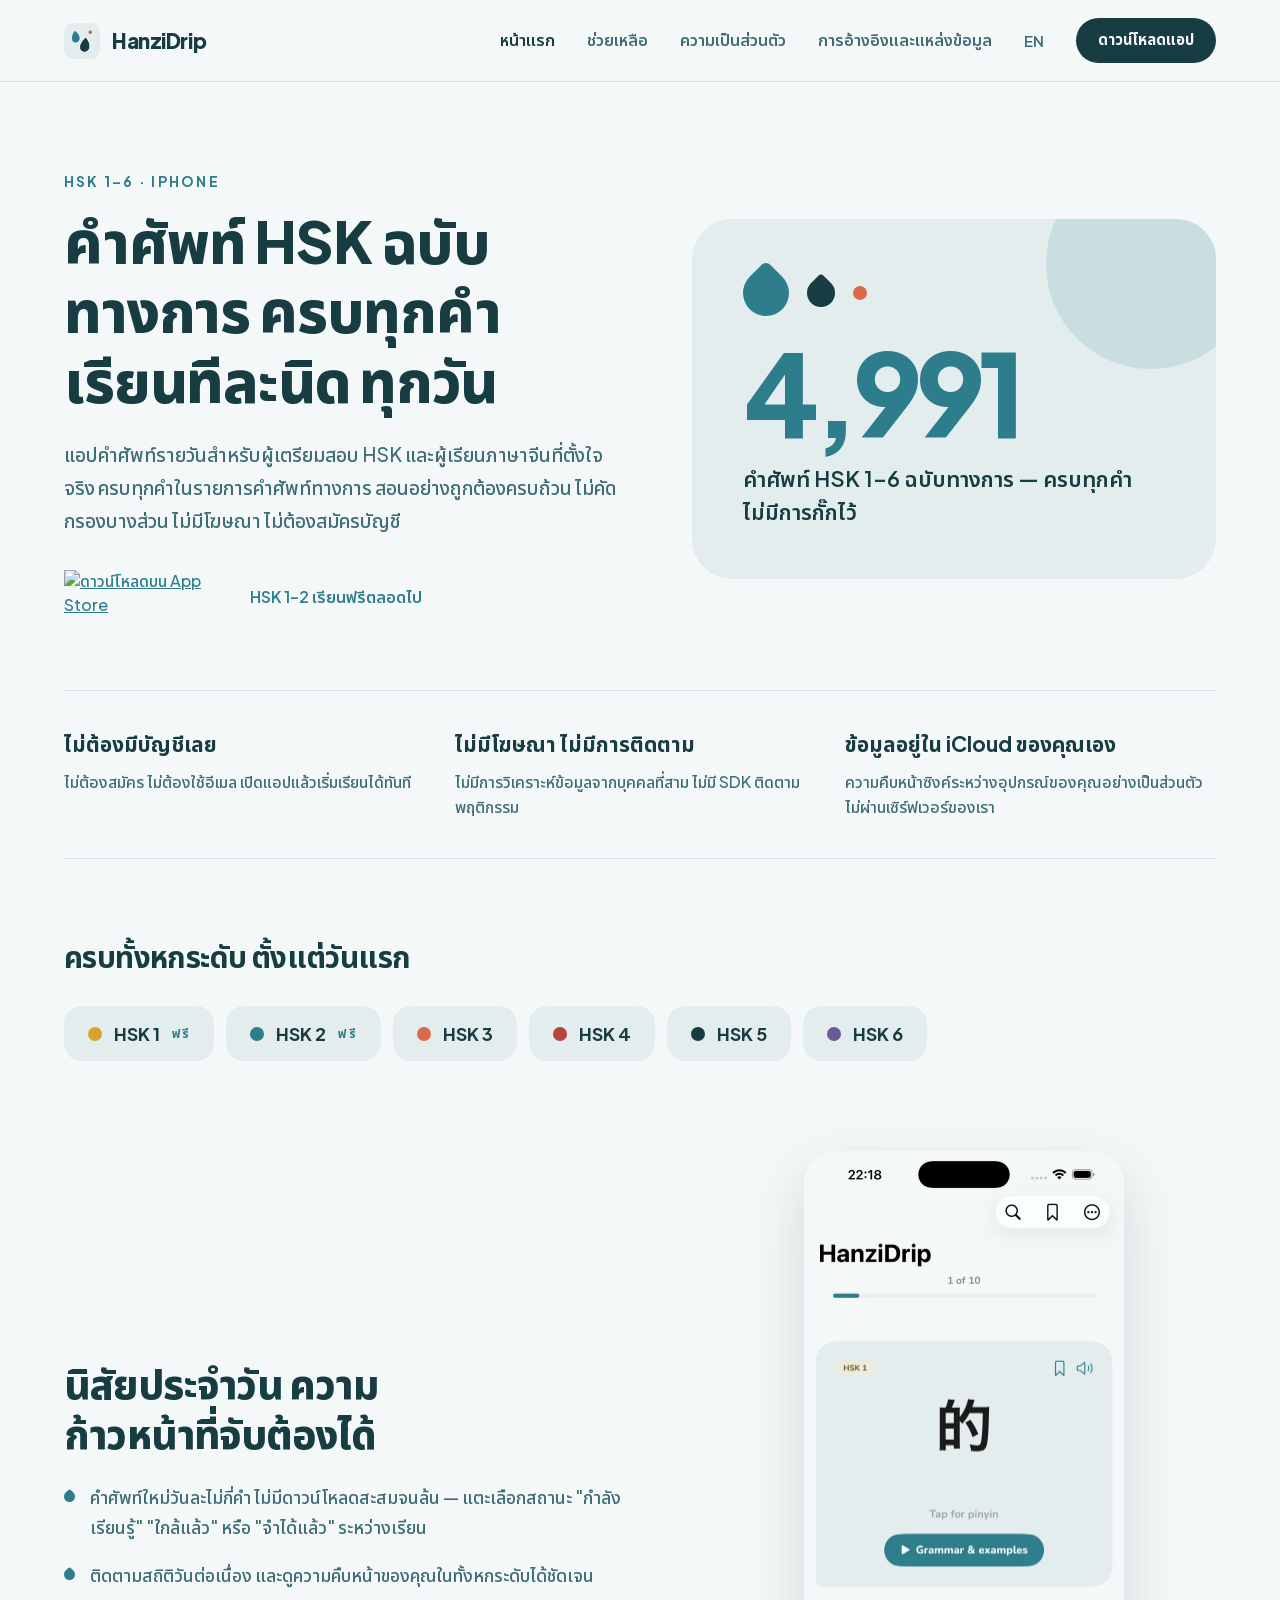
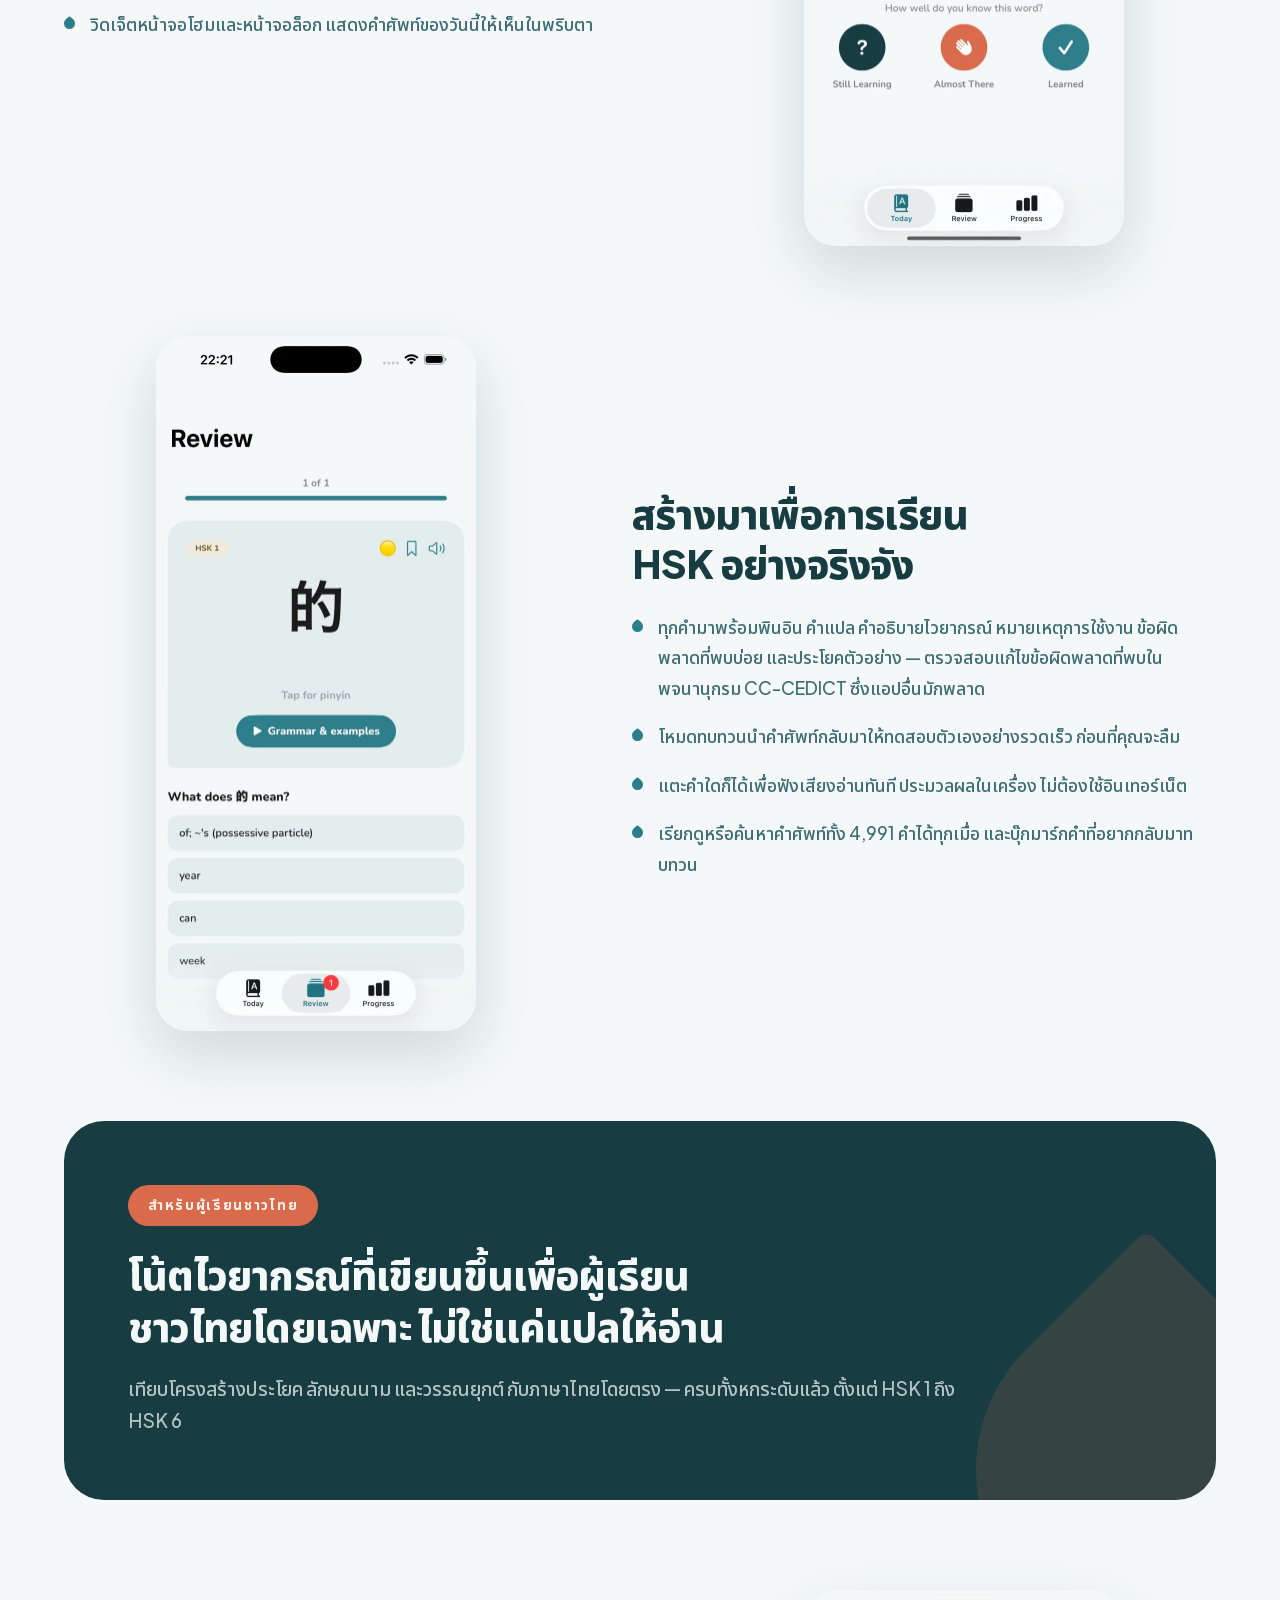
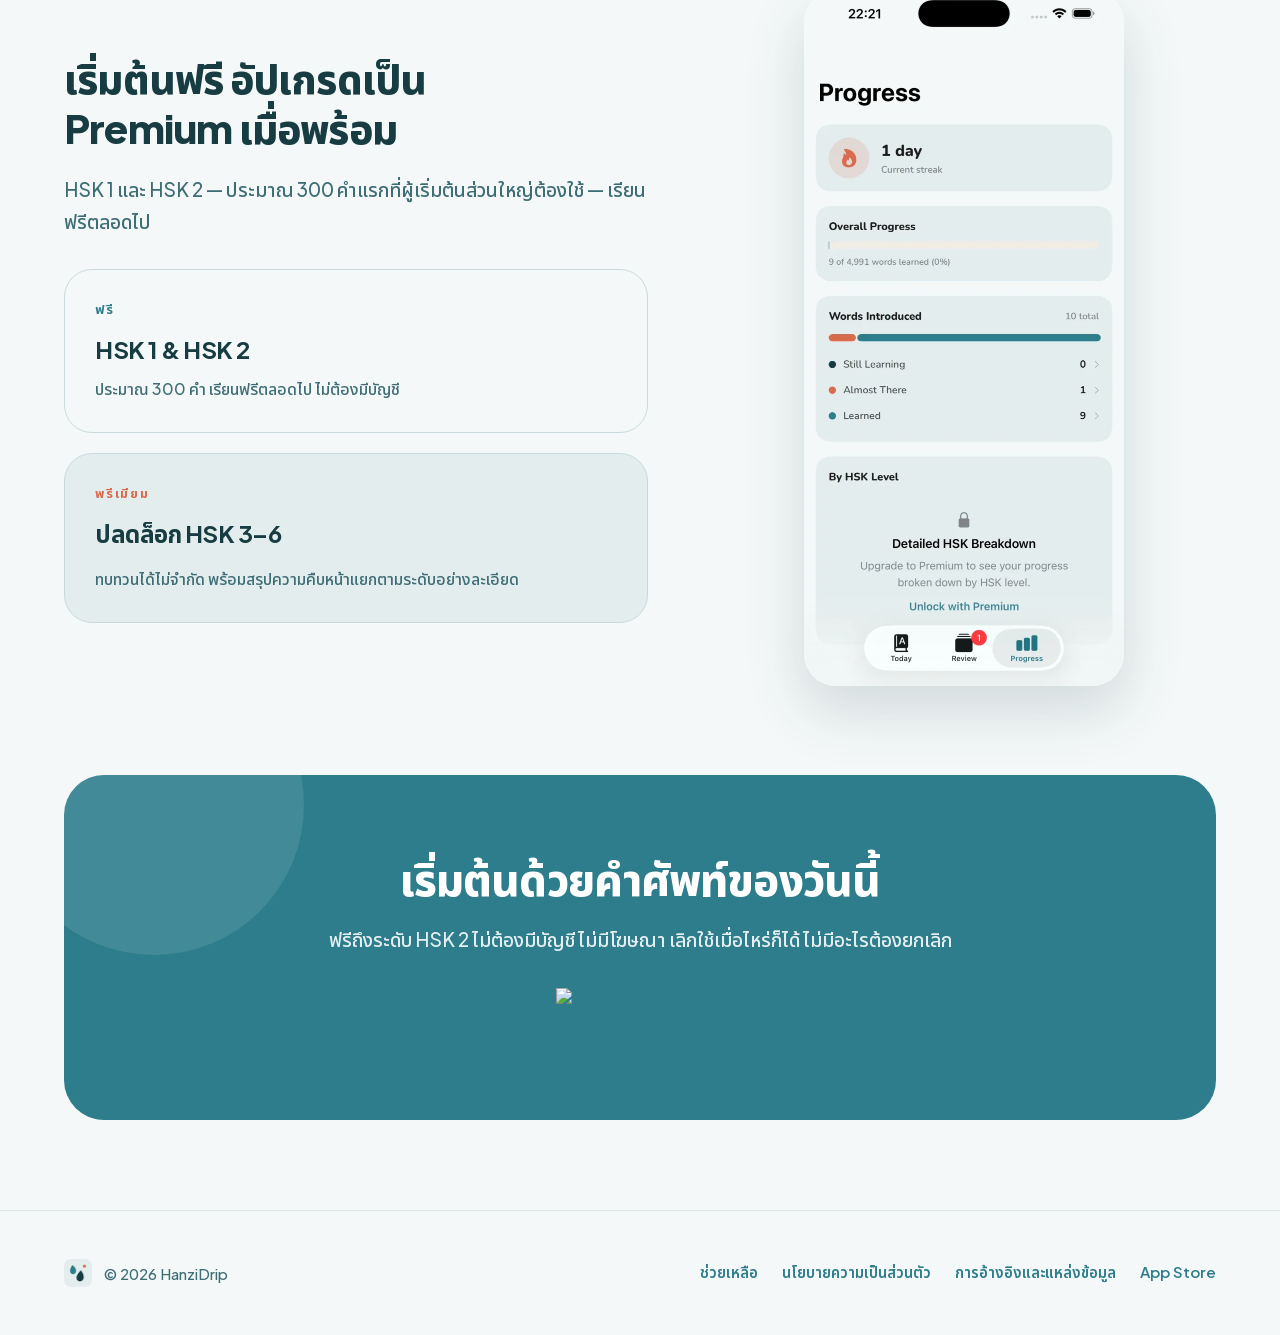
==== th/index.html @ 88e3f092 "Add Acknowledgements page citing HSK data and CC-CEDICT sources New acknowledgements.html lists the " ====
<!doctype html>
<html lang="th">
<head>
<meta charset="utf-8">
<meta name="viewport" content="width=device-width, initial-scale=1">
<title>HanziDrip — คำศัพท์จีน HSK 1-6 พร้อมไวยากรณ์</title>
<meta name="description" content="คำศัพท์ HSK 1-6 ฉบับทางการครบทั้ง 4,991 คำ เรียนทีละน้อยทุกวัน พร้อมโน้ตไวยากรณ์ ตัวอย่างประโยค และคำอธิบายภาษาไทยโดยเฉพาะ ไม่มีโฆษณา ไม่ต้องสมัครสมาชิก HSK 1-2 เรียนฟรีตลอดไป">
<link rel="canonical" href="https://kamonchanoklh.github.io/hanzidrip-pages/th/">
<link rel="alternate" hreflang="en" href="https://kamonchanoklh.github.io/hanzidrip-pages/">
<link rel="alternate" hreflang="th" href="https://kamonchanoklh.github.io/hanzidrip-pages/th/">
<link rel="alternate" hreflang="x-default" href="https://kamonchanoklh.github.io/hanzidrip-pages/">
<link rel="icon" href="../assets/logo-64.png">
<meta property="og:type" content="website">
<meta property="og:site_name" content="HanziDrip">
<meta property="og:url" content="https://kamonchanoklh.github.io/hanzidrip-pages/th/">
<meta property="og:title" content="HanziDrip — คำศัพท์จีน HSK 1-6 พร้อมไวยากรณ์">
<meta property="og:description" content="คำศัพท์ HSK 1-6 ฉบับทางการครบทั้ง 4,991 คำ เรียนทีละน้อยทุกวัน พร้อมโน้ตไวยากรณ์ ตัวอย่างประโยค และคำอธิบายภาษาไทยโดยเฉพาะ ไม่มีโฆษณา ไม่ต้องสมัครสมาชิก HSK 1-2 เรียนฟรีตลอดไป">
<meta property="og:image" content="https://kamonchanoklh.github.io/hanzidrip-pages/assets/og-1200x630.png">
<meta property="og:image:width" content="1200">
<meta property="og:image:height" content="630">
<meta name="twitter:card" content="summary_large_image">
<meta name="twitter:title" content="HanziDrip — คำศัพท์จีน HSK 1-6 พร้อมไวยากรณ์">
<meta name="twitter:description" content="คำศัพท์ HSK 1-6 ฉบับทางการครบทั้ง 4,991 คำ พร้อมโน้ตไวยากรณ์ ตัวอย่างประโยค และคำอธิบายภาษาไทยโดยเฉพาะ">
<meta name="twitter:image" content="https://kamonchanoklh.github.io/hanzidrip-pages/assets/og-1200x630.png">
<link href="../assets/fonts.css" rel="stylesheet">
<style>
  body { margin: 0; background: #F4F8F8; font-family: 'Plus Jakarta Sans', 'Noto Sans Thai', -apple-system, Helvetica, Arial, sans-serif; -webkit-font-smoothing: antialiased; }
  img { max-width: 100%; }
  a { color: #2E7D8C; }
  a:hover { color: #173C42; }
  a:focus-visible, button:focus-visible { outline: 3px solid #D96B4C; outline-offset: 3px; border-radius: 6px; }
  h1, h2 { text-wrap: balance; }
  .hv1:hover{color: #2E7D8C !important}
  .hv2:hover{color: #2E7D8C !important}
  .hv3:hover{color: #2E7D8C !important}
  .hv4:hover{background: #2E7D8C !important}
  .hv5:hover, .hv6:hover{opacity: 0.85}
  .hv7:hover{color: #173C42 !important}
  .hv8:hover{color: #173C42 !important}
  .hv9:hover{color: #173C42 !important}
  .hv10:hover{color: #2E7D8C !important}
</style>
</head>
<body>


<div style="background: #F4F8F8; color: #173C42; overflow-x: hidden">

  <header style="display: flex; align-items: center; justify-content: space-between; gap: 20px; flex-wrap: wrap; padding: 18px clamp(20px, 5vw, 64px); background: rgba(244,248,248,0.92); backdrop-filter: blur(10px); border-bottom: 1px solid #D8E4E5; position: sticky; top: 0; z-index: 20">
    <a href="index.html" style="display: flex; align-items: center; gap: 12px; text-decoration: none">
      <img src="../assets/logo-64.png" alt="HanziDrip" width="36" height="36" style="width: 36px; height: 36px; border-radius: 9px; display: block">
      <span style="font: 800 21px 'Plus Jakarta Sans', 'Noto Sans Thai'; letter-spacing: -0.02em; color: #173C42">HanziDrip</span>
    </a>
    <nav style="display: flex; align-items: center; gap: clamp(16px, 3vw, 32px); flex-wrap: wrap">
      <a href="index.html" style="font: 600 16px 'Plus Jakarta Sans', 'Noto Sans Thai'; color: #173C42; text-decoration: none" class="hv1">หน้าแรก</a>
      <a href="../support.html" style="font: 600 16px 'Plus Jakarta Sans', 'Noto Sans Thai'; color: #3E6D75; text-decoration: none" class="hv2">ช่วยเหลือ</a>
      <a href="../privacy.html" style="font: 600 16px 'Plus Jakarta Sans', 'Noto Sans Thai'; color: #3E6D75; text-decoration: none" class="hv3">ความเป็นส่วนตัว</a>
      <a href="../acknowledgements.html" style="font: 600 16px 'Plus Jakarta Sans', 'Noto Sans Thai'; color: #3E6D75; text-decoration: none" class="hv3">การอ้างอิงและแหล่งข้อมูล</a>
      <a href="../index.html" style="font: 600 15px 'Plus Jakarta Sans', 'Noto Sans Thai'; color: #3E6D75; text-decoration: none" class="hv10" hreflang="en">EN</a>
      <a href="https://apps.apple.com/th/app/hanzidrip/id6803936114" style="padding: 11px 22px; border-radius: 999px; background: #173C42; color: #F4F8F8; font: 700 15px 'Plus Jakarta Sans', 'Noto Sans Thai'; text-decoration: none; white-space: nowrap" class="hv4">ดาวน์โหลดแอป</a>
    </nav>
  </header>

  <section style="padding: clamp(48px, 7vw, 100px) clamp(20px, 5vw, 64px) clamp(40px, 5vw, 72px)">
    <div style="max-width: 1180px; margin: 0 auto; display: flex; flex-wrap: wrap; gap: clamp(36px, 5vw, 72px); align-items: center">
      <div style="flex: 1 1 420px; min-width: 0">
        <div style="font: 700 14px 'Plus Jakarta Sans', 'Noto Sans Thai'; letter-spacing: 0.16em; text-transform: uppercase; color: #2E7D8C">HSK 1–6 · iPhone</div>
        <h1 style="margin: 16px 0 0; font: 800 clamp(34px, 5vw, 58px)/1.2 'Plus Jakarta Sans', 'Noto Sans Thai'; letter-spacing: -0.02em; color: #173C42; text-wrap: balance">คำศัพท์ HSK ฉบับทางการ ครบทุกคำ เรียนทีละนิด ทุกวัน</h1>
        <p style="margin: 24px 0 0; font: 500 clamp(17px, 1.5vw, 20px)/1.7 'Plus Jakarta Sans', 'Noto Sans Thai'; color: #3E6D75; max-width: 34em; text-wrap: pretty">แอปคำศัพท์รายวันสำหรับผู้เตรียมสอบ HSK และผู้เรียนภาษาจีนที่ตั้งใจจริง ครบทุกคำในรายการคำศัพท์ทางการ สอนอย่างถูกต้องครบถ้วน ไม่คัดกรองบางส่วน ไม่มีโฆษณา ไม่ต้องสมัครบัญชี</p>
        <div style="margin-top: 34px; display: flex; flex-wrap: wrap; gap: 18px; align-items: center">
          <a href="https://apps.apple.com/th/app/hanzidrip/id6803936114" style="display: inline-flex; align-items: center" class="hv5"><img src="https://toolbox.marketingtools.apple.com/api/v2/badges/download-on-the-app-store/black/th-th?releaseDate=1788480000" alt="ดาวน์โหลดบน App Store" width="168" height="56" style="width: 168px; height: 56px; display: block"></a>
          <span style="font: 600 16px 'Plus Jakarta Sans', 'Noto Sans Thai'; color: #2E7D8C">HSK 1–2 เรียนฟรีตลอดไป</span>
        </div>
      </div>
      <div style="flex: 1 1 380px; min-width: 0">
        <div style="position: relative; overflow: hidden; background: #E4EDEE; border-radius: 40px; padding: clamp(32px, 4vw, 56px)">
          <div style="position: absolute; top: -60px; right: -40px; width: 210px; height: 210px; background: #2E7D8C; opacity: 0.14; border-radius: 50% 50% 50% 8px; transform: rotate(135deg)"></div>
          <div style="position: relative; display: flex; align-items: center; gap: 18px; margin-bottom: 22px">
            <div style="width: 46px; height: 46px; background: #2E7D8C; border-radius: 50% 50% 50% 6px; transform: rotate(135deg)"></div>
            <div style="width: 28px; height: 28px; background: #173C42; border-radius: 50% 50% 50% 4px; transform: rotate(135deg)"></div>
            <div style="width: 14px; height: 14px; background: #D96B4C; border-radius: 50%"></div>
          </div>
          <div style="position: relative; font: 800 clamp(64px, 9vw, 120px)/0.92 'Plus Jakarta Sans', 'Noto Sans Thai'; letter-spacing: -0.05em; color: #2E7D8C">4,991</div>
          <div style="position: relative; margin-top: 18px; font: 600 clamp(17px, 1.7vw, 22px)/1.5 'Plus Jakarta Sans', 'Noto Sans Thai'; color: #173C42; text-wrap: pretty">คำศัพท์ HSK 1–6 ฉบับทางการ — ครบทุกคำ ไม่มีการกั๊กไว้</div>
        </div>
      </div>
    </div>
  </section>

  <section style="padding: 0 clamp(20px, 5vw, 64px) clamp(48px, 6vw, 80px)">
    <div style="max-width: 1180px; margin: 0 auto; display: flex; flex-wrap: wrap; gap: 20px; border-top: 1px solid #D8E4E5; border-bottom: 1px solid #D8E4E5; padding: clamp(28px, 3vw, 40px) 0">
      <div style="flex: 1 1 260px; min-width: 0">
        <div style="font: 700 clamp(18px, 1.7vw, 21px) 'Plus Jakarta Sans', 'Noto Sans Thai'; color: #173C42">ไม่ต้องมีบัญชีเลย</div>
        <div style="margin-top: 8px; font: 500 16px/1.6 'Plus Jakarta Sans', 'Noto Sans Thai'; color: #3E6D75">ไม่ต้องสมัคร ไม่ต้องใช้อีเมล เปิดแอปแล้วเริ่มเรียนได้ทันที</div>
      </div>
      <div style="flex: 1 1 260px; min-width: 0">
        <div style="font: 700 clamp(18px, 1.7vw, 21px) 'Plus Jakarta Sans', 'Noto Sans Thai'; color: #173C42">ไม่มีโฆษณา ไม่มีการติดตาม</div>
        <div style="margin-top: 8px; font: 500 16px/1.6 'Plus Jakarta Sans', 'Noto Sans Thai'; color: #3E6D75">ไม่มีการวิเคราะห์ข้อมูลจากบุคคลที่สาม ไม่มี SDK ติดตามพฤติกรรม</div>
      </div>
      <div style="flex: 1 1 260px; min-width: 0">
        <div style="font: 700 clamp(18px, 1.7vw, 21px) 'Plus Jakarta Sans', 'Noto Sans Thai'; color: #173C42">ข้อมูลอยู่ใน iCloud ของคุณเอง</div>
        <div style="margin-top: 8px; font: 500 16px/1.6 'Plus Jakarta Sans', 'Noto Sans Thai'; color: #3E6D75">ความคืบหน้าซิงค์ระหว่างอุปกรณ์ของคุณอย่างเป็นส่วนตัว ไม่ผ่านเซิร์ฟเวอร์ของเรา</div>
      </div>
    </div>
  </section>


  <section style="padding: 0 clamp(20px, 5vw, 64px) clamp(56px, 7vw, 96px)">
    <div style="max-width: 1180px; margin: 0 auto">
      <div style="font: 700 clamp(22px, 2.4vw, 30px) 'Plus Jakarta Sans', 'Noto Sans Thai'; letter-spacing: -0.02em; color: #173C42">ครบทั้งหกระดับ ตั้งแต่วันแรก</div>
      <div style="margin-top: 24px; display: flex; flex-wrap: wrap; gap: 12px">
        <div style="display: flex; align-items: center; gap: 12px; padding: 16px 24px; border-radius: 18px; background: #E4EDEE; font: 700 18px 'Plus Jakarta Sans', 'Noto Sans Thai'; color: #173C42">
          <span style="width: 14px; height: 14px; border-radius: 50%; background: #D9A32E"></span>HSK 1
          <span style="font: 700 12px 'Plus Jakarta Sans', 'Noto Sans Thai'; letter-spacing: 0.1em; text-transform: uppercase; color: #2E7D8C">ฟรี</span>
        </div>
        <div style="display: flex; align-items: center; gap: 12px; padding: 16px 24px; border-radius: 18px; background: #E4EDEE; font: 700 18px 'Plus Jakarta Sans', 'Noto Sans Thai'; color: #173C42">
          <span style="width: 14px; height: 14px; border-radius: 50%; background: #2E7D8C"></span>HSK 2
          <span style="font: 700 12px 'Plus Jakarta Sans', 'Noto Sans Thai'; letter-spacing: 0.1em; text-transform: uppercase; color: #2E7D8C">ฟรี</span>
        </div>
        <div style="display: flex; align-items: center; gap: 12px; padding: 16px 24px; border-radius: 18px; background: #E4EDEE; font: 700 18px 'Plus Jakarta Sans', 'Noto Sans Thai'; color: #173C42">
          <span style="width: 14px; height: 14px; border-radius: 50%; background: #D96B4C"></span>HSK 3
        </div>
        <div style="display: flex; align-items: center; gap: 12px; padding: 16px 24px; border-radius: 18px; background: #E4EDEE; font: 700 18px 'Plus Jakarta Sans', 'Noto Sans Thai'; color: #173C42">
          <span style="width: 14px; height: 14px; border-radius: 50%; background: #B5453A"></span>HSK 4
        </div>
        <div style="display: flex; align-items: center; gap: 12px; padding: 16px 24px; border-radius: 18px; background: #E4EDEE; font: 700 18px 'Plus Jakarta Sans', 'Noto Sans Thai'; color: #173C42">
          <span style="width: 14px; height: 14px; border-radius: 50%; background: #173C42"></span>HSK 5
        </div>
        <div style="display: flex; align-items: center; gap: 12px; padding: 16px 24px; border-radius: 18px; background: #E4EDEE; font: 700 18px 'Plus Jakarta Sans', 'Noto Sans Thai'; color: #173C42">
          <span style="width: 14px; height: 14px; border-radius: 50%; background: #6B5B95"></span>HSK 6
        </div>
      </div>
    </div>
  </section>

  <section style="padding: 0 clamp(20px, 5vw, 64px) clamp(56px, 7vw, 96px)">
    <div style="max-width: 1180px; margin: 0 auto; display: flex; flex-wrap: wrap; gap: clamp(32px, 5vw, 72px); align-items: center">
      <div style="flex: 1 1 380px; min-width: 0">
        <h2 style="margin: 0; font: 800 clamp(26px, 3.2vw, 40px)/1.25 'Plus Jakarta Sans', 'Noto Sans Thai'; letter-spacing: -0.02em; color: #173C42; text-wrap: balance">นิสัยประจำวัน ความก้าวหน้าที่จับต้องได้</h2>
        <ul style="margin: 24px 0 0; padding: 0; list-style: none; display: flex; flex-direction: column; gap: 18px">
          <li style="font: 500 clamp(16px, 1.4vw, 18px)/1.7 'Plus Jakarta Sans', 'Noto Sans Thai'; color: #3E6D75; padding-left: 26px; position: relative; text-wrap: pretty"><span style="position: absolute; left: 0; top: 9px; width: 11px; height: 11px; background: #2E7D8C; border-radius: 50% 50% 50% 2px; transform: rotate(135deg)"></span>คำศัพท์ใหม่วันละไม่กี่คำ ไม่มีดาวน์โหลดสะสมจนล้น — แตะเลือกสถานะ "กำลังเรียนรู้" "ใกล้แล้ว" หรือ "จำได้แล้ว" ระหว่างเรียน</li>
          <li style="font: 500 clamp(16px, 1.4vw, 18px)/1.7 'Plus Jakarta Sans', 'Noto Sans Thai'; color: #3E6D75; padding-left: 26px; position: relative; text-wrap: pretty"><span style="position: absolute; left: 0; top: 9px; width: 11px; height: 11px; background: #2E7D8C; border-radius: 50% 50% 50% 2px; transform: rotate(135deg)"></span>ติดตามสถิติวันต่อเนื่อง และดูความคืบหน้าของคุณในทั้งหกระดับได้ชัดเจน</li>
          <li style="font: 500 clamp(16px, 1.4vw, 18px)/1.7 'Plus Jakarta Sans', 'Noto Sans Thai'; color: #3E6D75; padding-left: 26px; position: relative; text-wrap: pretty"><span style="position: absolute; left: 0; top: 9px; width: 11px; height: 11px; background: #2E7D8C; border-radius: 50% 50% 50% 2px; transform: rotate(135deg)"></span>วิดเจ็ตหน้าจอโฮมและหน้าจอล็อก แสดงคำศัพท์ของวันนี้ให้เห็นในพริบตา</li>
        </ul>
      </div>
      <div style="flex: 1 1 300px; min-width: 0; display: flex; justify-content: center; gap: 20px">
        <picture>
          <source type="image/webp" srcset="../screenshots/01_today-640.webp 640w, ../screenshots/01_today-960.webp 960w" sizes="320px">
          <img src="../screenshots/01_today-960.png" srcset="../screenshots/01_today-640.png 640w, ../screenshots/01_today-960.png 960w" sizes="320px" alt="หน้าจอ Today ของ HanziDrip แสดงการ์ดคำศัพท์ HSK 1 พร้อมพินอินและปุ่มสถานะ กำลังเรียนรู้ / ใกล้แล้ว / จำได้แล้ว" loading="lazy" style="width: 100%; max-width: 320px; height: auto; display: block; border-radius: 32px; box-shadow: 0 24px 60px rgba(23,60,66,0.16)">
        </picture>
      </div>
    </div>
  </section>

  <section style="padding: 0 clamp(20px, 5vw, 64px) clamp(56px, 7vw, 96px)">
    <div style="max-width: 1180px; margin: 0 auto; display: flex; flex-wrap: wrap-reverse; gap: clamp(32px, 5vw, 72px); align-items: center">
      <div style="flex: 1 1 300px; min-width: 0; display: flex; justify-content: center">
        <picture>
          <source type="image/webp" srcset="../screenshots/02_review-640.webp 640w, ../screenshots/02_review-960.webp 960w" sizes="320px">
          <img src="../screenshots/02_review-960.png" srcset="../screenshots/02_review-640.png 640w, ../screenshots/02_review-960.png 960w" sizes="320px" alt="หน้าจอ Review ของ HanziDrip พร้อมแบบทดสอบตัวเลือกถามความหมายของคำศัพท์" loading="lazy" style="width: 100%; max-width: 320px; height: auto; display: block; border-radius: 32px; box-shadow: 0 24px 60px rgba(23,60,66,0.16)">
        </picture>
      </div>
      <div style="flex: 1 1 380px; min-width: 0">
        <h2 style="margin: 0; font: 800 clamp(26px, 3.2vw, 40px)/1.25 'Plus Jakarta Sans', 'Noto Sans Thai'; letter-spacing: -0.02em; color: #173C42; text-wrap: balance">สร้างมาเพื่อการเรียน HSK อย่างจริงจัง</h2>
        <ul style="margin: 24px 0 0; padding: 0; list-style: none; display: flex; flex-direction: column; gap: 18px">
          <li style="font: 500 clamp(16px, 1.4vw, 18px)/1.7 'Plus Jakarta Sans', 'Noto Sans Thai'; color: #3E6D75; padding-left: 26px; position: relative; text-wrap: pretty"><span style="position: absolute; left: 0; top: 9px; width: 11px; height: 11px; background: #2E7D8C; border-radius: 50% 50% 50% 2px; transform: rotate(135deg)"></span>ทุกคำมาพร้อมพินอิน คำแปล คำอธิบายไวยากรณ์ หมายเหตุการใช้งาน ข้อผิดพลาดที่พบบ่อย และประโยคตัวอย่าง — ตรวจสอบแก้ไขข้อผิดพลาดที่พบในพจนานุกรม CC-CEDICT ซึ่งแอปอื่นมักพลาด</li>
          <li style="font: 500 clamp(16px, 1.4vw, 18px)/1.7 'Plus Jakarta Sans', 'Noto Sans Thai'; color: #3E6D75; padding-left: 26px; position: relative; text-wrap: pretty"><span style="position: absolute; left: 0; top: 9px; width: 11px; height: 11px; background: #2E7D8C; border-radius: 50% 50% 50% 2px; transform: rotate(135deg)"></span>โหมดทบทวนนำคำศัพท์กลับมาให้ทดสอบตัวเองอย่างรวดเร็ว ก่อนที่คุณจะลืม</li>
          <li style="font: 500 clamp(16px, 1.4vw, 18px)/1.7 'Plus Jakarta Sans', 'Noto Sans Thai'; color: #3E6D75; padding-left: 26px; position: relative; text-wrap: pretty"><span style="position: absolute; left: 0; top: 9px; width: 11px; height: 11px; background: #2E7D8C; border-radius: 50% 50% 50% 2px; transform: rotate(135deg)"></span>แตะคำใดก็ได้เพื่อฟังเสียงอ่านทันที ประมวลผลในเครื่อง ไม่ต้องใช้อินเทอร์เน็ต</li>
          <li style="font: 500 clamp(16px, 1.4vw, 18px)/1.7 'Plus Jakarta Sans', 'Noto Sans Thai'; color: #3E6D75; padding-left: 26px; position: relative; text-wrap: pretty"><span style="position: absolute; left: 0; top: 9px; width: 11px; height: 11px; background: #2E7D8C; border-radius: 50% 50% 50% 2px; transform: rotate(135deg)"></span>เรียกดูหรือค้นหาคำศัพท์ทั้ง 4,991 คำได้ทุกเมื่อ และบุ๊กมาร์กคำที่อยากกลับมาทบทวน</li>
        </ul>
      </div>
    </div>
  </section>


  <section style="padding: 0 clamp(20px, 5vw, 64px) clamp(56px, 7vw, 96px)">
    <div style="max-width: 1180px; margin: 0 auto; background: #173C42; border-radius: 40px; padding: clamp(36px, 5vw, 72px); position: relative; overflow: hidden">
      <div style="position: absolute; bottom: -140px; right: -100px; width: 340px; height: 340px; background: #D96B4C; opacity: 0.16; border-radius: 50% 50% 50% 12px; transform: rotate(135deg)"></div>
      <div style="position: relative; display: inline-block; padding: 10px 20px; border-radius: 999px; background: #D96B4C; color: #FFF3EE; font: 700 14px 'Plus Jakarta Sans', 'Noto Sans Thai'; letter-spacing: 0.12em; text-transform: uppercase">สำหรับผู้เรียนชาวไทย</div>
      <h2 style="position: relative; margin: 22px 0 0; font: 800 clamp(26px, 3.2vw, 40px)/1.3 'Plus Jakarta Sans', 'Noto Sans Thai'; letter-spacing: -0.02em; color: #F4F8F8; max-width: 22em; text-wrap: balance">โน้ตไวยากรณ์ที่เขียนขึ้นเพื่อผู้เรียนชาวไทยโดยเฉพาะ ไม่ใช่แค่แปลให้อ่าน</h2>
      <p style="position: relative; margin: 20px 0 0; font: 500 clamp(16px, 1.5vw, 19px)/1.7 'Plus Jakarta Sans', 'Noto Sans Thai'; color: rgba(244,248,248,0.72); max-width: 46em; text-wrap: pretty">เทียบโครงสร้างประโยค ลักษณนาม และวรรณยุกต์ กับภาษาไทยโดยตรง — ครบทั้งหกระดับแล้ว ตั้งแต่ HSK 1 ถึง HSK 6</p>
    </div>
  </section>

  <section style="padding: 0 clamp(20px, 5vw, 64px) clamp(56px, 7vw, 96px)">
    <div style="max-width: 1180px; margin: 0 auto; display: flex; flex-wrap: wrap; gap: clamp(32px, 5vw, 72px); align-items: center">
      <div style="flex: 1 1 380px; min-width: 0">
        <h2 style="margin: 0; font: 800 clamp(26px, 3.2vw, 40px)/1.25 'Plus Jakarta Sans', 'Noto Sans Thai'; letter-spacing: -0.02em; color: #173C42; text-wrap: balance">เริ่มต้นฟรี อัปเกรดเป็น Premium เมื่อพร้อม</h2>
        <p style="margin: 20px 0 0; font: 500 clamp(16px, 1.5vw, 19px)/1.7 'Plus Jakarta Sans', 'Noto Sans Thai'; color: #3E6D75; max-width: 34em; text-wrap: pretty">HSK 1 และ HSK 2 — ประมาณ 300 คำแรกที่ผู้เริ่มต้นส่วนใหญ่ต้องใช้ — เรียนฟรีตลอดไป</p>
        <div style="margin-top: 32px; display: flex; flex-wrap: wrap; gap: 20px">
          <div style="flex: 1 1 240px; min-width: 0; background: #F4F8F8; border: 1px solid #C9DADC; border-radius: 28px; padding: 30px">
            <div style="font: 700 13px 'Plus Jakarta Sans', 'Noto Sans Thai'; letter-spacing: 0.14em; text-transform: uppercase; color: #2E7D8C">ฟรี</div>
            <div style="margin-top: 14px; font: 700 24px 'Plus Jakarta Sans', 'Noto Sans Thai'; letter-spacing: -0.02em; color: #173C42">HSK 1 &amp; HSK 2</div>
            <div style="margin-top: 12px; font: 500 16px/1.6 'Plus Jakarta Sans', 'Noto Sans Thai'; color: #3E6D75">ประมาณ 300 คำ เรียนฟรีตลอดไป ไม่ต้องมีบัญชี</div>
          </div>
          <div style="flex: 1 1 240px; min-width: 0; background: #E4EDEE; border: 1px solid #C9DADC; border-radius: 28px; padding: 30px">
            <div style="font: 700 13px 'Plus Jakarta Sans', 'Noto Sans Thai'; letter-spacing: 0.14em; text-transform: uppercase; color: #D96B4C">พรีเมียม</div>
            <div style="margin-top: 14px; font: 700 24px 'Plus Jakarta Sans', 'Noto Sans Thai'; letter-spacing: -0.02em; color: #173C42">ปลดล็อก HSK 3–6</div>
            <div style="margin-top: 12px; font: 500 16px/1.6 'Plus Jakarta Sans', 'Noto Sans Thai'; color: #3E6D75">ทบทวนได้ไม่จำกัด พร้อมสรุปความคืบหน้าแยกตามระดับอย่างละเอียด</div>
          </div>
        </div>
      </div>
      <div style="flex: 1 1 300px; min-width: 0; display: flex; justify-content: center">
        <picture>
          <source type="image/webp" srcset="../screenshots/04_progress-640.webp 640w, ../screenshots/04_progress-960.webp 960w" sizes="320px">
          <img src="../screenshots/04_progress-960.png" srcset="../screenshots/04_progress-640.png 640w, ../screenshots/04_progress-960.png 960w" sizes="320px" alt="หน้าจอ Progress ของ HanziDrip แสดงสถิติวันต่อเนื่อง ความคืบหน้ารวมจากทั้งหมด 4,991 คำ และสรุปคำศัพท์ที่เรียนไปแล้ว" loading="lazy" style="width: 100%; max-width: 320px; height: auto; display: block; border-radius: 32px; box-shadow: 0 24px 60px rgba(23,60,66,0.16)">
        </picture>
      </div>
    </div>
  </section>

  <section style="padding: 0 clamp(20px, 5vw, 64px) clamp(56px, 7vw, 96px)">
    <div style="max-width: 1180px; margin: 0 auto; background: #2E7D8C; border-radius: 40px; padding: clamp(40px, 6vw, 84px); text-align: center; position: relative; overflow: hidden">
      <div style="position: absolute; top: -120px; left: -60px; width: 300px; height: 300px; background: #F4F8F8; opacity: 0.1; border-radius: 50% 50% 50% 10px; transform: rotate(135deg)"></div>
      <h2 style="position: relative; margin: 0 auto; font: 800 clamp(26px, 3.4vw, 44px)/1.25 'Plus Jakarta Sans', 'Noto Sans Thai'; letter-spacing: -0.02em; color: #FFFFFF; max-width: 20em; text-wrap: balance">เริ่มต้นด้วยคำศัพท์ของวันนี้</h2>
      <p style="position: relative; margin: 18px auto 0; font: 500 clamp(16px, 1.5vw, 19px)/1.65 'Plus Jakarta Sans', 'Noto Sans Thai'; color: rgba(255,255,255,0.88); max-width: 34em">ฟรีถึงระดับ HSK 2 ไม่ต้องมีบัญชี ไม่มีโฆษณา เลิกใช้เมื่อไหร่ก็ได้ ไม่มีอะไรต้องยกเลิก</p>
      <a href="https://apps.apple.com/th/app/hanzidrip/id6803936114" style="position: relative; display: inline-flex; align-items: center; margin-top: 32px" class="hv6"><img src="https://toolbox.marketingtools.apple.com/api/v2/badges/download-on-the-app-store/white/th-th?releaseDate=1788480000" alt="ดาวน์โหลดบน App Store" width="168" height="56" style="width: 168px; height: 56px; display: block"></a>
    </div>
  </section>

  <footer style="border-top: 1px solid #D8E4E5; padding: clamp(32px, 4vw, 48px) clamp(20px, 5vw, 64px)">
    <div style="max-width: 1180px; margin: 0 auto; display: flex; flex-wrap: wrap; gap: 20px; align-items: center; justify-content: space-between">
      <div style="display: flex; align-items: center; gap: 12px">
        <img src="../assets/logo-64.png" alt="" width="28" height="28" style="width: 28px; height: 28px; border-radius: 7px; display: block">
        <span style="font: 500 15px 'Plus Jakarta Sans', 'Noto Sans Thai'; color: #3E6D75">© 2026 HanziDrip</span>
      </div>
      <div style="display: flex; flex-wrap: wrap; gap: 24px">
        <a href="../support.html" style="font: 600 15px 'Plus Jakarta Sans', 'Noto Sans Thai'; color: #2E7D8C; text-decoration: none" class="hv7">ช่วยเหลือ</a>
        <a href="../privacy.html" style="font: 600 15px 'Plus Jakarta Sans', 'Noto Sans Thai'; color: #2E7D8C; text-decoration: none" class="hv8">นโยบายความเป็นส่วนตัว</a>
        <a href="../acknowledgements.html" style="font: 600 15px 'Plus Jakarta Sans', 'Noto Sans Thai'; color: #2E7D8C; text-decoration: none" class="hv8">การอ้างอิงและแหล่งข้อมูล</a>
        <a href="https://apps.apple.com/th/app/hanzidrip/id6803936114" style="font: 600 15px 'Plus Jakarta Sans', 'Noto Sans Thai'; color: #2E7D8C; text-decoration: none" class="hv9">App Store</a>
      </div>
    </div>
  </footer>

</div>


</body>
</html>
---- assets/fonts.css ----
/* Plus Jakarta Sans, self-hosted (weights 500–800 via one variable file). Latin + basic Latin-ext coverage, matching what fonts.googleapis.com served this site before. */
@font-face {
  font-family: 'Plus Jakarta Sans';
  font-style: normal;
  font-weight: 500 800;
  font-display: swap;
  src: url('fonts/PlusJakartaSans-variable.woff2') format('woff2');
}

/* Noto Sans Thai, self-hosted (weights 500-800 via one variable file, Thai-script subset only). Plus Jakarta Sans has no Thai glyphs, so pages with Thai text list this as the fallback for the Thai Unicode range while Latin/numbers still render in Plus Jakarta Sans. */
@font-face {
  font-family: 'Noto Sans Thai';
  font-style: normal;
  font-weight: 500 800;
  font-display: swap;
  src: url('fonts/NotoSansThai-variable.woff2') format('woff2');
  unicode-range: U+02D7, U+0303, U+0331, U+0E01-0E5B, U+200C-200D, U+25CC;
}
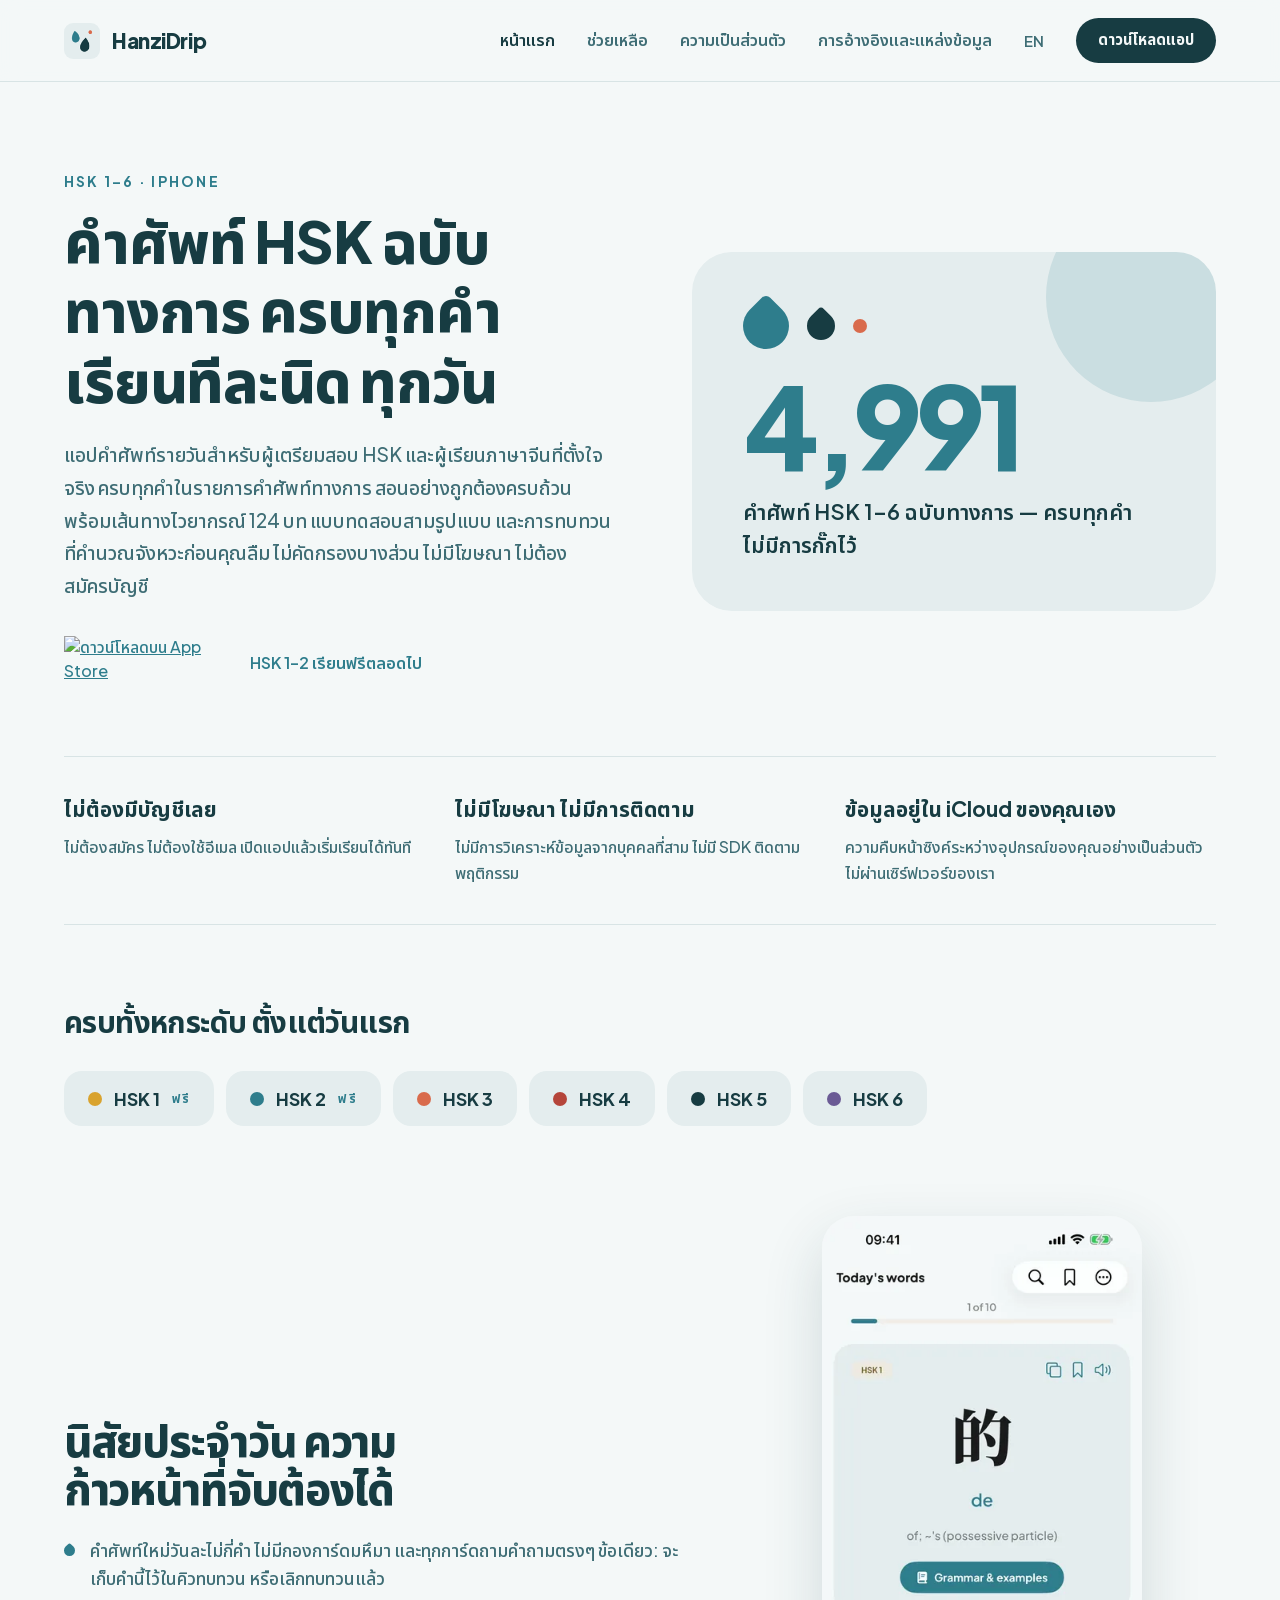
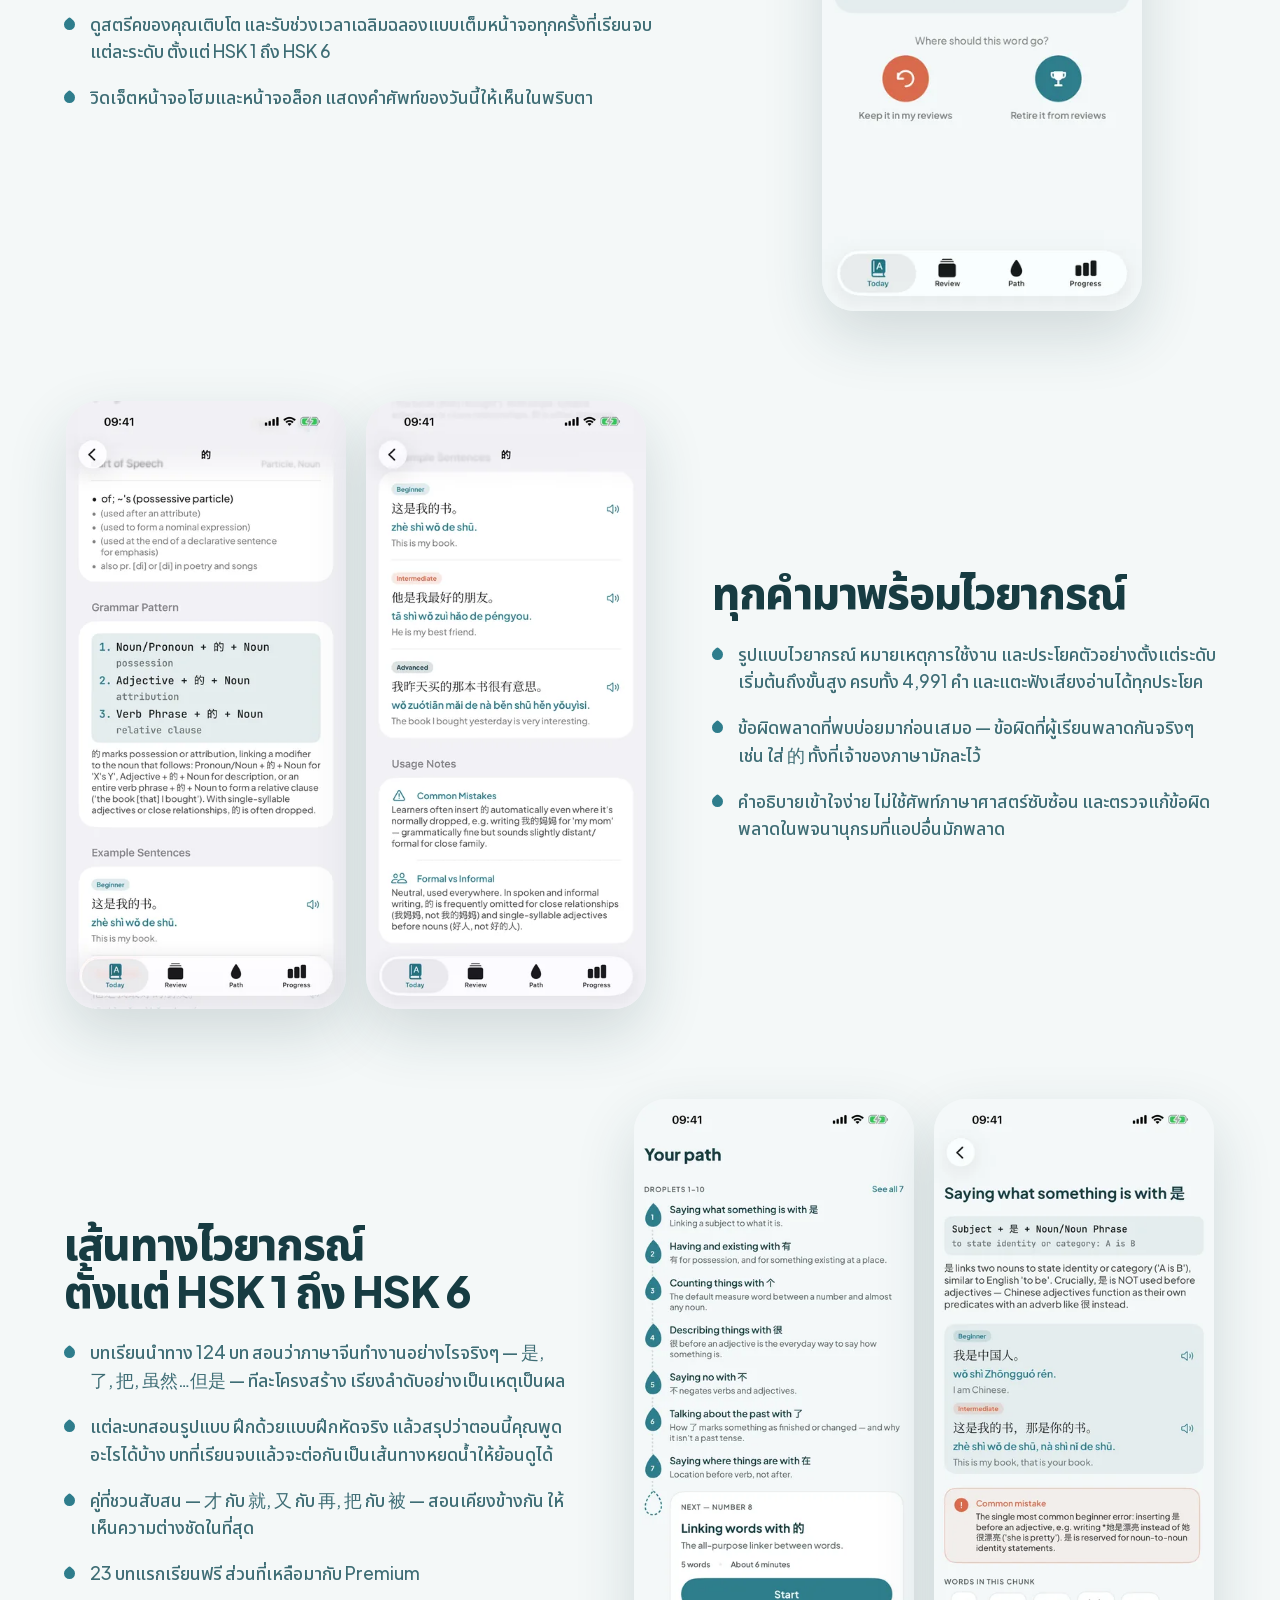
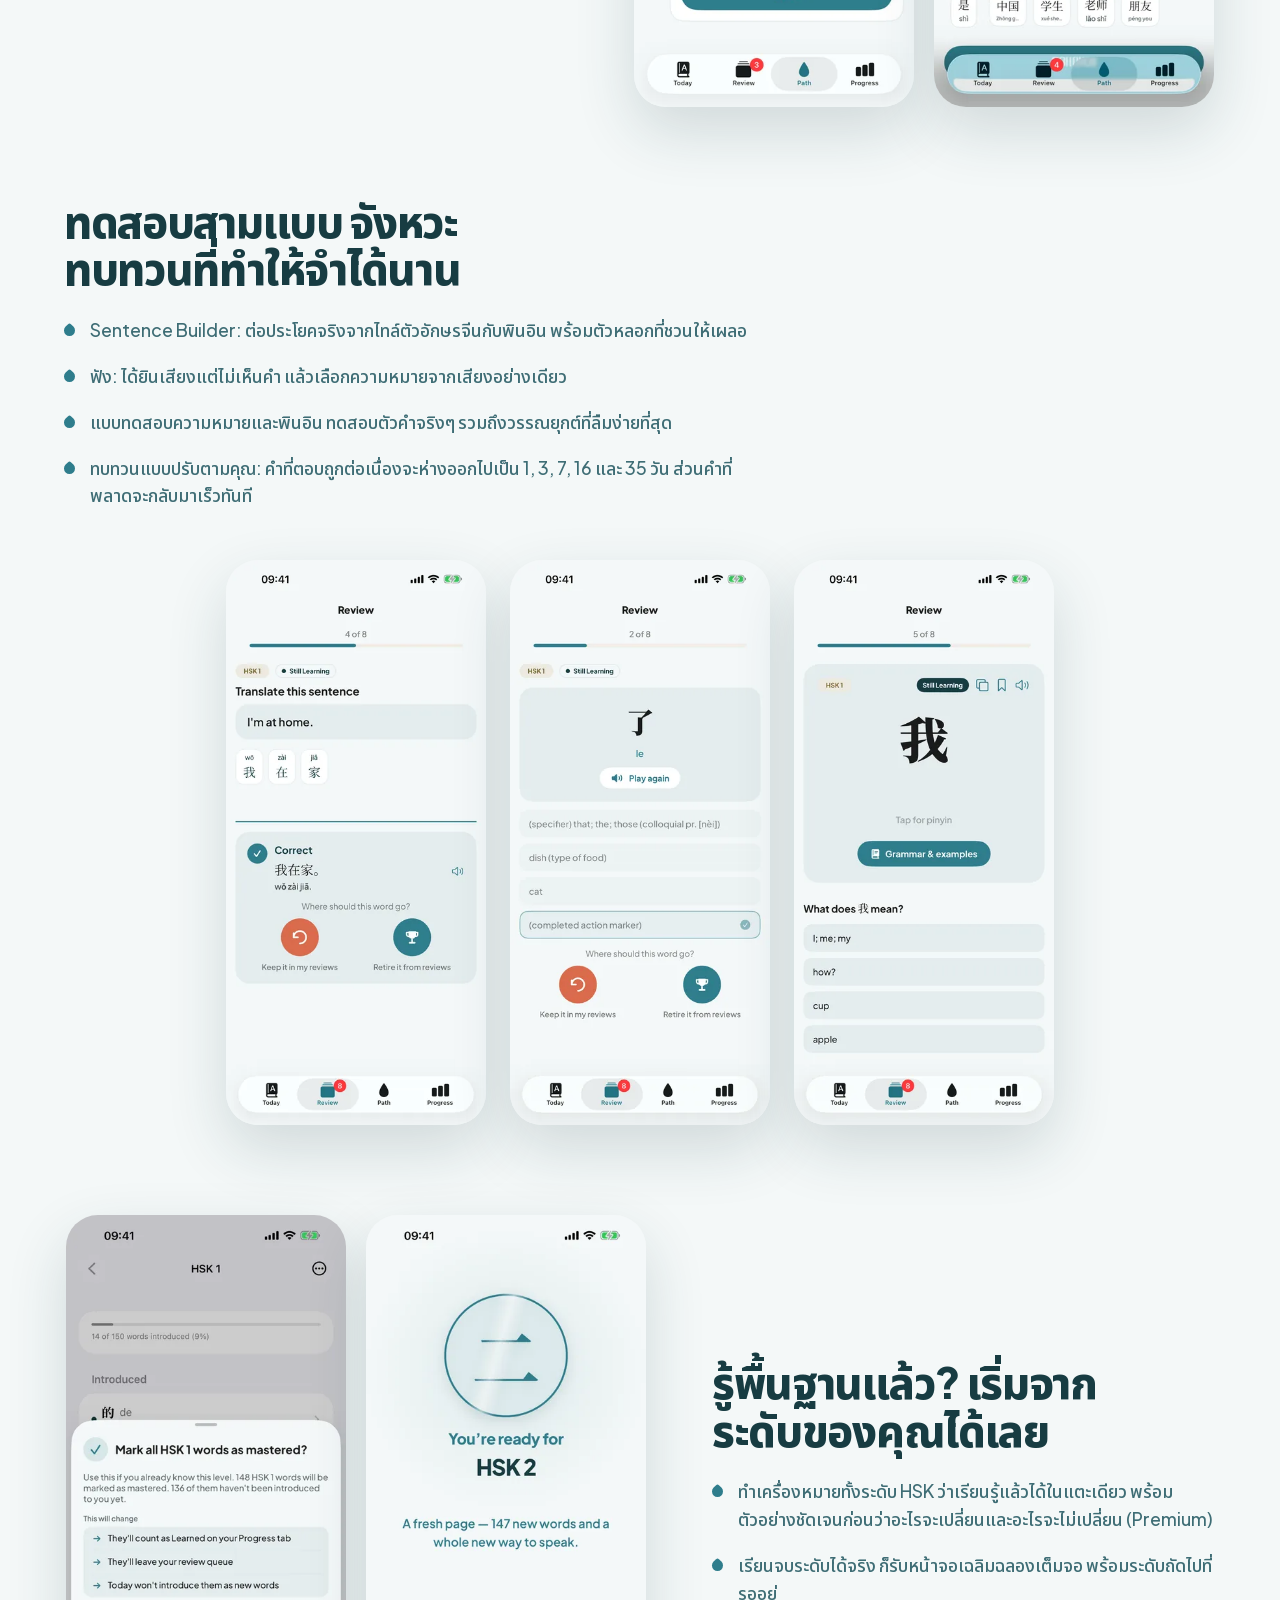
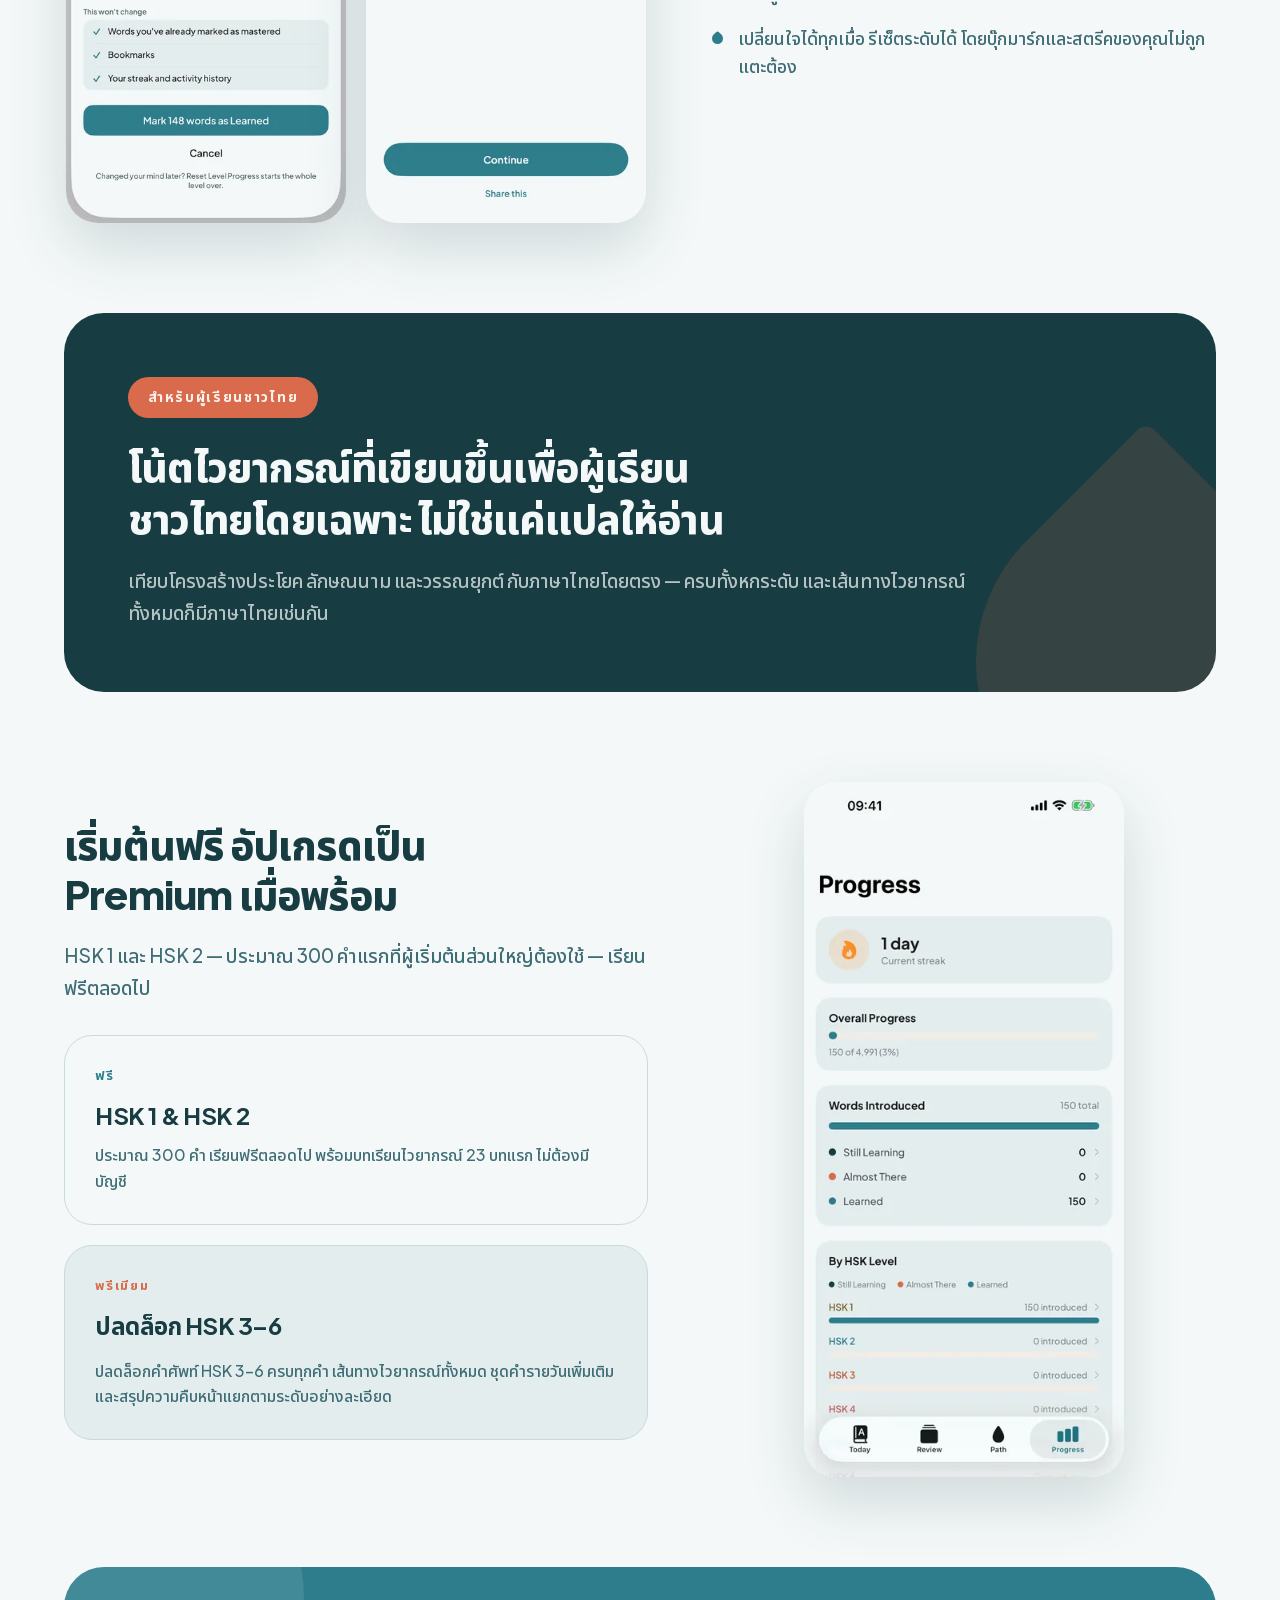
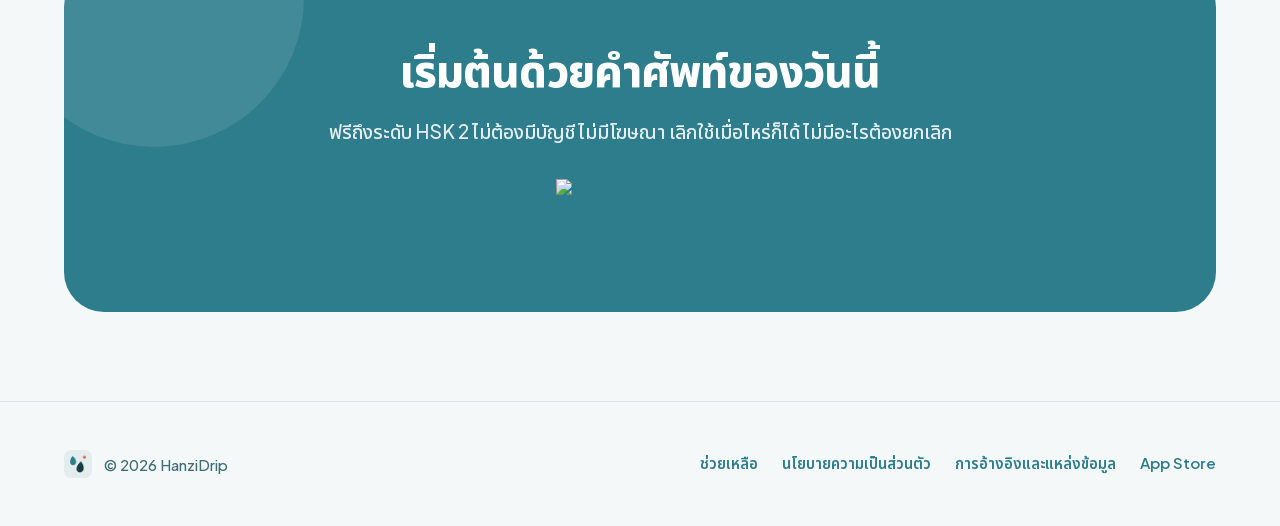
==== commit 3d67729e: "Refresh homepage (EN + TH) for v1.4: new screenshots, grammar path, graduation Update copy and meta " ====
--- a/th/index.html
+++ b/th/index.html
@@ -4,7 +4,7 @@
 <meta charset="utf-8">
 <meta name="viewport" content="width=device-width, initial-scale=1">
 <title>HanziDrip — คำศัพท์จีน HSK 1-6 พร้อมไวยากรณ์</title>
-<meta name="description" content="คำศัพท์ HSK 1-6 ฉบับทางการครบทั้ง 4,991 คำ เรียนทีละน้อยทุกวัน พร้อมโน้ตไวยากรณ์ ตัวอย่างประโยค และคำอธิบายภาษาไทยโดยเฉพาะ ไม่มีโฆษณา ไม่ต้องสมัครสมาชิก HSK 1-2 เรียนฟรีตลอดไป">
+<meta name="description" content="คำศัพท์ HSK 1-6 ฉบับทางการครบทั้ง 4,991 คำ พร้อมโน้ตไวยากรณ์ ตัวอย่างประโยค เส้นทางไวยากรณ์ 124 บท และการทบทวนแบบเว้นระยะ พร้อมคำอธิบายภาษาไทยโดยเฉพาะ ไม่มีโฆษณา ไม่ต้องสมัครสมาชิก HSK 1-2 เรียนฟรีตลอดไป">
 <link rel="canonical" href="https://kamonchanoklh.github.io/hanzidrip-pages/th/">
 <link rel="alternate" hreflang="en" href="https://kamonchanoklh.github.io/hanzidrip-pages/">
 <link rel="alternate" hreflang="th" href="https://kamonchanoklh.github.io/hanzidrip-pages/th/">
@@ -14,13 +14,13 @@
 <meta property="og:site_name" content="HanziDrip">
 <meta property="og:url" content="https://kamonchanoklh.github.io/hanzidrip-pages/th/">
 <meta property="og:title" content="HanziDrip — คำศัพท์จีน HSK 1-6 พร้อมไวยากรณ์">
-<meta property="og:description" content="คำศัพท์ HSK 1-6 ฉบับทางการครบทั้ง 4,991 คำ เรียนทีละน้อยทุกวัน พร้อมโน้ตไวยากรณ์ ตัวอย่างประโยค และคำอธิบายภาษาไทยโดยเฉพาะ ไม่มีโฆษณา ไม่ต้องสมัครสมาชิก HSK 1-2 เรียนฟรีตลอดไป">
+<meta property="og:description" content="คำศัพท์ HSK 1-6 ฉบับทางการครบทั้ง 4,991 คำ พร้อมโน้ตไวยากรณ์ ตัวอย่างประโยค เส้นทางไวยากรณ์ 124 บท และการทบทวนแบบเว้นระยะ พร้อมคำอธิบายภาษาไทยโดยเฉพาะ ไม่มีโฆษณา ไม่ต้องสมัครสมาชิก HSK 1-2 เรียนฟรีตลอดไป">
 <meta property="og:image" content="https://kamonchanoklh.github.io/hanzidrip-pages/assets/og-1200x630.png">
 <meta property="og:image:width" content="1200">
 <meta property="og:image:height" content="630">
 <meta name="twitter:card" content="summary_large_image">
 <meta name="twitter:title" content="HanziDrip — คำศัพท์จีน HSK 1-6 พร้อมไวยากรณ์">
-<meta name="twitter:description" content="คำศัพท์ HSK 1-6 ฉบับทางการครบทั้ง 4,991 คำ พร้อมโน้ตไวยากรณ์ ตัวอย่างประโยค และคำอธิบายภาษาไทยโดยเฉพาะ">
+<meta name="twitter:description" content="คำศัพท์ HSK 1-6 ฉบับทางการครบทั้ง 4,991 คำ พร้อมโน้ตไวยากรณ์ ตัวอย่างประโยค เส้นทางไวยากรณ์ 124 บท และคำอธิบายภาษาไทยโดยเฉพาะ">
 <meta name="twitter:image" content="https://kamonchanoklh.github.io/hanzidrip-pages/assets/og-1200x630.png">
 <link href="../assets/fonts.css" rel="stylesheet">
 <style>
@@ -66,7 +66,7 @@
       <div style="flex: 1 1 420px; min-width: 0">
         <div style="font: 700 14px 'Plus Jakarta Sans', 'Noto Sans Thai'; letter-spacing: 0.16em; text-transform: uppercase; color: #2E7D8C">HSK 1–6 · iPhone</div>
         <h1 style="margin: 16px 0 0; font: 800 clamp(34px, 5vw, 58px)/1.2 'Plus Jakarta Sans', 'Noto Sans Thai'; letter-spacing: -0.02em; color: #173C42; text-wrap: balance">คำศัพท์ HSK ฉบับทางการ ครบทุกคำ เรียนทีละนิด ทุกวัน</h1>
-        <p style="margin: 24px 0 0; font: 500 clamp(17px, 1.5vw, 20px)/1.7 'Plus Jakarta Sans', 'Noto Sans Thai'; color: #3E6D75; max-width: 34em; text-wrap: pretty">แอปคำศัพท์รายวันสำหรับผู้เตรียมสอบ HSK และผู้เรียนภาษาจีนที่ตั้งใจจริง ครบทุกคำในรายการคำศัพท์ทางการ สอนอย่างถูกต้องครบถ้วน ไม่คัดกรองบางส่วน ไม่มีโฆษณา ไม่ต้องสมัครบัญชี</p>
+        <p style="margin: 24px 0 0; font: 500 clamp(17px, 1.5vw, 20px)/1.7 'Plus Jakarta Sans', 'Noto Sans Thai'; color: #3E6D75; max-width: 34em; text-wrap: pretty">แอปคำศัพท์รายวันสำหรับผู้เตรียมสอบ HSK และผู้เรียนภาษาจีนที่ตั้งใจจริง ครบทุกคำในรายการคำศัพท์ทางการ สอนอย่างถูกต้องครบถ้วน พร้อมเส้นทางไวยากรณ์ 124 บท แบบทดสอบสามรูปแบบ และการทบทวนที่คำนวณจังหวะก่อนคุณลืม ไม่คัดกรองบางส่วน ไม่มีโฆษณา ไม่ต้องสมัครบัญชี</p>
         <div style="margin-top: 34px; display: flex; flex-wrap: wrap; gap: 18px; align-items: center">
           <a href="https://apps.apple.com/th/app/hanzidrip/id6803936114" style="display: inline-flex; align-items: center" class="hv5"><img src="https://toolbox.marketingtools.apple.com/api/v2/badges/download-on-the-app-store/black/th-th?releaseDate=1788480000" alt="ดาวน์โหลดบน App Store" width="168" height="56" style="width: 168px; height: 56px; display: block"></a>
           <span style="font: 600 16px 'Plus Jakarta Sans', 'Noto Sans Thai'; color: #2E7D8C">HSK 1–2 เรียนฟรีตลอดไป</span>
@@ -136,37 +136,115 @@
   <section style="padding: 0 clamp(20px, 5vw, 64px) clamp(56px, 7vw, 96px)">
     <div style="max-width: 1180px; margin: 0 auto; display: flex; flex-wrap: wrap; gap: clamp(32px, 5vw, 72px); align-items: center">
       <div style="flex: 1 1 380px; min-width: 0">
-        <h2 style="margin: 0; font: 800 clamp(26px, 3.2vw, 40px)/1.25 'Plus Jakarta Sans', 'Noto Sans Thai'; letter-spacing: -0.02em; color: #173C42; text-wrap: balance">นิสัยประจำวัน ความก้าวหน้าที่จับต้องได้</h2>
-        <ul style="margin: 24px 0 0; padding: 0; list-style: none; display: flex; flex-direction: column; gap: 18px">
-          <li style="font: 500 clamp(16px, 1.4vw, 18px)/1.7 'Plus Jakarta Sans', 'Noto Sans Thai'; color: #3E6D75; padding-left: 26px; position: relative; text-wrap: pretty"><span style="position: absolute; left: 0; top: 9px; width: 11px; height: 11px; background: #2E7D8C; border-radius: 50% 50% 50% 2px; transform: rotate(135deg)"></span>คำศัพท์ใหม่วันละไม่กี่คำ ไม่มีดาวน์โหลดสะสมจนล้น — แตะเลือกสถานะ "กำลังเรียนรู้" "ใกล้แล้ว" หรือ "จำได้แล้ว" ระหว่างเรียน</li>
-          <li style="font: 500 clamp(16px, 1.4vw, 18px)/1.7 'Plus Jakarta Sans', 'Noto Sans Thai'; color: #3E6D75; padding-left: 26px; position: relative; text-wrap: pretty"><span style="position: absolute; left: 0; top: 9px; width: 11px; height: 11px; background: #2E7D8C; border-radius: 50% 50% 50% 2px; transform: rotate(135deg)"></span>ติดตามสถิติวันต่อเนื่อง และดูความคืบหน้าของคุณในทั้งหกระดับได้ชัดเจน</li>
-          <li style="font: 500 clamp(16px, 1.4vw, 18px)/1.7 'Plus Jakarta Sans', 'Noto Sans Thai'; color: #3E6D75; padding-left: 26px; position: relative; text-wrap: pretty"><span style="position: absolute; left: 0; top: 9px; width: 11px; height: 11px; background: #2E7D8C; border-radius: 50% 50% 50% 2px; transform: rotate(135deg)"></span>วิดเจ็ตหน้าจอโฮมและหน้าจอล็อก แสดงคำศัพท์ของวันนี้ให้เห็นในพริบตา</li>
-        </ul>
-      </div>
-      <div style="flex: 1 1 300px; min-width: 0; display: flex; justify-content: center; gap: 20px">
-        <picture>
-          <source type="image/webp" srcset="../screenshots/01_today-640.webp 640w, ../screenshots/01_today-960.webp 960w" sizes="320px">
-          <img src="../screenshots/01_today-960.png" srcset="../screenshots/01_today-640.png 640w, ../screenshots/01_today-960.png 960w" sizes="320px" alt="หน้าจอ Today ของ HanziDrip แสดงการ์ดคำศัพท์ HSK 1 พร้อมพินอินและปุ่มสถานะ กำลังเรียนรู้ / ใกล้แล้ว / จำได้แล้ว" loading="lazy" style="width: 100%; max-width: 320px; height: auto; display: block; border-radius: 32px; box-shadow: 0 24px 60px rgba(23,60,66,0.16)">
-        </picture>
+        <h2 style="margin: 0; font: 800 clamp(28px, 3.4vw, 44px)/1.1 'Plus Jakarta Sans', 'Noto Sans Thai'; letter-spacing: -0.03em; color: #173C42; text-wrap: balance">นิสัยประจำวัน ความก้าวหน้าที่จับต้องได้</h2>
+        <ul style="margin: 24px 0 0; padding: 0; list-style: none; display: flex; flex-direction: column; gap: 18px">
+          <li style="font: 500 clamp(16px, 1.4vw, 18px)/1.55 'Plus Jakarta Sans', 'Noto Sans Thai'; color: #3E6D75; padding-left: 26px; position: relative; text-wrap: pretty"><span style="position: absolute; left: 0; top: 9px; width: 11px; height: 11px; background: #2E7D8C; border-radius: 50% 50% 50% 2px; transform: rotate(135deg)"></span>คำศัพท์ใหม่วันละไม่กี่คำ ไม่มีกองการ์ดมหึมา และทุกการ์ดถามคำถามตรงๆ ข้อเดียว: จะเก็บคำนี้ไว้ในคิวทบทวน หรือเลิกทบทวนแล้ว</li>
+          <li style="font: 500 clamp(16px, 1.4vw, 18px)/1.55 'Plus Jakarta Sans', 'Noto Sans Thai'; color: #3E6D75; padding-left: 26px; position: relative; text-wrap: pretty"><span style="position: absolute; left: 0; top: 9px; width: 11px; height: 11px; background: #2E7D8C; border-radius: 50% 50% 50% 2px; transform: rotate(135deg)"></span>ดูสตรีคของคุณเติบโต และรับช่วงเวลาเฉลิมฉลองแบบเต็มหน้าจอทุกครั้งที่เรียนจบแต่ละระดับ ตั้งแต่ HSK 1 ถึง HSK 6</li>
+          <li style="font: 500 clamp(16px, 1.4vw, 18px)/1.55 'Plus Jakarta Sans', 'Noto Sans Thai'; color: #3E6D75; padding-left: 26px; position: relative; text-wrap: pretty"><span style="position: absolute; left: 0; top: 9px; width: 11px; height: 11px; background: #2E7D8C; border-radius: 50% 50% 50% 2px; transform: rotate(135deg)"></span>วิดเจ็ตหน้าจอโฮมและหน้าจอล็อก แสดงคำศัพท์ของวันนี้ให้เห็นในพริบตา</li>
+        </ul>
+      </div>
+      <div style="flex: 1 1 230px; min-width: 0; display: flex; flex-wrap: wrap; justify-content: center; gap: 20px">
+        <div style="flex: 1 1 200px; min-width: 0; max-width: 320px"><picture>
+          <source type="image/webp" srcset="../screenshots/today-400.webp 400w, ../screenshots/today-800.webp 800w" sizes="320px">
+          <img src="../screenshots/today-800.png" srcset="../screenshots/today-400.png 400w, ../screenshots/today-800.png 800w" sizes="320px" alt="หน้าจอ Today ของ HanziDrip แสดงการ์ดคำศัพท์ HSK 1 พร้อมพินอิน และตัวเลือกว่าจะเก็บคำไว้ทบทวนหรือเลิกทบทวน" loading="lazy" style="width: 100%; max-width: 320px; height: auto; display: block; border-radius: 32px; box-shadow: 0 24px 60px rgba(23,60,66,0.16)">
+        </picture></div>
       </div>
     </div>
   </section>
 
   <section style="padding: 0 clamp(20px, 5vw, 64px) clamp(56px, 7vw, 96px)">
     <div style="max-width: 1180px; margin: 0 auto; display: flex; flex-wrap: wrap-reverse; gap: clamp(32px, 5vw, 72px); align-items: center">
-      <div style="flex: 1 1 300px; min-width: 0; display: flex; justify-content: center">
-        <picture>
-          <source type="image/webp" srcset="../screenshots/02_review-640.webp 640w, ../screenshots/02_review-960.webp 960w" sizes="320px">
-          <img src="../screenshots/02_review-960.png" srcset="../screenshots/02_review-640.png 640w, ../screenshots/02_review-960.png 960w" sizes="320px" alt="หน้าจอ Review ของ HanziDrip พร้อมแบบทดสอบตัวเลือกถามความหมายของคำศัพท์" loading="lazy" style="width: 100%; max-width: 320px; height: auto; display: block; border-radius: 32px; box-shadow: 0 24px 60px rgba(23,60,66,0.16)">
-        </picture>
-      </div>
-      <div style="flex: 1 1 380px; min-width: 0">
-        <h2 style="margin: 0; font: 800 clamp(26px, 3.2vw, 40px)/1.25 'Plus Jakarta Sans', 'Noto Sans Thai'; letter-spacing: -0.02em; color: #173C42; text-wrap: balance">สร้างมาเพื่อการเรียน HSK อย่างจริงจัง</h2>
-        <ul style="margin: 24px 0 0; padding: 0; list-style: none; display: flex; flex-direction: column; gap: 18px">
-          <li style="font: 500 clamp(16px, 1.4vw, 18px)/1.7 'Plus Jakarta Sans', 'Noto Sans Thai'; color: #3E6D75; padding-left: 26px; position: relative; text-wrap: pretty"><span style="position: absolute; left: 0; top: 9px; width: 11px; height: 11px; background: #2E7D8C; border-radius: 50% 50% 50% 2px; transform: rotate(135deg)"></span>ทุกคำมาพร้อมพินอิน คำแปล คำอธิบายไวยากรณ์ หมายเหตุการใช้งาน ข้อผิดพลาดที่พบบ่อย และประโยคตัวอย่าง — ตรวจสอบแก้ไขข้อผิดพลาดที่พบในพจนานุกรม CC-CEDICT ซึ่งแอปอื่นมักพลาด</li>
-          <li style="font: 500 clamp(16px, 1.4vw, 18px)/1.7 'Plus Jakarta Sans', 'Noto Sans Thai'; color: #3E6D75; padding-left: 26px; position: relative; text-wrap: pretty"><span style="position: absolute; left: 0; top: 9px; width: 11px; height: 11px; background: #2E7D8C; border-radius: 50% 50% 50% 2px; transform: rotate(135deg)"></span>โหมดทบทวนนำคำศัพท์กลับมาให้ทดสอบตัวเองอย่างรวดเร็ว ก่อนที่คุณจะลืม</li>
-          <li style="font: 500 clamp(16px, 1.4vw, 18px)/1.7 'Plus Jakarta Sans', 'Noto Sans Thai'; color: #3E6D75; padding-left: 26px; position: relative; text-wrap: pretty"><span style="position: absolute; left: 0; top: 9px; width: 11px; height: 11px; background: #2E7D8C; border-radius: 50% 50% 50% 2px; transform: rotate(135deg)"></span>แตะคำใดก็ได้เพื่อฟังเสียงอ่านทันที ประมวลผลในเครื่อง ไม่ต้องใช้อินเทอร์เน็ต</li>
-          <li style="font: 500 clamp(16px, 1.4vw, 18px)/1.7 'Plus Jakarta Sans', 'Noto Sans Thai'; color: #3E6D75; padding-left: 26px; position: relative; text-wrap: pretty"><span style="position: absolute; left: 0; top: 9px; width: 11px; height: 11px; background: #2E7D8C; border-radius: 50% 50% 50% 2px; transform: rotate(135deg)"></span>เรียกดูหรือค้นหาคำศัพท์ทั้ง 4,991 คำได้ทุกเมื่อ และบุ๊กมาร์กคำที่อยากกลับมาทบทวน</li>
+      <div style="flex: 1 1 460px; min-width: 0; display: flex; flex-wrap: wrap; justify-content: center; gap: 20px">
+        <div style="flex: 1 1 200px; min-width: 0; max-width: 280px"><picture>
+          <source type="image/webp" srcset="../screenshots/grammar-400.webp 400w, ../screenshots/grammar-800.webp 800w" sizes="280px">
+          <img src="../screenshots/grammar-800.png" srcset="../screenshots/grammar-400.png 400w, ../screenshots/grammar-800.png 800w" sizes="280px" alt="หน้ารายละเอียดคำของ HanziDrip แสดงรูปแบบไวยากรณ์ของ 的 พร้อมคำอธิบายและประโยคตัวอย่าง" loading="lazy" style="width: 100%; max-width: 280px; height: auto; display: block; border-radius: 32px; box-shadow: 0 24px 60px rgba(23,60,66,0.16)">
+        </picture></div>
+        <div style="flex: 1 1 200px; min-width: 0; max-width: 280px"><picture>
+          <source type="image/webp" srcset="../screenshots/mistakes-400.webp 400w, ../screenshots/mistakes-800.webp 800w" sizes="280px">
+          <img src="../screenshots/mistakes-800.png" srcset="../screenshots/mistakes-400.png 400w, ../screenshots/mistakes-800.png 800w" sizes="280px" alt="หน้ารายละเอียดคำของ HanziDrip แสดงประโยคตัวอย่างระดับเริ่มต้น กลาง และสูง ตามด้วยข้อผิดพลาดที่พบบ่อยและความต่างระหว่างภาษาทางการกับไม่ทางการ" loading="lazy" style="width: 100%; max-width: 280px; height: auto; display: block; border-radius: 32px; box-shadow: 0 24px 60px rgba(23,60,66,0.16)">
+        </picture></div>
+      </div>
+      <div style="flex: 1 1 380px; min-width: 0">
+        <h2 style="margin: 0; font: 800 clamp(28px, 3.4vw, 44px)/1.1 'Plus Jakarta Sans', 'Noto Sans Thai'; letter-spacing: -0.03em; color: #173C42; text-wrap: balance">ทุกคำมาพร้อมไวยากรณ์</h2>
+        <ul style="margin: 24px 0 0; padding: 0; list-style: none; display: flex; flex-direction: column; gap: 18px">
+          <li style="font: 500 clamp(16px, 1.4vw, 18px)/1.55 'Plus Jakarta Sans', 'Noto Sans Thai'; color: #3E6D75; padding-left: 26px; position: relative; text-wrap: pretty"><span style="position: absolute; left: 0; top: 9px; width: 11px; height: 11px; background: #2E7D8C; border-radius: 50% 50% 50% 2px; transform: rotate(135deg)"></span>รูปแบบไวยากรณ์ หมายเหตุการใช้งาน และประโยคตัวอย่างตั้งแต่ระดับเริ่มต้นถึงขั้นสูง ครบทั้ง 4,991 คำ และแตะฟังเสียงอ่านได้ทุกประโยค</li>
+          <li style="font: 500 clamp(16px, 1.4vw, 18px)/1.55 'Plus Jakarta Sans', 'Noto Sans Thai'; color: #3E6D75; padding-left: 26px; position: relative; text-wrap: pretty"><span style="position: absolute; left: 0; top: 9px; width: 11px; height: 11px; background: #2E7D8C; border-radius: 50% 50% 50% 2px; transform: rotate(135deg)"></span>ข้อผิดพลาดที่พบบ่อยมาก่อนเสมอ — ข้อผิดที่ผู้เรียนพลาดกันจริงๆ เช่น ใส่ 的 ทั้งที่เจ้าของภาษามักละไว้</li>
+          <li style="font: 500 clamp(16px, 1.4vw, 18px)/1.55 'Plus Jakarta Sans', 'Noto Sans Thai'; color: #3E6D75; padding-left: 26px; position: relative; text-wrap: pretty"><span style="position: absolute; left: 0; top: 9px; width: 11px; height: 11px; background: #2E7D8C; border-radius: 50% 50% 50% 2px; transform: rotate(135deg)"></span>คำอธิบายเข้าใจง่าย ไม่ใช้ศัพท์ภาษาศาสตร์ซับซ้อน และตรวจแก้ข้อผิดพลาดในพจนานุกรมที่แอปอื่นมักพลาด</li>
+        </ul>
+      </div>
+    </div>
+  </section>
+
+  <section style="padding: 0 clamp(20px, 5vw, 64px) clamp(56px, 7vw, 96px)">
+    <div style="max-width: 1180px; margin: 0 auto; display: flex; flex-wrap: wrap; gap: clamp(32px, 5vw, 72px); align-items: center">
+      <div style="flex: 1 1 380px; min-width: 0">
+        <h2 style="margin: 0; font: 800 clamp(28px, 3.4vw, 44px)/1.1 'Plus Jakarta Sans', 'Noto Sans Thai'; letter-spacing: -0.03em; color: #173C42; text-wrap: balance">เส้นทางไวยากรณ์ตั้งแต่ HSK 1 ถึง HSK 6</h2>
+        <ul style="margin: 24px 0 0; padding: 0; list-style: none; display: flex; flex-direction: column; gap: 18px">
+          <li style="font: 500 clamp(16px, 1.4vw, 18px)/1.55 'Plus Jakarta Sans', 'Noto Sans Thai'; color: #3E6D75; padding-left: 26px; position: relative; text-wrap: pretty"><span style="position: absolute; left: 0; top: 9px; width: 11px; height: 11px; background: #2E7D8C; border-radius: 50% 50% 50% 2px; transform: rotate(135deg)"></span>บทเรียนนำทาง 124 บท สอนว่าภาษาจีนทำงานอย่างไรจริงๆ — 是, 了, 把, 虽然…但是 — ทีละโครงสร้าง เรียงลำดับอย่างเป็นเหตุเป็นผล</li>
+          <li style="font: 500 clamp(16px, 1.4vw, 18px)/1.55 'Plus Jakarta Sans', 'Noto Sans Thai'; color: #3E6D75; padding-left: 26px; position: relative; text-wrap: pretty"><span style="position: absolute; left: 0; top: 9px; width: 11px; height: 11px; background: #2E7D8C; border-radius: 50% 50% 50% 2px; transform: rotate(135deg)"></span>แต่ละบทสอนรูปแบบ ฝึกด้วยแบบฝึกหัดจริง แล้วสรุปว่าตอนนี้คุณพูดอะไรได้บ้าง บทที่เรียนจบแล้วจะต่อกันเป็นเส้นทางหยดน้ำให้ย้อนดูได้</li>
+          <li style="font: 500 clamp(16px, 1.4vw, 18px)/1.55 'Plus Jakarta Sans', 'Noto Sans Thai'; color: #3E6D75; padding-left: 26px; position: relative; text-wrap: pretty"><span style="position: absolute; left: 0; top: 9px; width: 11px; height: 11px; background: #2E7D8C; border-radius: 50% 50% 50% 2px; transform: rotate(135deg)"></span>คู่ที่ชวนสับสน — 才 กับ 就, 又 กับ 再, 把 กับ 被 — สอนเคียงข้างกัน ให้เห็นความต่างชัดในที่สุด</li>
+          <li style="font: 500 clamp(16px, 1.4vw, 18px)/1.55 'Plus Jakarta Sans', 'Noto Sans Thai'; color: #3E6D75; padding-left: 26px; position: relative; text-wrap: pretty"><span style="position: absolute; left: 0; top: 9px; width: 11px; height: 11px; background: #2E7D8C; border-radius: 50% 50% 50% 2px; transform: rotate(135deg)"></span>23 บทแรกเรียนฟรี ส่วนที่เหลือมากับ Premium</li>
+        </ul>
+      </div>
+      <div style="flex: 1 1 460px; min-width: 0; display: flex; flex-wrap: wrap; justify-content: center; gap: 20px">
+        <div style="flex: 1 1 200px; min-width: 0; max-width: 280px"><picture>
+          <source type="image/webp" srcset="../screenshots/path-trail-400.webp 400w, ../screenshots/path-trail-800.webp 800w" sizes="280px">
+          <img src="../screenshots/path-trail-800.png" srcset="../screenshots/path-trail-400.png 400w, ../screenshots/path-trail-800.png 800w" sizes="280px" alt="หน้าเส้นทางของคุณใน HanziDrip แสดงบทเรียนที่เรียนจบแล้วเจ็ดบทเป็นเส้นทางหยดน้ำที่มีเลขกำกับ และบทถัดไปที่พร้อมเริ่ม" loading="lazy" style="width: 100%; max-width: 280px; height: auto; display: block; border-radius: 32px; box-shadow: 0 24px 60px rgba(23,60,66,0.16)">
+        </picture></div>
+        <div style="flex: 1 1 200px; min-width: 0; max-width: 280px"><picture>
+          <source type="image/webp" srcset="../screenshots/path-teach-400.webp 400w, ../screenshots/path-teach-800.webp 800w" sizes="280px">
+          <img src="../screenshots/path-teach-800.png" srcset="../screenshots/path-teach-400.png 400w, ../screenshots/path-teach-800.png 800w" sizes="280px" alt="บทเรียนเส้นทางไวยากรณ์ของ HanziDrip เรื่องการบอกว่าอะไรคืออะไรด้วย 是 พร้อมรูปแบบไวยากรณ์ ประโยคตัวอย่าง และข้อผิดพลาดที่พบบ่อย" loading="lazy" style="width: 100%; max-width: 280px; height: auto; display: block; border-radius: 32px; box-shadow: 0 24px 60px rgba(23,60,66,0.16)">
+        </picture></div>
+      </div>
+    </div>
+  </section>
+
+  <section style="padding: 0 clamp(20px, 5vw, 64px) clamp(56px, 7vw, 96px)">
+    <div style="max-width: 1180px; margin: 0 auto">
+      <div style="max-width: 44em">
+        <h2 style="margin: 0; font: 800 clamp(28px, 3.4vw, 44px)/1.1 'Plus Jakarta Sans', 'Noto Sans Thai'; letter-spacing: -0.03em; color: #173C42; text-wrap: balance">ทดสอบสามแบบ จังหวะทบทวนที่ทำให้จำได้นาน</h2>
+        <ul style="margin: 24px 0 0; padding: 0; list-style: none; display: flex; flex-direction: column; gap: 18px">
+          <li style="font: 500 clamp(16px, 1.4vw, 18px)/1.55 'Plus Jakarta Sans', 'Noto Sans Thai'; color: #3E6D75; padding-left: 26px; position: relative; text-wrap: pretty"><span style="position: absolute; left: 0; top: 9px; width: 11px; height: 11px; background: #2E7D8C; border-radius: 50% 50% 50% 2px; transform: rotate(135deg)"></span>Sentence Builder: ต่อประโยคจริงจากไทล์ตัวอักษรจีนกับพินอิน พร้อมตัวหลอกที่ชวนให้เผลอ</li>
+          <li style="font: 500 clamp(16px, 1.4vw, 18px)/1.55 'Plus Jakarta Sans', 'Noto Sans Thai'; color: #3E6D75; padding-left: 26px; position: relative; text-wrap: pretty"><span style="position: absolute; left: 0; top: 9px; width: 11px; height: 11px; background: #2E7D8C; border-radius: 50% 50% 50% 2px; transform: rotate(135deg)"></span>ฟัง: ได้ยินเสียงแต่ไม่เห็นคำ แล้วเลือกความหมายจากเสียงอย่างเดียว</li>
+          <li style="font: 500 clamp(16px, 1.4vw, 18px)/1.55 'Plus Jakarta Sans', 'Noto Sans Thai'; color: #3E6D75; padding-left: 26px; position: relative; text-wrap: pretty"><span style="position: absolute; left: 0; top: 9px; width: 11px; height: 11px; background: #2E7D8C; border-radius: 50% 50% 50% 2px; transform: rotate(135deg)"></span>แบบทดสอบความหมายและพินอิน ทดสอบตัวคำจริงๆ รวมถึงวรรณยุกต์ที่ลืมง่ายที่สุด</li>
+          <li style="font: 500 clamp(16px, 1.4vw, 18px)/1.55 'Plus Jakarta Sans', 'Noto Sans Thai'; color: #3E6D75; padding-left: 26px; position: relative; text-wrap: pretty"><span style="position: absolute; left: 0; top: 9px; width: 11px; height: 11px; background: #2E7D8C; border-radius: 50% 50% 50% 2px; transform: rotate(135deg)"></span>ทบทวนแบบปรับตามคุณ: คำที่ตอบถูกต่อเนื่องจะห่างออกไปเป็น 1, 3, 7, 16 และ 35 วัน ส่วนคำที่พลาดจะกลับมาเร็วทันที</li>
+        </ul>
+      </div>
+      <div style="margin-top: clamp(32px, 4vw, 52px); display: flex; flex-wrap: wrap; justify-content: center; gap: 24px">
+        <div style="flex: 1 1 200px; min-width: 0; max-width: 260px"><picture>
+          <source type="image/webp" srcset="../screenshots/sentence-builder-400.webp 400w, ../screenshots/sentence-builder-800.webp 800w" sizes="260px">
+          <img src="../screenshots/sentence-builder-800.png" srcset="../screenshots/sentence-builder-400.png 400w, ../screenshots/sentence-builder-800.png 800w" sizes="260px" alt="แบบฝึก Sentence Builder ของ HanziDrip ต่อประโยค 我在家 ถูกต้อง พร้อมเฉลยและปุ่มฟังเสียง" loading="lazy" style="width: 100%; max-width: 260px; height: auto; display: block; border-radius: 32px; box-shadow: 0 24px 60px rgba(23,60,66,0.16)">
+        </picture></div>
+        <div style="flex: 1 1 200px; min-width: 0; max-width: 260px"><picture>
+          <source type="image/webp" srcset="../screenshots/listening-400.webp 400w, ../screenshots/listening-800.webp 800w" sizes="260px">
+          <img src="../screenshots/listening-800.png" srcset="../screenshots/listening-400.png 400w, ../screenshots/listening-800.png 800w" sizes="260px" alt="แบบทดสอบการฟังของ HanziDrip หลังตอบแล้วเผยคำว่า 了 พร้อมพินอินและปุ่มฟังอีกครั้ง" loading="lazy" style="width: 100%; max-width: 260px; height: auto; display: block; border-radius: 32px; box-shadow: 0 24px 60px rgba(23,60,66,0.16)">
+        </picture></div>
+        <div style="flex: 1 1 200px; min-width: 0; max-width: 260px"><picture>
+          <source type="image/webp" srcset="../screenshots/quiz-400.webp 400w, ../screenshots/quiz-800.webp 800w" sizes="260px">
+          <img src="../screenshots/quiz-800.png" srcset="../screenshots/quiz-400.png 400w, ../screenshots/quiz-800.png 800w" sizes="260px" alt="แบบทดสอบความหมายของ HanziDrip ถามว่า 我 แปลว่าอะไร พร้อมตัวเลือกสี่ข้อ" loading="lazy" style="width: 100%; max-width: 260px; height: auto; display: block; border-radius: 32px; box-shadow: 0 24px 60px rgba(23,60,66,0.16)">
+        </picture></div>
+      </div>
+    </div>
+  </section>
+
+  <section style="padding: 0 clamp(20px, 5vw, 64px) clamp(56px, 7vw, 96px)">
+    <div style="max-width: 1180px; margin: 0 auto; display: flex; flex-wrap: wrap-reverse; gap: clamp(32px, 5vw, 72px); align-items: center">
+      <div style="flex: 1 1 460px; min-width: 0; display: flex; flex-wrap: wrap; justify-content: center; gap: 20px">
+        <div style="flex: 1 1 200px; min-width: 0; max-width: 280px"><picture>
+          <source type="image/webp" srcset="../screenshots/start-anywhere-400.webp 400w, ../screenshots/start-anywhere-800.webp 800w" sizes="280px">
+          <img src="../screenshots/start-anywhere-800.png" srcset="../screenshots/start-anywhere-400.png 400w, ../screenshots/start-anywhere-800.png 800w" sizes="280px" alt="หน้ายืนยันของ HanziDrip สำหรับทำเครื่องหมายว่าเรียนรู้คำ HSK 1 ทุกคำแล้ว พร้อมรายการสิ่งที่จะเปลี่ยนและไม่เปลี่ยน" loading="lazy" style="width: 100%; max-width: 280px; height: auto; display: block; border-radius: 32px; box-shadow: 0 24px 60px rgba(23,60,66,0.16)">
+        </picture></div>
+        <div style="flex: 1 1 200px; min-width: 0; max-width: 280px"><picture>
+          <source type="image/webp" srcset="../screenshots/graduation-400.webp 400w, ../screenshots/graduation-800.webp 800w" sizes="280px">
+          <img src="../screenshots/graduation-800.png" srcset="../screenshots/graduation-400.png 400w, ../screenshots/graduation-800.png 800w" sizes="280px" alt="หน้าจอเฉลิมฉลองการเรียนจบระดับของ HanziDrip ข้อความ You're ready for HSK 2" loading="lazy" style="width: 100%; max-width: 280px; height: auto; display: block; border-radius: 32px; box-shadow: 0 24px 60px rgba(23,60,66,0.16)">
+        </picture></div>
+      </div>
+      <div style="flex: 1 1 380px; min-width: 0">
+        <h2 style="margin: 0; font: 800 clamp(28px, 3.4vw, 44px)/1.1 'Plus Jakarta Sans', 'Noto Sans Thai'; letter-spacing: -0.03em; color: #173C42; text-wrap: balance">รู้พื้นฐานแล้ว? เริ่มจากระดับของคุณได้เลย</h2>
+        <ul style="margin: 24px 0 0; padding: 0; list-style: none; display: flex; flex-direction: column; gap: 18px">
+          <li style="font: 500 clamp(16px, 1.4vw, 18px)/1.55 'Plus Jakarta Sans', 'Noto Sans Thai'; color: #3E6D75; padding-left: 26px; position: relative; text-wrap: pretty"><span style="position: absolute; left: 0; top: 9px; width: 11px; height: 11px; background: #2E7D8C; border-radius: 50% 50% 50% 2px; transform: rotate(135deg)"></span>ทำเครื่องหมายทั้งระดับ HSK ว่าเรียนรู้แล้วได้ในแตะเดียว พร้อมตัวอย่างชัดเจนก่อนว่าอะไรจะเปลี่ยนและอะไรจะไม่เปลี่ยน (Premium)</li>
+          <li style="font: 500 clamp(16px, 1.4vw, 18px)/1.55 'Plus Jakarta Sans', 'Noto Sans Thai'; color: #3E6D75; padding-left: 26px; position: relative; text-wrap: pretty"><span style="position: absolute; left: 0; top: 9px; width: 11px; height: 11px; background: #2E7D8C; border-radius: 50% 50% 50% 2px; transform: rotate(135deg)"></span>เรียนจบระดับได้จริง ก็รับหน้าจอเฉลิมฉลองเต็มจอ พร้อมระดับถัดไปที่รออยู่</li>
+          <li style="font: 500 clamp(16px, 1.4vw, 18px)/1.55 'Plus Jakarta Sans', 'Noto Sans Thai'; color: #3E6D75; padding-left: 26px; position: relative; text-wrap: pretty"><span style="position: absolute; left: 0; top: 9px; width: 11px; height: 11px; background: #2E7D8C; border-radius: 50% 50% 50% 2px; transform: rotate(135deg)"></span>เปลี่ยนใจได้ทุกเมื่อ รีเซ็ตระดับได้ โดยบุ๊กมาร์กและสตรีคของคุณไม่ถูกแตะต้อง</li>
         </ul>
       </div>
     </div>
@@ -178,7 +256,7 @@
       <div style="position: absolute; bottom: -140px; right: -100px; width: 340px; height: 340px; background: #D96B4C; opacity: 0.16; border-radius: 50% 50% 50% 12px; transform: rotate(135deg)"></div>
       <div style="position: relative; display: inline-block; padding: 10px 20px; border-radius: 999px; background: #D96B4C; color: #FFF3EE; font: 700 14px 'Plus Jakarta Sans', 'Noto Sans Thai'; letter-spacing: 0.12em; text-transform: uppercase">สำหรับผู้เรียนชาวไทย</div>
       <h2 style="position: relative; margin: 22px 0 0; font: 800 clamp(26px, 3.2vw, 40px)/1.3 'Plus Jakarta Sans', 'Noto Sans Thai'; letter-spacing: -0.02em; color: #F4F8F8; max-width: 22em; text-wrap: balance">โน้ตไวยากรณ์ที่เขียนขึ้นเพื่อผู้เรียนชาวไทยโดยเฉพาะ ไม่ใช่แค่แปลให้อ่าน</h2>
-      <p style="position: relative; margin: 20px 0 0; font: 500 clamp(16px, 1.5vw, 19px)/1.7 'Plus Jakarta Sans', 'Noto Sans Thai'; color: rgba(244,248,248,0.72); max-width: 46em; text-wrap: pretty">เทียบโครงสร้างประโยค ลักษณนาม และวรรณยุกต์ กับภาษาไทยโดยตรง — ครบทั้งหกระดับแล้ว ตั้งแต่ HSK 1 ถึง HSK 6</p>
+      <p style="position: relative; margin: 20px 0 0; font: 500 clamp(16px, 1.5vw, 19px)/1.7 'Plus Jakarta Sans', 'Noto Sans Thai'; color: rgba(244,248,248,0.72); max-width: 46em; text-wrap: pretty">เทียบโครงสร้างประโยค ลักษณนาม และวรรณยุกต์ กับภาษาไทยโดยตรง — ครบทั้งหกระดับ และเส้นทางไวยากรณ์ทั้งหมดก็มีภาษาไทยเช่นกัน</p>
     </div>
   </section>
 
@@ -191,19 +269,19 @@
           <div style="flex: 1 1 240px; min-width: 0; background: #F4F8F8; border: 1px solid #C9DADC; border-radius: 28px; padding: 30px">
             <div style="font: 700 13px 'Plus Jakarta Sans', 'Noto Sans Thai'; letter-spacing: 0.14em; text-transform: uppercase; color: #2E7D8C">ฟรี</div>
             <div style="margin-top: 14px; font: 700 24px 'Plus Jakarta Sans', 'Noto Sans Thai'; letter-spacing: -0.02em; color: #173C42">HSK 1 &amp; HSK 2</div>
-            <div style="margin-top: 12px; font: 500 16px/1.6 'Plus Jakarta Sans', 'Noto Sans Thai'; color: #3E6D75">ประมาณ 300 คำ เรียนฟรีตลอดไป ไม่ต้องมีบัญชี</div>
+            <div style="margin-top: 12px; font: 500 16px/1.6 'Plus Jakarta Sans', 'Noto Sans Thai'; color: #3E6D75">ประมาณ 300 คำ เรียนฟรีตลอดไป พร้อมบทเรียนไวยากรณ์ 23 บทแรก ไม่ต้องมีบัญชี</div>
           </div>
           <div style="flex: 1 1 240px; min-width: 0; background: #E4EDEE; border: 1px solid #C9DADC; border-radius: 28px; padding: 30px">
             <div style="font: 700 13px 'Plus Jakarta Sans', 'Noto Sans Thai'; letter-spacing: 0.14em; text-transform: uppercase; color: #D96B4C">พรีเมียม</div>
             <div style="margin-top: 14px; font: 700 24px 'Plus Jakarta Sans', 'Noto Sans Thai'; letter-spacing: -0.02em; color: #173C42">ปลดล็อก HSK 3–6</div>
-            <div style="margin-top: 12px; font: 500 16px/1.6 'Plus Jakarta Sans', 'Noto Sans Thai'; color: #3E6D75">ทบทวนได้ไม่จำกัด พร้อมสรุปความคืบหน้าแยกตามระดับอย่างละเอียด</div>
+            <div style="margin-top: 12px; font: 500 16px/1.6 'Plus Jakarta Sans', 'Noto Sans Thai'; color: #3E6D75">ปลดล็อกคำศัพท์ HSK 3–6 ครบทุกคำ เส้นทางไวยากรณ์ทั้งหมด ชุดคำรายวันเพิ่มเติม และสรุปความคืบหน้าแยกตามระดับอย่างละเอียด</div>
           </div>
         </div>
       </div>
       <div style="flex: 1 1 300px; min-width: 0; display: flex; justify-content: center">
         <picture>
-          <source type="image/webp" srcset="../screenshots/04_progress-640.webp 640w, ../screenshots/04_progress-960.webp 960w" sizes="320px">
-          <img src="../screenshots/04_progress-960.png" srcset="../screenshots/04_progress-640.png 640w, ../screenshots/04_progress-960.png 960w" sizes="320px" alt="หน้าจอ Progress ของ HanziDrip แสดงสถิติวันต่อเนื่อง ความคืบหน้ารวมจากทั้งหมด 4,991 คำ และสรุปคำศัพท์ที่เรียนไปแล้ว" loading="lazy" style="width: 100%; max-width: 320px; height: auto; display: block; border-radius: 32px; box-shadow: 0 24px 60px rgba(23,60,66,0.16)">
+          <source type="image/webp" srcset="../screenshots/progress-400.webp 400w, ../screenshots/progress-800.webp 800w" sizes="320px">
+          <img src="../screenshots/progress-800.png" srcset="../screenshots/progress-400.png 400w, ../screenshots/progress-800.png 800w" sizes="320px" alt="หน้าจอ Progress ของ HanziDrip แสดงสถิติวันต่อเนื่อง ความคืบหน้ารวมจากทั้งหมด 4,991 คำ และสรุปแยกตามระดับ HSK" loading="lazy" style="width: 100%; max-width: 320px; height: auto; display: block; border-radius: 32px; box-shadow: 0 24px 60px rgba(23,60,66,0.16)">
         </picture>
       </div>
     </div>
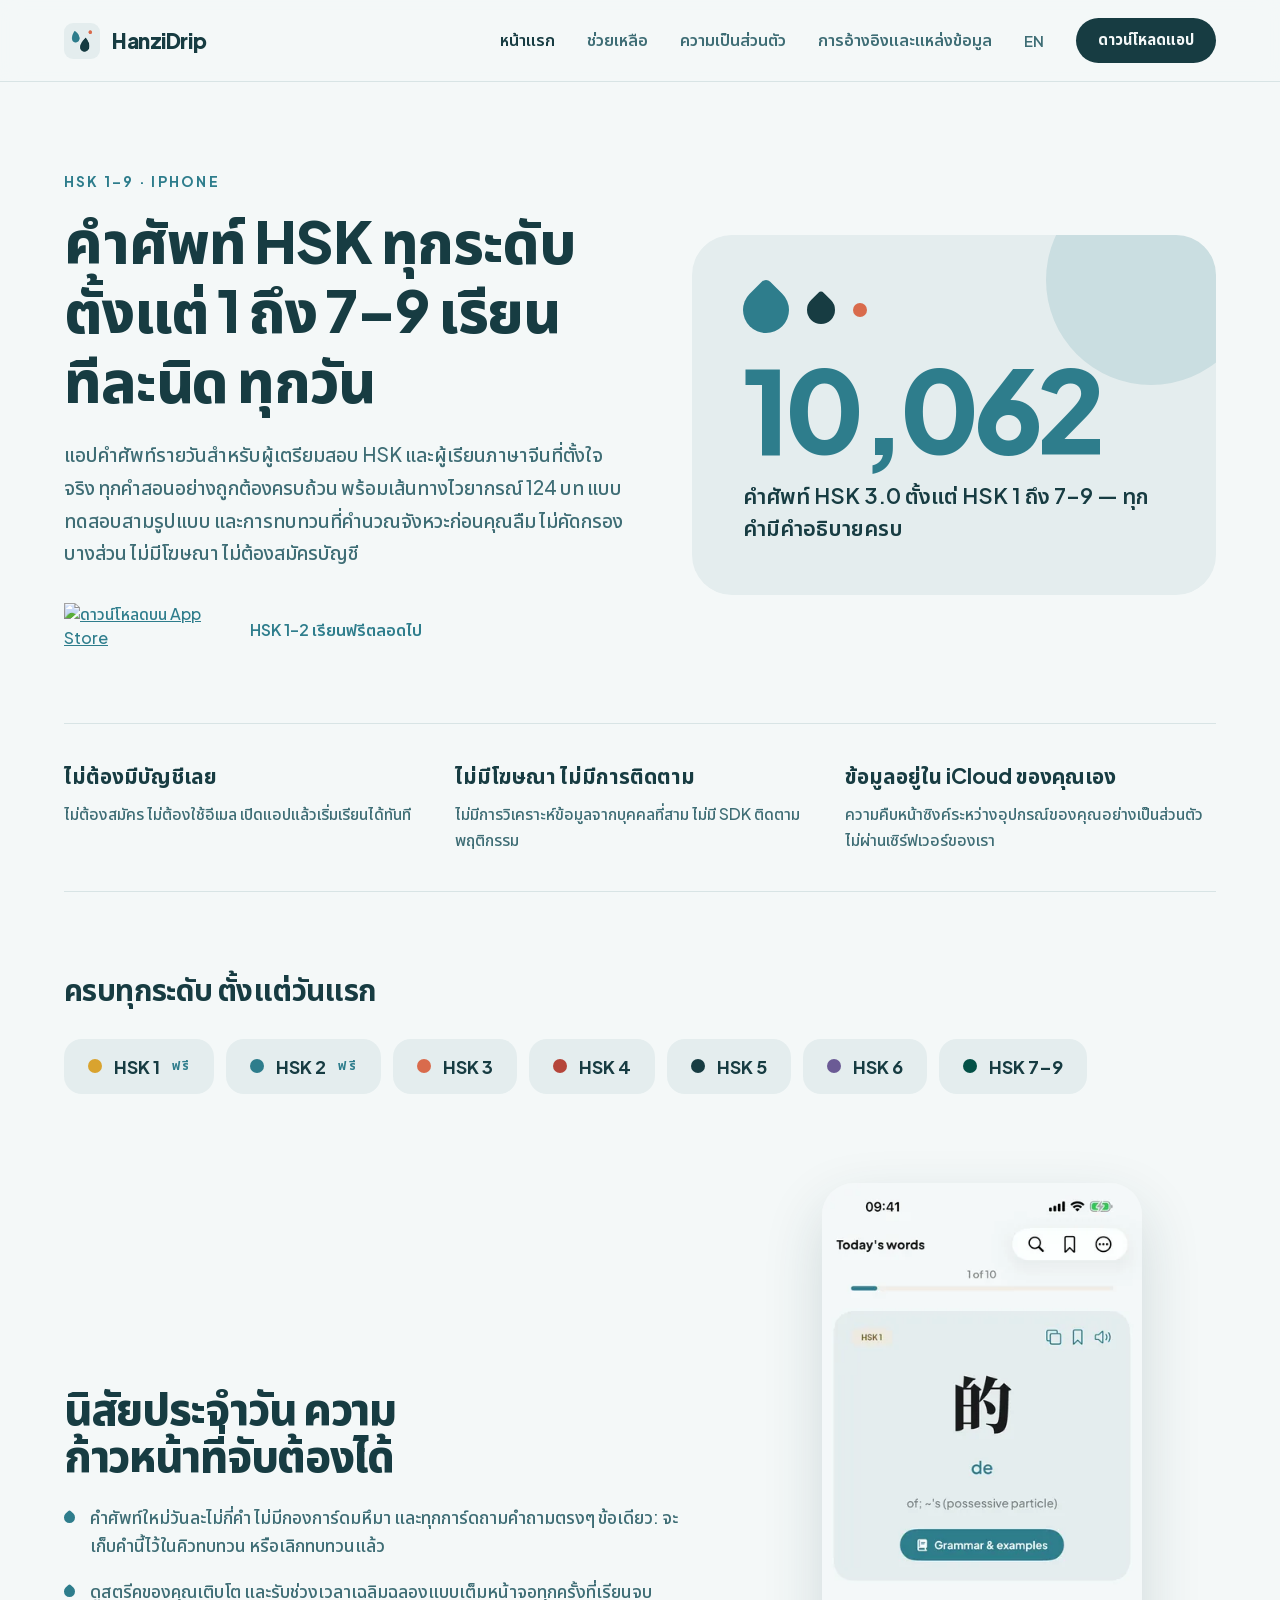
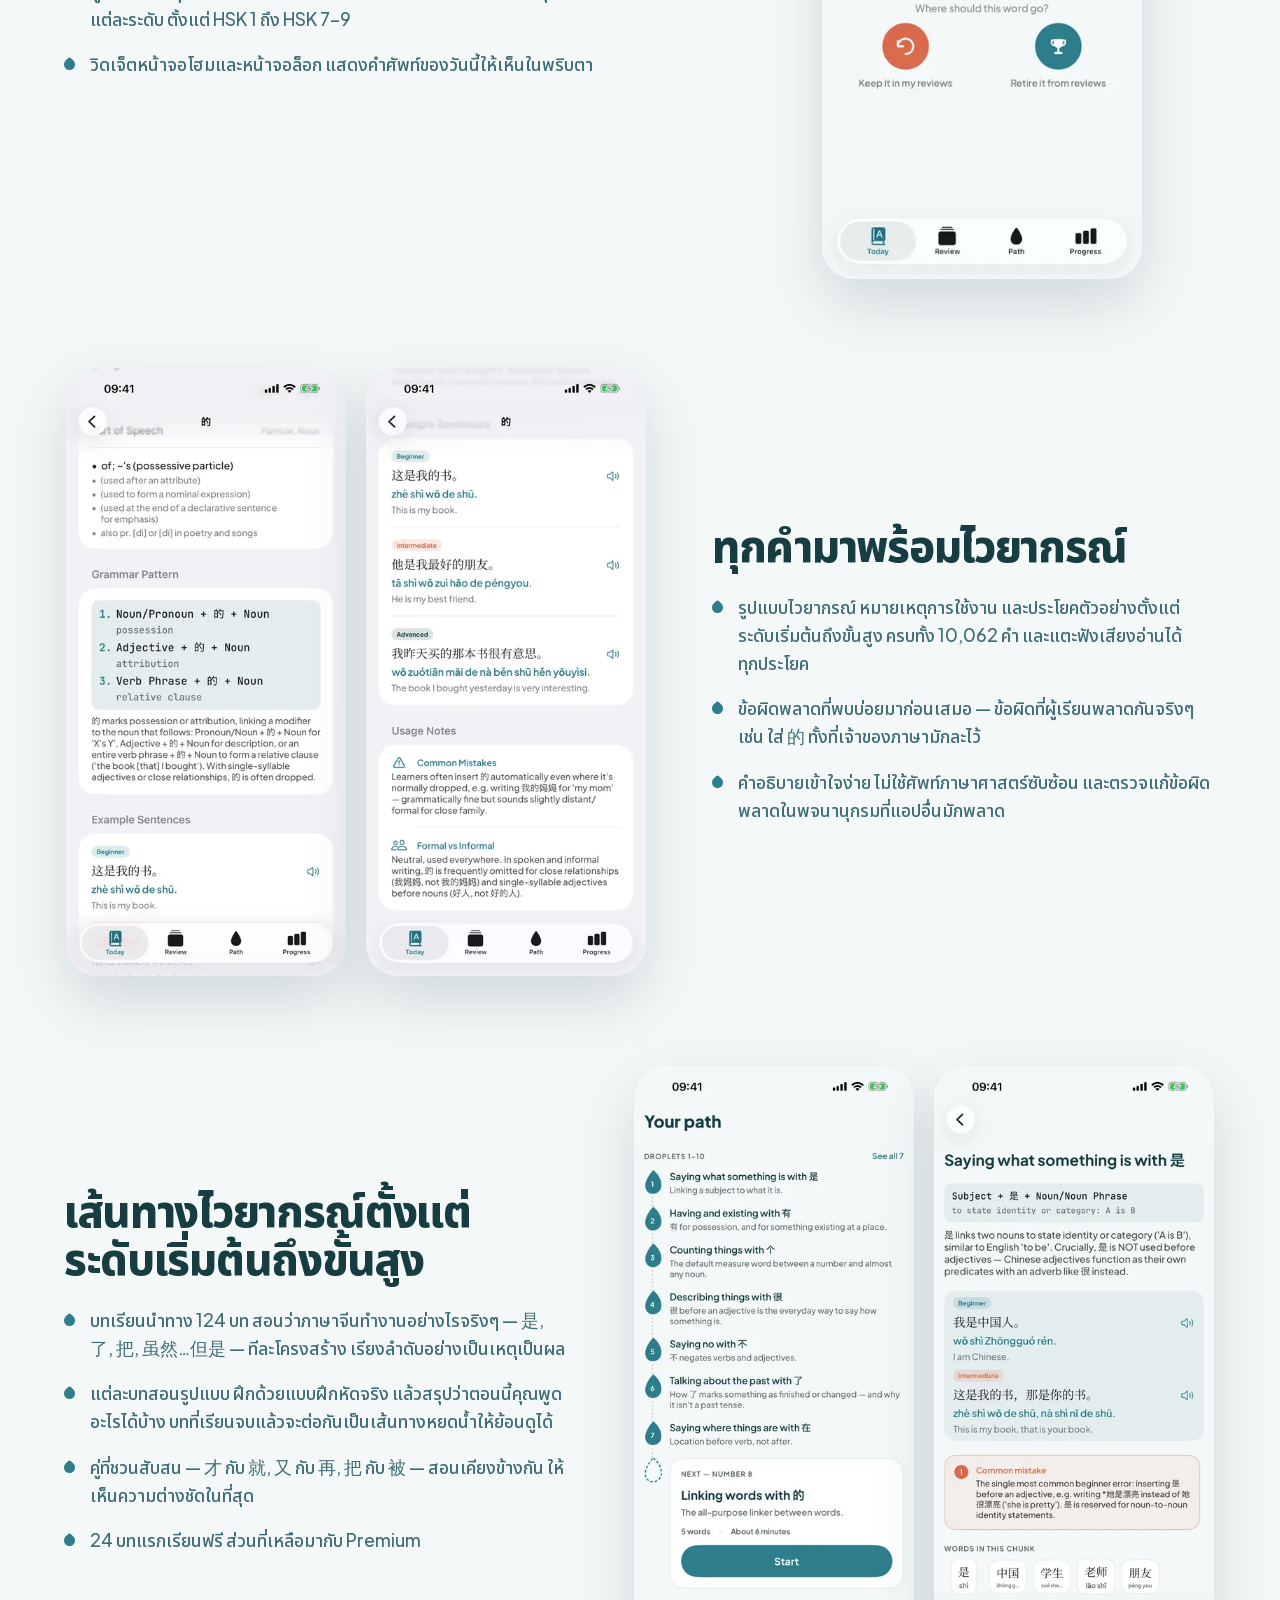
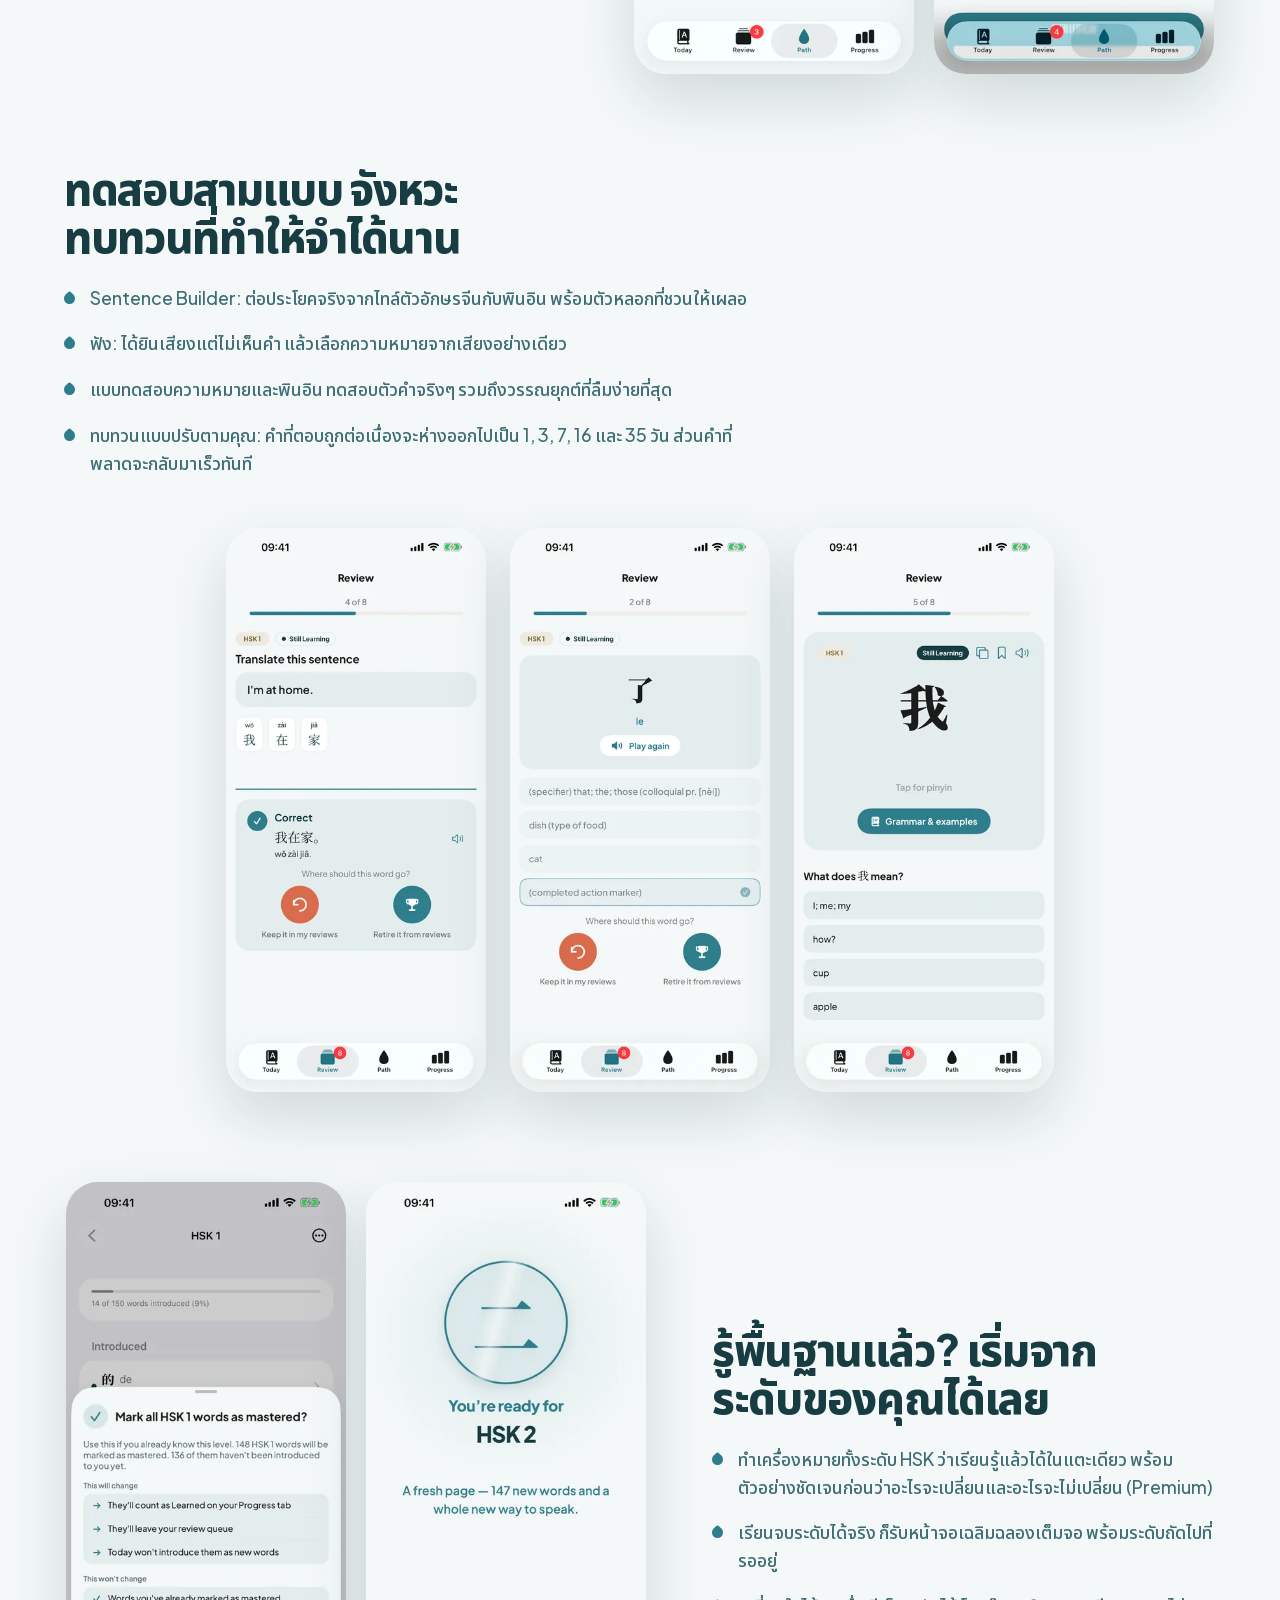
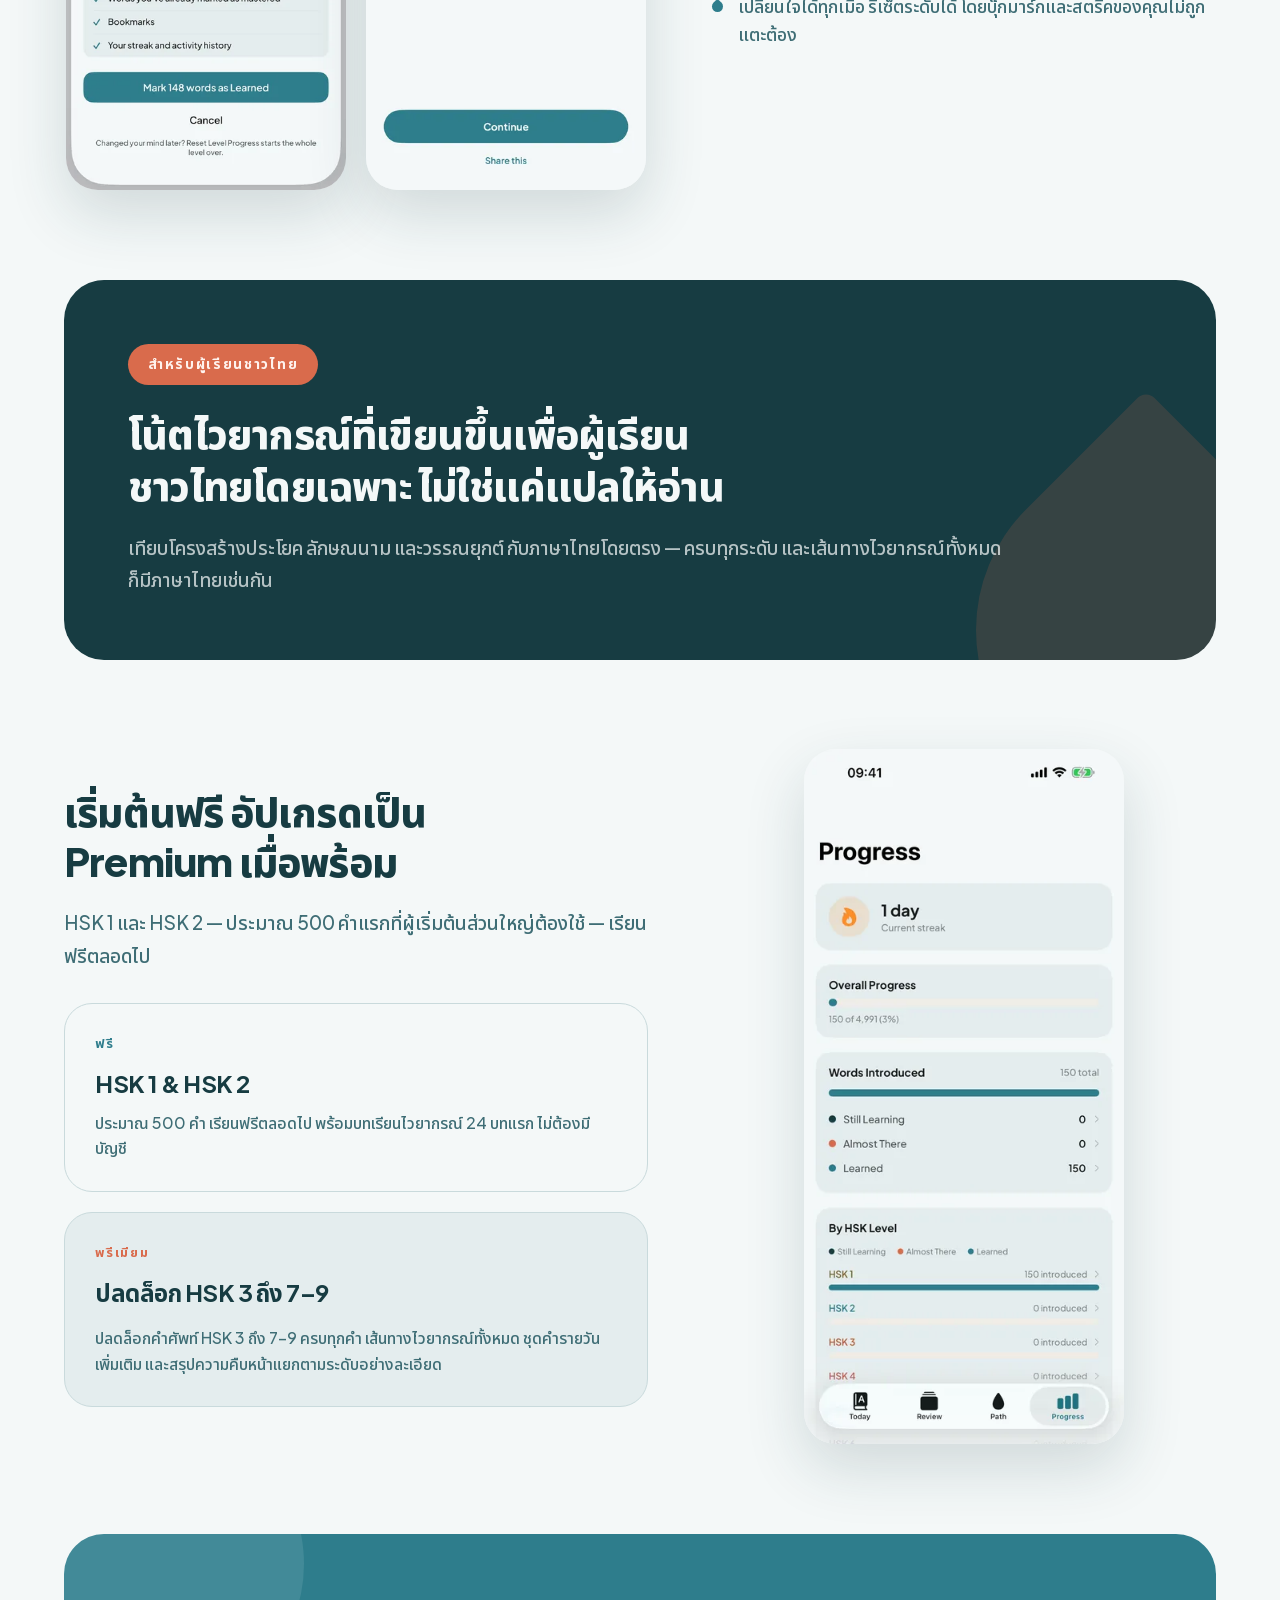
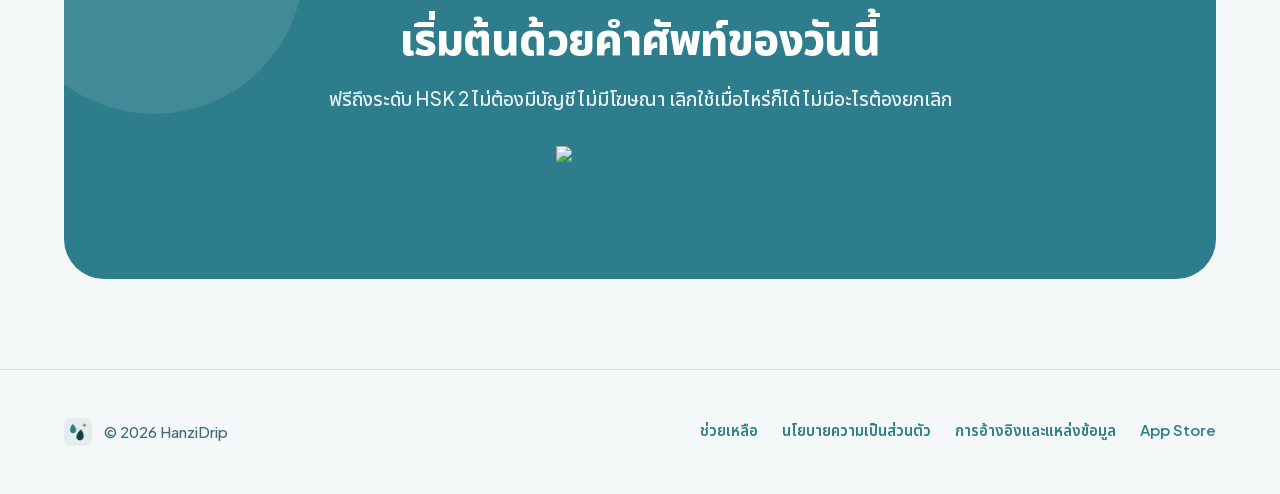
==== commit 67d2a9fb: "Update homepage (EN + TH) and support meta for v1.5: HSK 3.0, 10,062 words, HSK 7-9 - Counts: 4,991 " ====
--- a/th/index.html
+++ b/th/index.html
@@ -3,8 +3,8 @@
 <head>
 <meta charset="utf-8">
 <meta name="viewport" content="width=device-width, initial-scale=1">
-<title>HanziDrip — คำศัพท์จีน HSK 1-6 พร้อมไวยากรณ์</title>
-<meta name="description" content="คำศัพท์ HSK 1-6 ฉบับทางการครบทั้ง 4,991 คำ พร้อมโน้ตไวยากรณ์ ตัวอย่างประโยค เส้นทางไวยากรณ์ 124 บท และการทบทวนแบบเว้นระยะ พร้อมคำอธิบายภาษาไทยโดยเฉพาะ ไม่มีโฆษณา ไม่ต้องสมัครสมาชิก HSK 1-2 เรียนฟรีตลอดไป">
+<title>HanziDrip — คำศัพท์จีน HSK 1-9 พร้อมไวยากรณ์</title>
+<meta name="description" content="คำศัพท์ HSK 3.0 จำนวน 10,062 คำ ตั้งแต่ HSK 1 ถึง 7–9 พร้อมโน้ตไวยากรณ์ ตัวอย่างประโยค เส้นทางไวยากรณ์ 124 บท และการทบทวนแบบเว้นระยะ พร้อมคำอธิบายภาษาไทยโดยเฉพาะ ไม่มีโฆษณา ไม่ต้องสมัครสมาชิก HSK 1-2 เรียนฟรีตลอดไป">
 <link rel="canonical" href="https://kamonchanoklh.github.io/hanzidrip-pages/th/">
 <link rel="alternate" hreflang="en" href="https://kamonchanoklh.github.io/hanzidrip-pages/">
 <link rel="alternate" hreflang="th" href="https://kamonchanoklh.github.io/hanzidrip-pages/th/">
@@ -13,14 +13,14 @@
 <meta property="og:type" content="website">
 <meta property="og:site_name" content="HanziDrip">
 <meta property="og:url" content="https://kamonchanoklh.github.io/hanzidrip-pages/th/">
-<meta property="og:title" content="HanziDrip — คำศัพท์จีน HSK 1-6 พร้อมไวยากรณ์">
-<meta property="og:description" content="คำศัพท์ HSK 1-6 ฉบับทางการครบทั้ง 4,991 คำ พร้อมโน้ตไวยากรณ์ ตัวอย่างประโยค เส้นทางไวยากรณ์ 124 บท และการทบทวนแบบเว้นระยะ พร้อมคำอธิบายภาษาไทยโดยเฉพาะ ไม่มีโฆษณา ไม่ต้องสมัครสมาชิก HSK 1-2 เรียนฟรีตลอดไป">
+<meta property="og:title" content="HanziDrip — คำศัพท์จีน HSK 1-9 พร้อมไวยากรณ์">
+<meta property="og:description" content="คำศัพท์ HSK 3.0 จำนวน 10,062 คำ ตั้งแต่ HSK 1 ถึง 7–9 พร้อมโน้ตไวยากรณ์ ตัวอย่างประโยค เส้นทางไวยากรณ์ 124 บท และการทบทวนแบบเว้นระยะ พร้อมคำอธิบายภาษาไทยโดยเฉพาะ ไม่มีโฆษณา ไม่ต้องสมัครสมาชิก HSK 1-2 เรียนฟรีตลอดไป">
 <meta property="og:image" content="https://kamonchanoklh.github.io/hanzidrip-pages/assets/og-1200x630.png">
 <meta property="og:image:width" content="1200">
 <meta property="og:image:height" content="630">
 <meta name="twitter:card" content="summary_large_image">
-<meta name="twitter:title" content="HanziDrip — คำศัพท์จีน HSK 1-6 พร้อมไวยากรณ์">
-<meta name="twitter:description" content="คำศัพท์ HSK 1-6 ฉบับทางการครบทั้ง 4,991 คำ พร้อมโน้ตไวยากรณ์ ตัวอย่างประโยค เส้นทางไวยากรณ์ 124 บท และคำอธิบายภาษาไทยโดยเฉพาะ">
+<meta name="twitter:title" content="HanziDrip — คำศัพท์จีน HSK 1-9 พร้อมไวยากรณ์">
+<meta name="twitter:description" content="คำศัพท์ HSK 3.0 จำนวน 10,062 คำ ตั้งแต่ HSK 1 ถึง 7–9 พร้อมโน้ตไวยากรณ์ ตัวอย่างประโยค เส้นทางไวยากรณ์ 124 บท และคำอธิบายภาษาไทยโดยเฉพาะ">
 <meta name="twitter:image" content="https://kamonchanoklh.github.io/hanzidrip-pages/assets/og-1200x630.png">
 <link href="../assets/fonts.css" rel="stylesheet">
 <style>
@@ -64,9 +64,9 @@
   <section style="padding: clamp(48px, 7vw, 100px) clamp(20px, 5vw, 64px) clamp(40px, 5vw, 72px)">
     <div style="max-width: 1180px; margin: 0 auto; display: flex; flex-wrap: wrap; gap: clamp(36px, 5vw, 72px); align-items: center">
       <div style="flex: 1 1 420px; min-width: 0">
-        <div style="font: 700 14px 'Plus Jakarta Sans', 'Noto Sans Thai'; letter-spacing: 0.16em; text-transform: uppercase; color: #2E7D8C">HSK 1–6 · iPhone</div>
-        <h1 style="margin: 16px 0 0; font: 800 clamp(34px, 5vw, 58px)/1.2 'Plus Jakarta Sans', 'Noto Sans Thai'; letter-spacing: -0.02em; color: #173C42; text-wrap: balance">คำศัพท์ HSK ฉบับทางการ ครบทุกคำ เรียนทีละนิด ทุกวัน</h1>
-        <p style="margin: 24px 0 0; font: 500 clamp(17px, 1.5vw, 20px)/1.7 'Plus Jakarta Sans', 'Noto Sans Thai'; color: #3E6D75; max-width: 34em; text-wrap: pretty">แอปคำศัพท์รายวันสำหรับผู้เตรียมสอบ HSK และผู้เรียนภาษาจีนที่ตั้งใจจริง ครบทุกคำในรายการคำศัพท์ทางการ สอนอย่างถูกต้องครบถ้วน พร้อมเส้นทางไวยากรณ์ 124 บท แบบทดสอบสามรูปแบบ และการทบทวนที่คำนวณจังหวะก่อนคุณลืม ไม่คัดกรองบางส่วน ไม่มีโฆษณา ไม่ต้องสมัครบัญชี</p>
+        <div style="font: 700 14px 'Plus Jakarta Sans', 'Noto Sans Thai'; letter-spacing: 0.16em; text-transform: uppercase; color: #2E7D8C">HSK 1–9 · iPhone</div>
+        <h1 style="margin: 16px 0 0; font: 800 clamp(34px, 5vw, 58px)/1.2 'Plus Jakarta Sans', 'Noto Sans Thai'; letter-spacing: -0.02em; color: #173C42; text-wrap: balance">คำศัพท์ HSK ทุกระดับ ตั้งแต่ <span style="white-space: nowrap">1 ถึง 7–9</span> เรียนทีละนิด ทุกวัน</h1>
+        <p style="margin: 24px 0 0; font: 500 clamp(17px, 1.5vw, 20px)/1.7 'Plus Jakarta Sans', 'Noto Sans Thai'; color: #3E6D75; max-width: 34em; text-wrap: pretty">แอปคำศัพท์รายวันสำหรับผู้เตรียมสอบ HSK และผู้เรียนภาษาจีนที่ตั้งใจจริง ทุกคำสอนอย่างถูกต้องครบถ้วน พร้อมเส้นทางไวยากรณ์ 124 บท แบบทดสอบสามรูปแบบ และการทบทวนที่คำนวณจังหวะก่อนคุณลืม ไม่คัดกรองบางส่วน ไม่มีโฆษณา ไม่ต้องสมัครบัญชี</p>
         <div style="margin-top: 34px; display: flex; flex-wrap: wrap; gap: 18px; align-items: center">
           <a href="https://apps.apple.com/th/app/hanzidrip/id6803936114" style="display: inline-flex; align-items: center" class="hv5"><img src="https://toolbox.marketingtools.apple.com/api/v2/badges/download-on-the-app-store/black/th-th?releaseDate=1788480000" alt="ดาวน์โหลดบน App Store" width="168" height="56" style="width: 168px; height: 56px; display: block"></a>
           <span style="font: 600 16px 'Plus Jakarta Sans', 'Noto Sans Thai'; color: #2E7D8C">HSK 1–2 เรียนฟรีตลอดไป</span>
@@ -80,8 +80,8 @@
             <div style="width: 28px; height: 28px; background: #173C42; border-radius: 50% 50% 50% 4px; transform: rotate(135deg)"></div>
             <div style="width: 14px; height: 14px; background: #D96B4C; border-radius: 50%"></div>
           </div>
-          <div style="position: relative; font: 800 clamp(64px, 9vw, 120px)/0.92 'Plus Jakarta Sans', 'Noto Sans Thai'; letter-spacing: -0.05em; color: #2E7D8C">4,991</div>
-          <div style="position: relative; margin-top: 18px; font: 600 clamp(17px, 1.7vw, 22px)/1.5 'Plus Jakarta Sans', 'Noto Sans Thai'; color: #173C42; text-wrap: pretty">คำศัพท์ HSK 1–6 ฉบับทางการ — ครบทุกคำ ไม่มีการกั๊กไว้</div>
+          <div style="position: relative; font: 800 clamp(64px, 9vw, 120px)/0.92 'Plus Jakarta Sans', 'Noto Sans Thai'; letter-spacing: -0.05em; color: #2E7D8C">10,062</div>
+          <div style="position: relative; margin-top: 18px; font: 600 clamp(17px, 1.7vw, 22px)/1.5 'Plus Jakarta Sans', 'Noto Sans Thai'; color: #173C42; text-wrap: pretty">คำศัพท์ HSK 3.0 ตั้งแต่ HSK 1 ถึง 7–9 — ทุกคำมีคำอธิบายครบ</div>
         </div>
       </div>
     </div>
@@ -107,7 +107,7 @@
 
   <section style="padding: 0 clamp(20px, 5vw, 64px) clamp(56px, 7vw, 96px)">
     <div style="max-width: 1180px; margin: 0 auto">
-      <div style="font: 700 clamp(22px, 2.4vw, 30px) 'Plus Jakarta Sans', 'Noto Sans Thai'; letter-spacing: -0.02em; color: #173C42">ครบทั้งหกระดับ ตั้งแต่วันแรก</div>
+      <div style="font: 700 clamp(22px, 2.4vw, 30px) 'Plus Jakarta Sans', 'Noto Sans Thai'; letter-spacing: -0.02em; color: #173C42">ครบทุกระดับ ตั้งแต่วันแรก</div>
       <div style="margin-top: 24px; display: flex; flex-wrap: wrap; gap: 12px">
         <div style="display: flex; align-items: center; gap: 12px; padding: 16px 24px; border-radius: 18px; background: #E4EDEE; font: 700 18px 'Plus Jakarta Sans', 'Noto Sans Thai'; color: #173C42">
           <span style="width: 14px; height: 14px; border-radius: 50%; background: #D9A32E"></span>HSK 1
@@ -129,6 +129,9 @@
         <div style="display: flex; align-items: center; gap: 12px; padding: 16px 24px; border-radius: 18px; background: #E4EDEE; font: 700 18px 'Plus Jakarta Sans', 'Noto Sans Thai'; color: #173C42">
           <span style="width: 14px; height: 14px; border-radius: 50%; background: #6B5B95"></span>HSK 6
         </div>
+        <div style="display: flex; align-items: center; gap: 12px; padding: 16px 24px; border-radius: 18px; background: #E4EDEE; font: 700 18px 'Plus Jakarta Sans', 'Noto Sans Thai'; color: #173C42">
+          <span style="width: 14px; height: 14px; border-radius: 50%; background: #045147"></span>HSK 7–9
+        </div>
       </div>
     </div>
   </section>
@@ -139,7 +142,7 @@
         <h2 style="margin: 0; font: 800 clamp(28px, 3.4vw, 44px)/1.1 'Plus Jakarta Sans', 'Noto Sans Thai'; letter-spacing: -0.03em; color: #173C42; text-wrap: balance">นิสัยประจำวัน ความก้าวหน้าที่จับต้องได้</h2>
         <ul style="margin: 24px 0 0; padding: 0; list-style: none; display: flex; flex-direction: column; gap: 18px">
           <li style="font: 500 clamp(16px, 1.4vw, 18px)/1.55 'Plus Jakarta Sans', 'Noto Sans Thai'; color: #3E6D75; padding-left: 26px; position: relative; text-wrap: pretty"><span style="position: absolute; left: 0; top: 9px; width: 11px; height: 11px; background: #2E7D8C; border-radius: 50% 50% 50% 2px; transform: rotate(135deg)"></span>คำศัพท์ใหม่วันละไม่กี่คำ ไม่มีกองการ์ดมหึมา และทุกการ์ดถามคำถามตรงๆ ข้อเดียว: จะเก็บคำนี้ไว้ในคิวทบทวน หรือเลิกทบทวนแล้ว</li>
-          <li style="font: 500 clamp(16px, 1.4vw, 18px)/1.55 'Plus Jakarta Sans', 'Noto Sans Thai'; color: #3E6D75; padding-left: 26px; position: relative; text-wrap: pretty"><span style="position: absolute; left: 0; top: 9px; width: 11px; height: 11px; background: #2E7D8C; border-radius: 50% 50% 50% 2px; transform: rotate(135deg)"></span>ดูสตรีคของคุณเติบโต และรับช่วงเวลาเฉลิมฉลองแบบเต็มหน้าจอทุกครั้งที่เรียนจบแต่ละระดับ ตั้งแต่ HSK 1 ถึง HSK 6</li>
+          <li style="font: 500 clamp(16px, 1.4vw, 18px)/1.55 'Plus Jakarta Sans', 'Noto Sans Thai'; color: #3E6D75; padding-left: 26px; position: relative; text-wrap: pretty"><span style="position: absolute; left: 0; top: 9px; width: 11px; height: 11px; background: #2E7D8C; border-radius: 50% 50% 50% 2px; transform: rotate(135deg)"></span>ดูสตรีคของคุณเติบโต และรับช่วงเวลาเฉลิมฉลองแบบเต็มหน้าจอทุกครั้งที่เรียนจบแต่ละระดับ ตั้งแต่ HSK 1 ถึง HSK 7–9</li>
           <li style="font: 500 clamp(16px, 1.4vw, 18px)/1.55 'Plus Jakarta Sans', 'Noto Sans Thai'; color: #3E6D75; padding-left: 26px; position: relative; text-wrap: pretty"><span style="position: absolute; left: 0; top: 9px; width: 11px; height: 11px; background: #2E7D8C; border-radius: 50% 50% 50% 2px; transform: rotate(135deg)"></span>วิดเจ็ตหน้าจอโฮมและหน้าจอล็อก แสดงคำศัพท์ของวันนี้ให้เห็นในพริบตา</li>
         </ul>
       </div>
@@ -167,7 +170,7 @@
       <div style="flex: 1 1 380px; min-width: 0">
         <h2 style="margin: 0; font: 800 clamp(28px, 3.4vw, 44px)/1.1 'Plus Jakarta Sans', 'Noto Sans Thai'; letter-spacing: -0.03em; color: #173C42; text-wrap: balance">ทุกคำมาพร้อมไวยากรณ์</h2>
         <ul style="margin: 24px 0 0; padding: 0; list-style: none; display: flex; flex-direction: column; gap: 18px">
-          <li style="font: 500 clamp(16px, 1.4vw, 18px)/1.55 'Plus Jakarta Sans', 'Noto Sans Thai'; color: #3E6D75; padding-left: 26px; position: relative; text-wrap: pretty"><span style="position: absolute; left: 0; top: 9px; width: 11px; height: 11px; background: #2E7D8C; border-radius: 50% 50% 50% 2px; transform: rotate(135deg)"></span>รูปแบบไวยากรณ์ หมายเหตุการใช้งาน และประโยคตัวอย่างตั้งแต่ระดับเริ่มต้นถึงขั้นสูง ครบทั้ง 4,991 คำ และแตะฟังเสียงอ่านได้ทุกประโยค</li>
+          <li style="font: 500 clamp(16px, 1.4vw, 18px)/1.55 'Plus Jakarta Sans', 'Noto Sans Thai'; color: #3E6D75; padding-left: 26px; position: relative; text-wrap: pretty"><span style="position: absolute; left: 0; top: 9px; width: 11px; height: 11px; background: #2E7D8C; border-radius: 50% 50% 50% 2px; transform: rotate(135deg)"></span>รูปแบบไวยากรณ์ หมายเหตุการใช้งาน และประโยคตัวอย่างตั้งแต่ระดับเริ่มต้นถึงขั้นสูง ครบทั้ง 10,062 คำ และแตะฟังเสียงอ่านได้ทุกประโยค</li>
           <li style="font: 500 clamp(16px, 1.4vw, 18px)/1.55 'Plus Jakarta Sans', 'Noto Sans Thai'; color: #3E6D75; padding-left: 26px; position: relative; text-wrap: pretty"><span style="position: absolute; left: 0; top: 9px; width: 11px; height: 11px; background: #2E7D8C; border-radius: 50% 50% 50% 2px; transform: rotate(135deg)"></span>ข้อผิดพลาดที่พบบ่อยมาก่อนเสมอ — ข้อผิดที่ผู้เรียนพลาดกันจริงๆ เช่น ใส่ 的 ทั้งที่เจ้าของภาษามักละไว้</li>
           <li style="font: 500 clamp(16px, 1.4vw, 18px)/1.55 'Plus Jakarta Sans', 'Noto Sans Thai'; color: #3E6D75; padding-left: 26px; position: relative; text-wrap: pretty"><span style="position: absolute; left: 0; top: 9px; width: 11px; height: 11px; background: #2E7D8C; border-radius: 50% 50% 50% 2px; transform: rotate(135deg)"></span>คำอธิบายเข้าใจง่าย ไม่ใช้ศัพท์ภาษาศาสตร์ซับซ้อน และตรวจแก้ข้อผิดพลาดในพจนานุกรมที่แอปอื่นมักพลาด</li>
         </ul>
@@ -178,12 +181,12 @@
   <section style="padding: 0 clamp(20px, 5vw, 64px) clamp(56px, 7vw, 96px)">
     <div style="max-width: 1180px; margin: 0 auto; display: flex; flex-wrap: wrap; gap: clamp(32px, 5vw, 72px); align-items: center">
       <div style="flex: 1 1 380px; min-width: 0">
-        <h2 style="margin: 0; font: 800 clamp(28px, 3.4vw, 44px)/1.1 'Plus Jakarta Sans', 'Noto Sans Thai'; letter-spacing: -0.03em; color: #173C42; text-wrap: balance">เส้นทางไวยากรณ์ตั้งแต่ HSK 1 ถึง HSK 6</h2>
+        <h2 style="margin: 0; font: 800 clamp(28px, 3.4vw, 44px)/1.1 'Plus Jakarta Sans', 'Noto Sans Thai'; letter-spacing: -0.03em; color: #173C42; text-wrap: balance">เส้นทางไวยากรณ์ตั้งแต่ระดับเริ่มต้นถึงขั้นสูง</h2>
         <ul style="margin: 24px 0 0; padding: 0; list-style: none; display: flex; flex-direction: column; gap: 18px">
           <li style="font: 500 clamp(16px, 1.4vw, 18px)/1.55 'Plus Jakarta Sans', 'Noto Sans Thai'; color: #3E6D75; padding-left: 26px; position: relative; text-wrap: pretty"><span style="position: absolute; left: 0; top: 9px; width: 11px; height: 11px; background: #2E7D8C; border-radius: 50% 50% 50% 2px; transform: rotate(135deg)"></span>บทเรียนนำทาง 124 บท สอนว่าภาษาจีนทำงานอย่างไรจริงๆ — 是, 了, 把, 虽然…但是 — ทีละโครงสร้าง เรียงลำดับอย่างเป็นเหตุเป็นผล</li>
           <li style="font: 500 clamp(16px, 1.4vw, 18px)/1.55 'Plus Jakarta Sans', 'Noto Sans Thai'; color: #3E6D75; padding-left: 26px; position: relative; text-wrap: pretty"><span style="position: absolute; left: 0; top: 9px; width: 11px; height: 11px; background: #2E7D8C; border-radius: 50% 50% 50% 2px; transform: rotate(135deg)"></span>แต่ละบทสอนรูปแบบ ฝึกด้วยแบบฝึกหัดจริง แล้วสรุปว่าตอนนี้คุณพูดอะไรได้บ้าง บทที่เรียนจบแล้วจะต่อกันเป็นเส้นทางหยดน้ำให้ย้อนดูได้</li>
           <li style="font: 500 clamp(16px, 1.4vw, 18px)/1.55 'Plus Jakarta Sans', 'Noto Sans Thai'; color: #3E6D75; padding-left: 26px; position: relative; text-wrap: pretty"><span style="position: absolute; left: 0; top: 9px; width: 11px; height: 11px; background: #2E7D8C; border-radius: 50% 50% 50% 2px; transform: rotate(135deg)"></span>คู่ที่ชวนสับสน — 才 กับ 就, 又 กับ 再, 把 กับ 被 — สอนเคียงข้างกัน ให้เห็นความต่างชัดในที่สุด</li>
-          <li style="font: 500 clamp(16px, 1.4vw, 18px)/1.55 'Plus Jakarta Sans', 'Noto Sans Thai'; color: #3E6D75; padding-left: 26px; position: relative; text-wrap: pretty"><span style="position: absolute; left: 0; top: 9px; width: 11px; height: 11px; background: #2E7D8C; border-radius: 50% 50% 50% 2px; transform: rotate(135deg)"></span>23 บทแรกเรียนฟรี ส่วนที่เหลือมากับ Premium</li>
+          <li style="font: 500 clamp(16px, 1.4vw, 18px)/1.55 'Plus Jakarta Sans', 'Noto Sans Thai'; color: #3E6D75; padding-left: 26px; position: relative; text-wrap: pretty"><span style="position: absolute; left: 0; top: 9px; width: 11px; height: 11px; background: #2E7D8C; border-radius: 50% 50% 50% 2px; transform: rotate(135deg)"></span>24 บทแรกเรียนฟรี ส่วนที่เหลือมากับ Premium</li>
         </ul>
       </div>
       <div style="flex: 1 1 460px; min-width: 0; display: flex; flex-wrap: wrap; justify-content: center; gap: 20px">
@@ -256,7 +259,7 @@
       <div style="position: absolute; bottom: -140px; right: -100px; width: 340px; height: 340px; background: #D96B4C; opacity: 0.16; border-radius: 50% 50% 50% 12px; transform: rotate(135deg)"></div>
       <div style="position: relative; display: inline-block; padding: 10px 20px; border-radius: 999px; background: #D96B4C; color: #FFF3EE; font: 700 14px 'Plus Jakarta Sans', 'Noto Sans Thai'; letter-spacing: 0.12em; text-transform: uppercase">สำหรับผู้เรียนชาวไทย</div>
       <h2 style="position: relative; margin: 22px 0 0; font: 800 clamp(26px, 3.2vw, 40px)/1.3 'Plus Jakarta Sans', 'Noto Sans Thai'; letter-spacing: -0.02em; color: #F4F8F8; max-width: 22em; text-wrap: balance">โน้ตไวยากรณ์ที่เขียนขึ้นเพื่อผู้เรียนชาวไทยโดยเฉพาะ ไม่ใช่แค่แปลให้อ่าน</h2>
-      <p style="position: relative; margin: 20px 0 0; font: 500 clamp(16px, 1.5vw, 19px)/1.7 'Plus Jakarta Sans', 'Noto Sans Thai'; color: rgba(244,248,248,0.72); max-width: 46em; text-wrap: pretty">เทียบโครงสร้างประโยค ลักษณนาม และวรรณยุกต์ กับภาษาไทยโดยตรง — ครบทั้งหกระดับ และเส้นทางไวยากรณ์ทั้งหมดก็มีภาษาไทยเช่นกัน</p>
+      <p style="position: relative; margin: 20px 0 0; font: 500 clamp(16px, 1.5vw, 19px)/1.7 'Plus Jakarta Sans', 'Noto Sans Thai'; color: rgba(244,248,248,0.72); max-width: 46em; text-wrap: pretty">เทียบโครงสร้างประโยค ลักษณนาม และวรรณยุกต์ กับภาษาไทยโดยตรง — ครบทุกระดับ และเส้นทางไวยากรณ์ทั้งหมดก็มีภาษาไทยเช่นกัน</p>
     </div>
   </section>
 
@@ -264,17 +267,17 @@
     <div style="max-width: 1180px; margin: 0 auto; display: flex; flex-wrap: wrap; gap: clamp(32px, 5vw, 72px); align-items: center">
       <div style="flex: 1 1 380px; min-width: 0">
         <h2 style="margin: 0; font: 800 clamp(26px, 3.2vw, 40px)/1.25 'Plus Jakarta Sans', 'Noto Sans Thai'; letter-spacing: -0.02em; color: #173C42; text-wrap: balance">เริ่มต้นฟรี อัปเกรดเป็น Premium เมื่อพร้อม</h2>
-        <p style="margin: 20px 0 0; font: 500 clamp(16px, 1.5vw, 19px)/1.7 'Plus Jakarta Sans', 'Noto Sans Thai'; color: #3E6D75; max-width: 34em; text-wrap: pretty">HSK 1 และ HSK 2 — ประมาณ 300 คำแรกที่ผู้เริ่มต้นส่วนใหญ่ต้องใช้ — เรียนฟรีตลอดไป</p>
+        <p style="margin: 20px 0 0; font: 500 clamp(16px, 1.5vw, 19px)/1.7 'Plus Jakarta Sans', 'Noto Sans Thai'; color: #3E6D75; max-width: 34em; text-wrap: pretty">HSK 1 และ HSK 2 — ประมาณ 500 คำแรกที่ผู้เริ่มต้นส่วนใหญ่ต้องใช้ — เรียนฟรีตลอดไป</p>
         <div style="margin-top: 32px; display: flex; flex-wrap: wrap; gap: 20px">
           <div style="flex: 1 1 240px; min-width: 0; background: #F4F8F8; border: 1px solid #C9DADC; border-radius: 28px; padding: 30px">
             <div style="font: 700 13px 'Plus Jakarta Sans', 'Noto Sans Thai'; letter-spacing: 0.14em; text-transform: uppercase; color: #2E7D8C">ฟรี</div>
             <div style="margin-top: 14px; font: 700 24px 'Plus Jakarta Sans', 'Noto Sans Thai'; letter-spacing: -0.02em; color: #173C42">HSK 1 &amp; HSK 2</div>
-            <div style="margin-top: 12px; font: 500 16px/1.6 'Plus Jakarta Sans', 'Noto Sans Thai'; color: #3E6D75">ประมาณ 300 คำ เรียนฟรีตลอดไป พร้อมบทเรียนไวยากรณ์ 23 บทแรก ไม่ต้องมีบัญชี</div>
+            <div style="margin-top: 12px; font: 500 16px/1.6 'Plus Jakarta Sans', 'Noto Sans Thai'; color: #3E6D75">ประมาณ 500 คำ เรียนฟรีตลอดไป พร้อมบทเรียนไวยากรณ์ 24 บทแรก ไม่ต้องมีบัญชี</div>
           </div>
           <div style="flex: 1 1 240px; min-width: 0; background: #E4EDEE; border: 1px solid #C9DADC; border-radius: 28px; padding: 30px">
             <div style="font: 700 13px 'Plus Jakarta Sans', 'Noto Sans Thai'; letter-spacing: 0.14em; text-transform: uppercase; color: #D96B4C">พรีเมียม</div>
-            <div style="margin-top: 14px; font: 700 24px 'Plus Jakarta Sans', 'Noto Sans Thai'; letter-spacing: -0.02em; color: #173C42">ปลดล็อก HSK 3–6</div>
-            <div style="margin-top: 12px; font: 500 16px/1.6 'Plus Jakarta Sans', 'Noto Sans Thai'; color: #3E6D75">ปลดล็อกคำศัพท์ HSK 3–6 ครบทุกคำ เส้นทางไวยากรณ์ทั้งหมด ชุดคำรายวันเพิ่มเติม และสรุปความคืบหน้าแยกตามระดับอย่างละเอียด</div>
+            <div style="margin-top: 14px; font: 700 24px 'Plus Jakarta Sans', 'Noto Sans Thai'; letter-spacing: -0.02em; color: #173C42">ปลดล็อก HSK 3 ถึง 7–9</div>
+            <div style="margin-top: 12px; font: 500 16px/1.6 'Plus Jakarta Sans', 'Noto Sans Thai'; color: #3E6D75">ปลดล็อกคำศัพท์ HSK 3 ถึง 7–9 ครบทุกคำ เส้นทางไวยากรณ์ทั้งหมด ชุดคำรายวันเพิ่มเติม และสรุปความคืบหน้าแยกตามระดับอย่างละเอียด</div>
           </div>
         </div>
       </div>
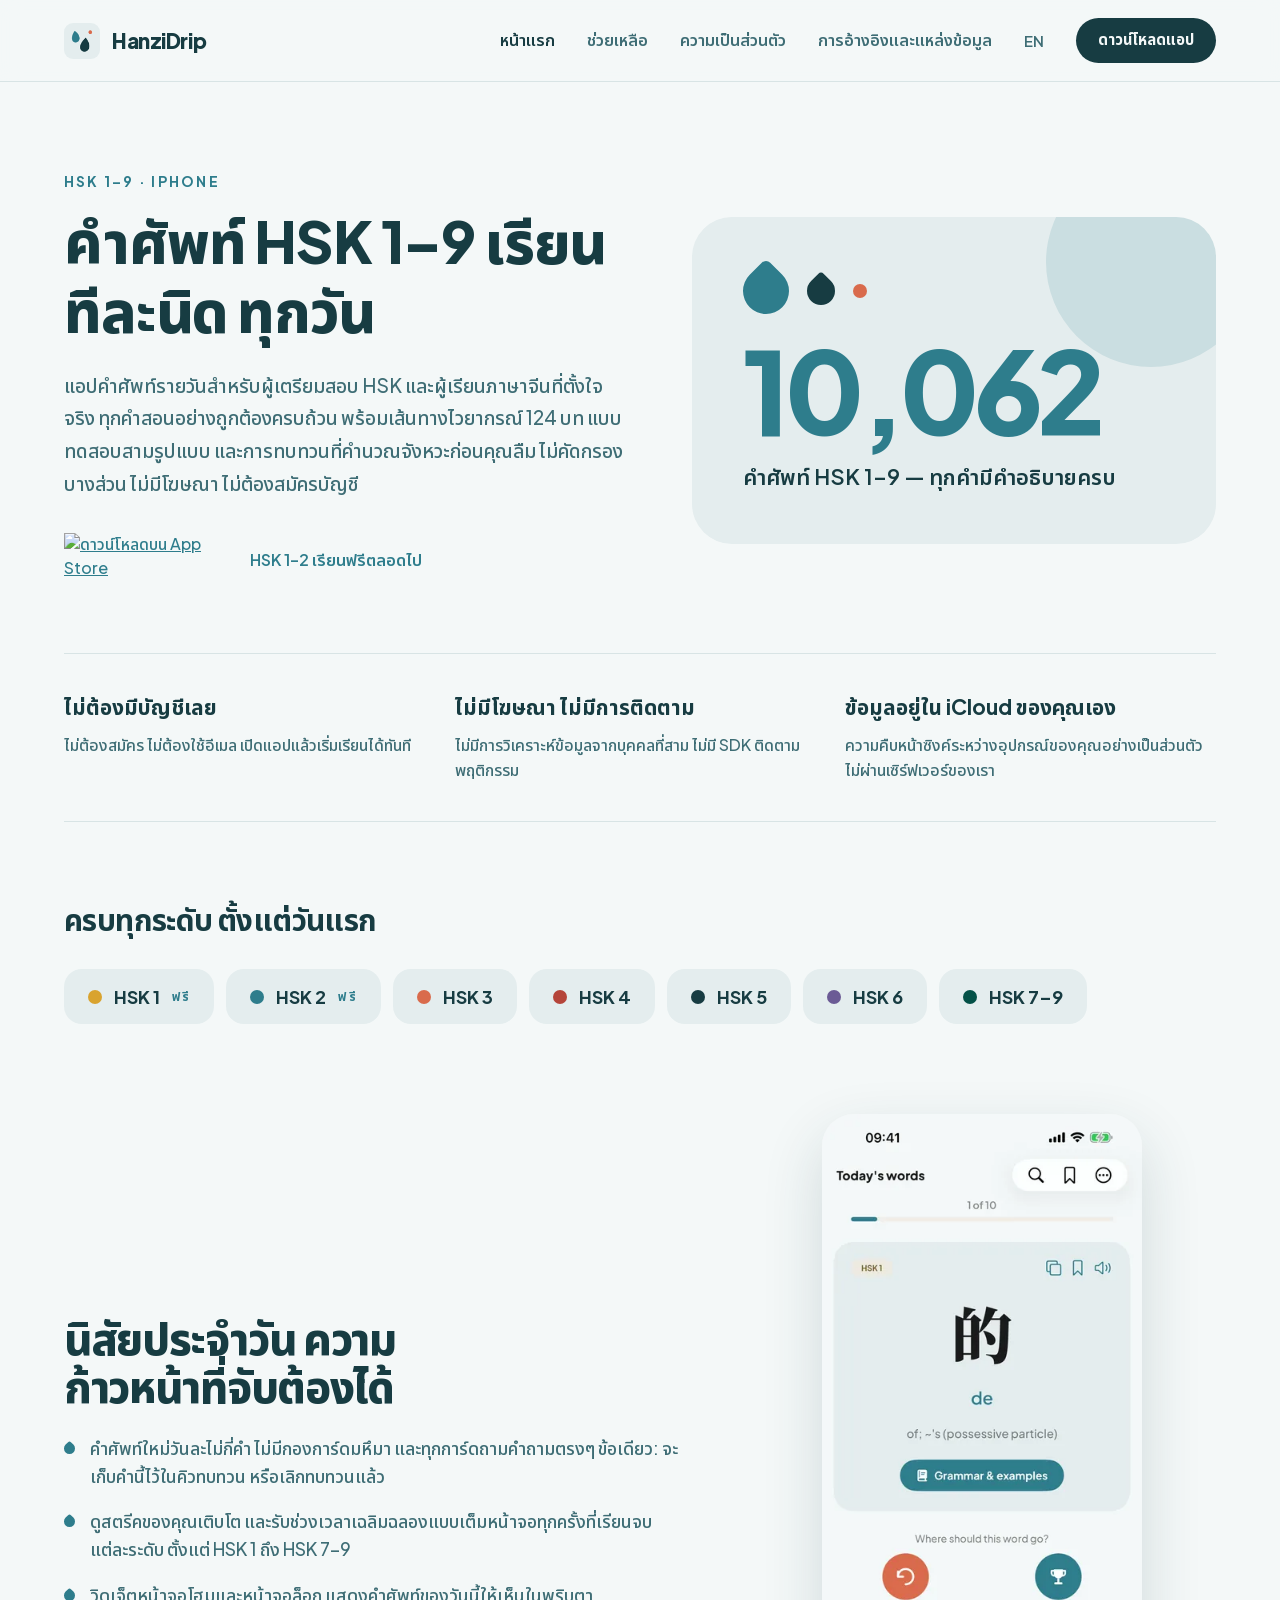
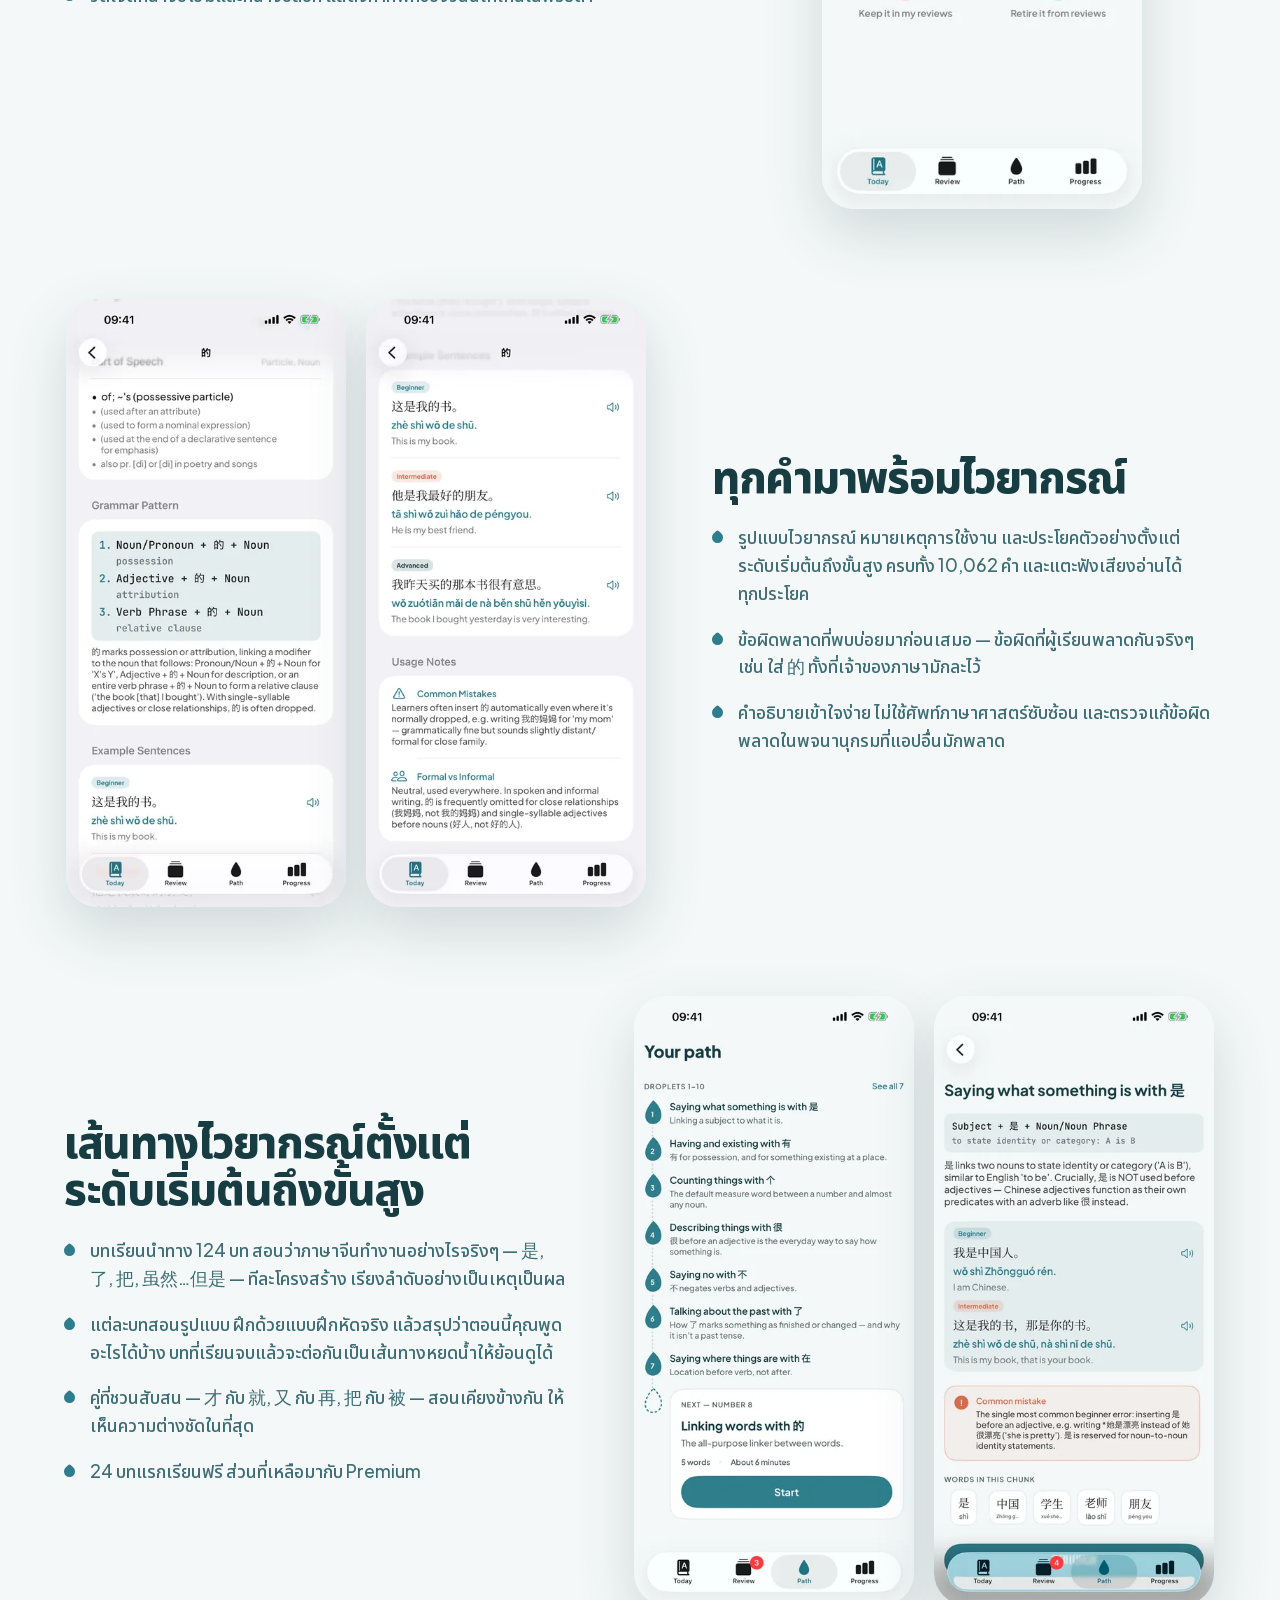
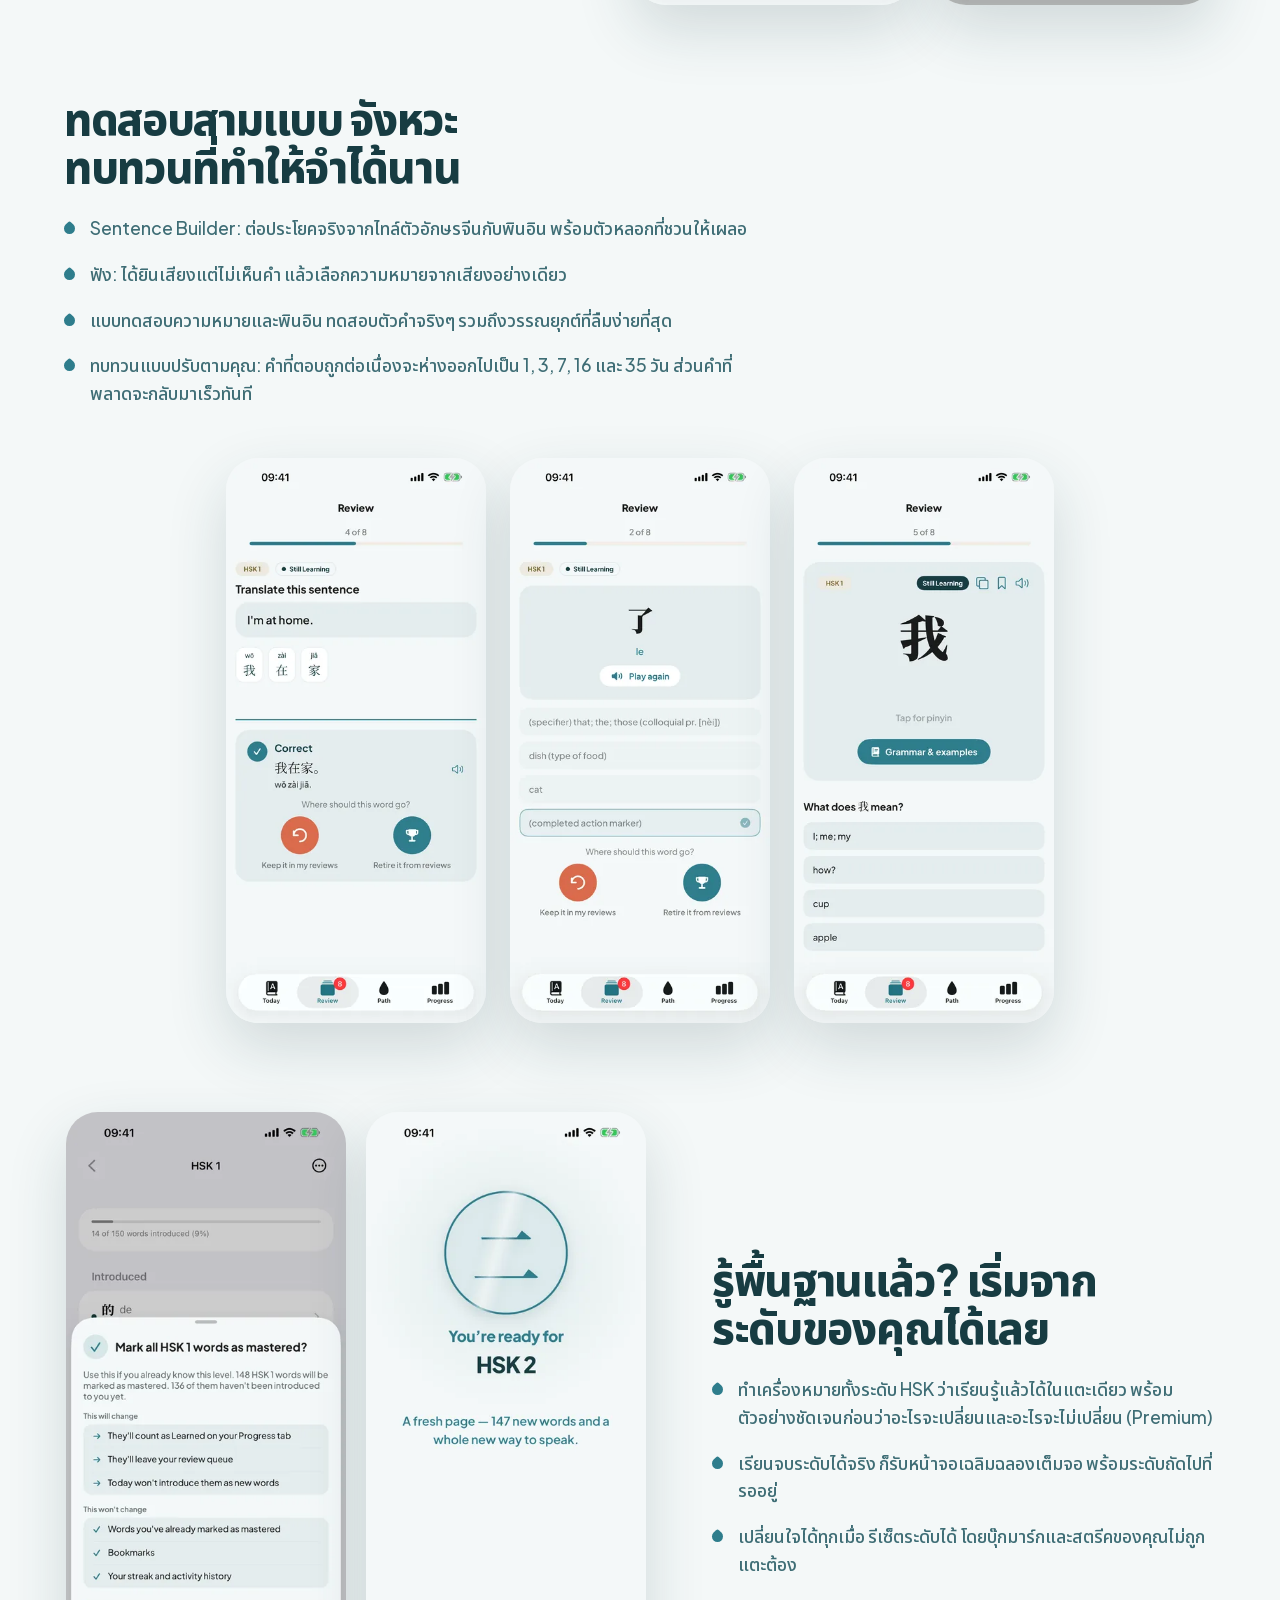
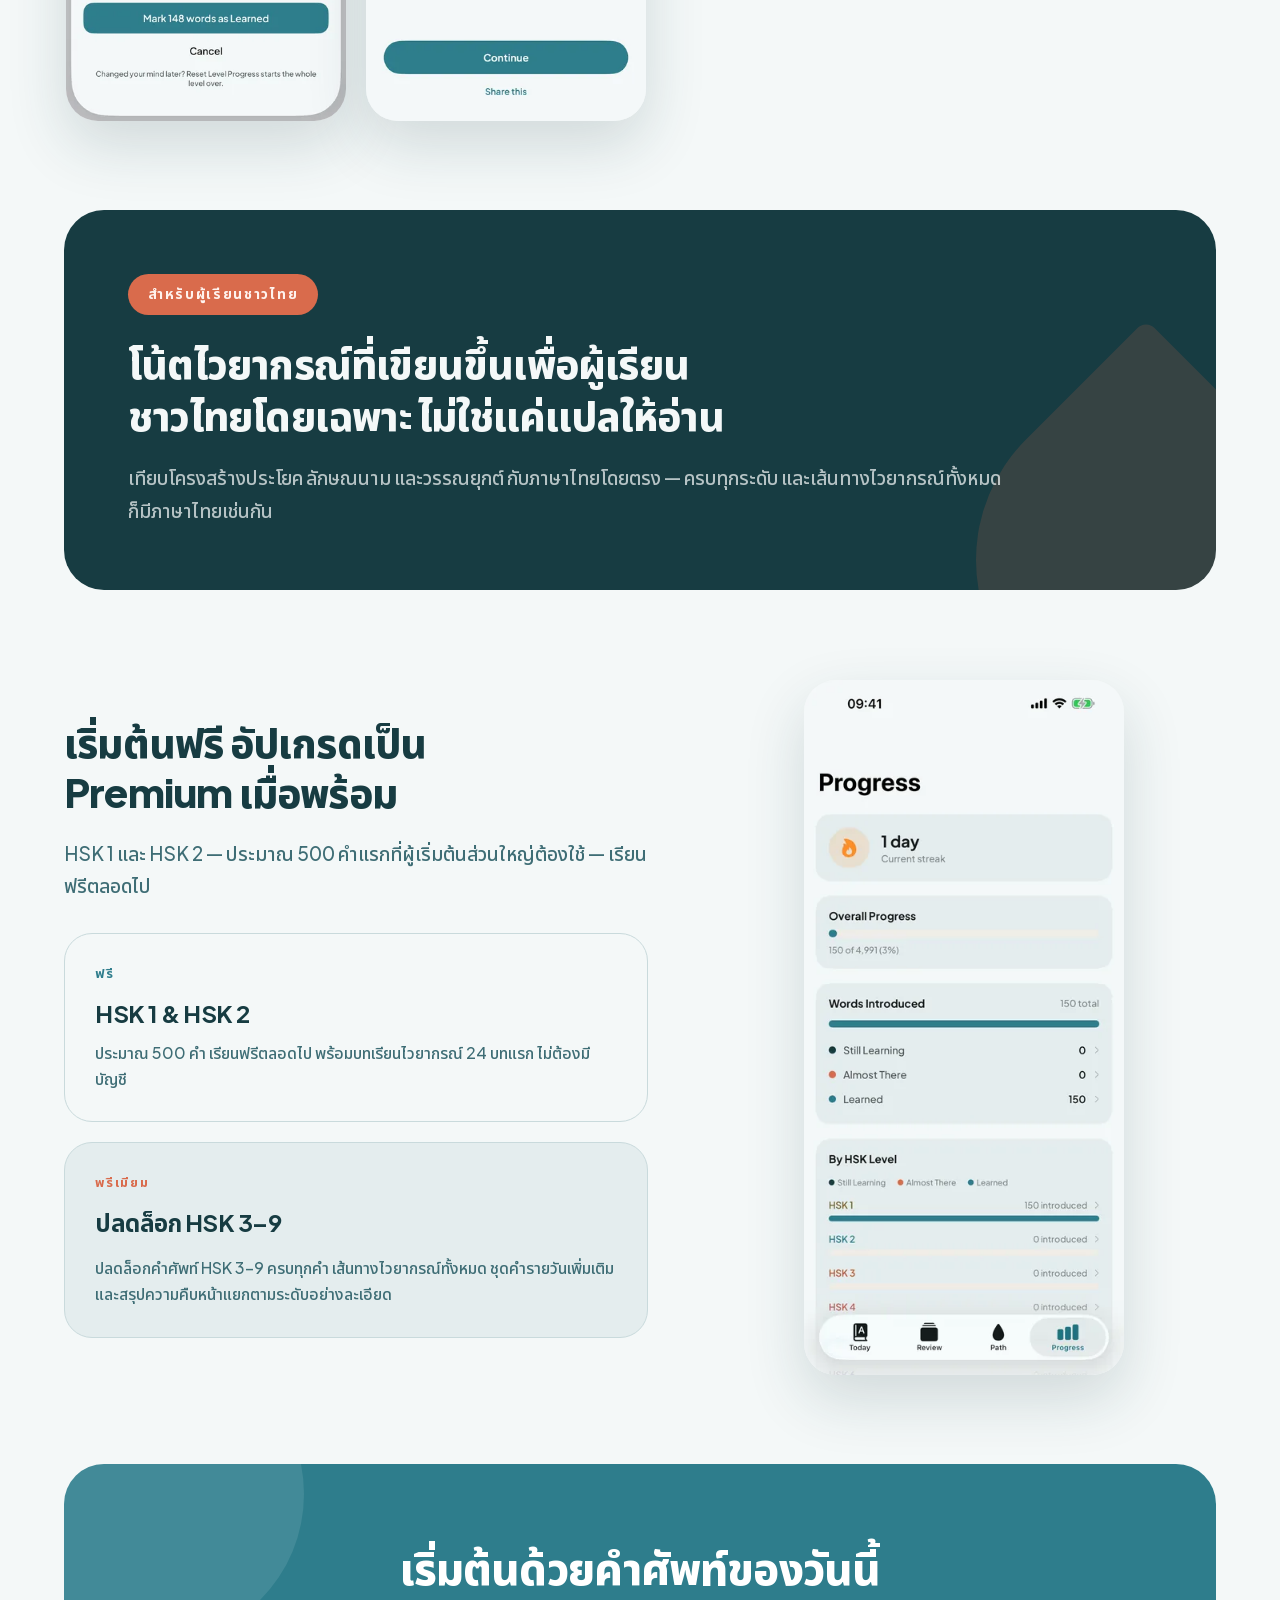
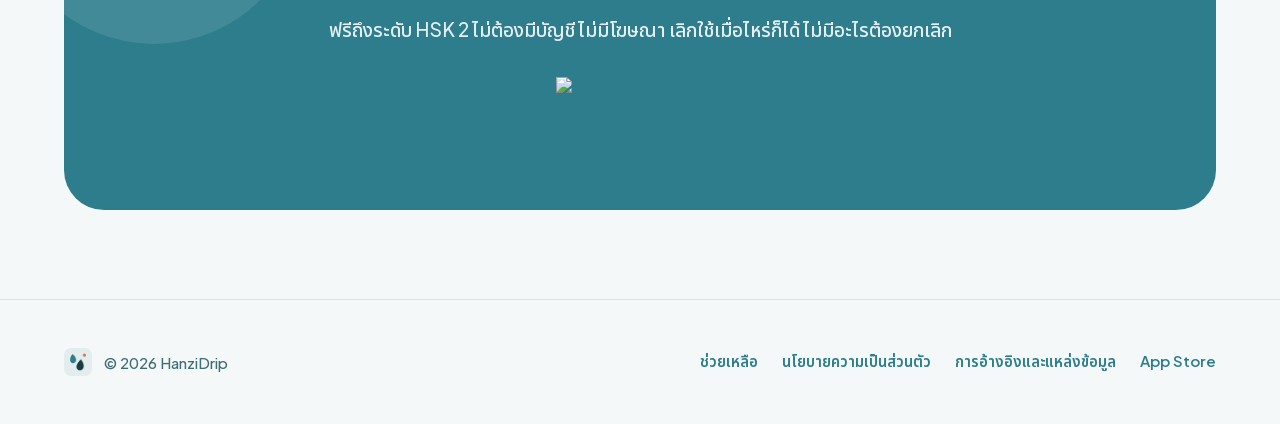
==== commit e294a14c: "Homepage: say 'HSK 1-9' instead of 'HSK 1 to 7-9' Co-Authored-By: Claude Opus 5.5 <noreply@anthropic" ====
--- a/th/index.html
+++ b/th/index.html
@@ -4,7 +4,7 @@
 <meta charset="utf-8">
 <meta name="viewport" content="width=device-width, initial-scale=1">
 <title>HanziDrip — คำศัพท์จีน HSK 1-9 พร้อมไวยากรณ์</title>
-<meta name="description" content="คำศัพท์ HSK 3.0 จำนวน 10,062 คำ ตั้งแต่ HSK 1 ถึง 7–9 พร้อมโน้ตไวยากรณ์ ตัวอย่างประโยค เส้นทางไวยากรณ์ 124 บท และการทบทวนแบบเว้นระยะ พร้อมคำอธิบายภาษาไทยโดยเฉพาะ ไม่มีโฆษณา ไม่ต้องสมัครสมาชิก HSK 1-2 เรียนฟรีตลอดไป">
+<meta name="description" content="คำศัพท์ HSK 1–9 จำนวน 10,062 คำ พร้อมโน้ตไวยากรณ์ ตัวอย่างประโยค เส้นทางไวยากรณ์ 124 บท และการทบทวนแบบเว้นระยะ พร้อมคำอธิบายภาษาไทยโดยเฉพาะ ไม่มีโฆษณา ไม่ต้องสมัครสมาชิก HSK 1-2 เรียนฟรีตลอดไป">
 <link rel="canonical" href="https://kamonchanoklh.github.io/hanzidrip-pages/th/">
 <link rel="alternate" hreflang="en" href="https://kamonchanoklh.github.io/hanzidrip-pages/">
 <link rel="alternate" hreflang="th" href="https://kamonchanoklh.github.io/hanzidrip-pages/th/">
@@ -14,13 +14,13 @@
 <meta property="og:site_name" content="HanziDrip">
 <meta property="og:url" content="https://kamonchanoklh.github.io/hanzidrip-pages/th/">
 <meta property="og:title" content="HanziDrip — คำศัพท์จีน HSK 1-9 พร้อมไวยากรณ์">
-<meta property="og:description" content="คำศัพท์ HSK 3.0 จำนวน 10,062 คำ ตั้งแต่ HSK 1 ถึง 7–9 พร้อมโน้ตไวยากรณ์ ตัวอย่างประโยค เส้นทางไวยากรณ์ 124 บท และการทบทวนแบบเว้นระยะ พร้อมคำอธิบายภาษาไทยโดยเฉพาะ ไม่มีโฆษณา ไม่ต้องสมัครสมาชิก HSK 1-2 เรียนฟรีตลอดไป">
+<meta property="og:description" content="คำศัพท์ HSK 1–9 จำนวน 10,062 คำ พร้อมโน้ตไวยากรณ์ ตัวอย่างประโยค เส้นทางไวยากรณ์ 124 บท และการทบทวนแบบเว้นระยะ พร้อมคำอธิบายภาษาไทยโดยเฉพาะ ไม่มีโฆษณา ไม่ต้องสมัครสมาชิก HSK 1-2 เรียนฟรีตลอดไป">
 <meta property="og:image" content="https://kamonchanoklh.github.io/hanzidrip-pages/assets/og-1200x630.png">
 <meta property="og:image:width" content="1200">
 <meta property="og:image:height" content="630">
 <meta name="twitter:card" content="summary_large_image">
 <meta name="twitter:title" content="HanziDrip — คำศัพท์จีน HSK 1-9 พร้อมไวยากรณ์">
-<meta name="twitter:description" content="คำศัพท์ HSK 3.0 จำนวน 10,062 คำ ตั้งแต่ HSK 1 ถึง 7–9 พร้อมโน้ตไวยากรณ์ ตัวอย่างประโยค เส้นทางไวยากรณ์ 124 บท และคำอธิบายภาษาไทยโดยเฉพาะ">
+<meta name="twitter:description" content="คำศัพท์ HSK 1–9 จำนวน 10,062 คำ พร้อมโน้ตไวยากรณ์ ตัวอย่างประโยค เส้นทางไวยากรณ์ 124 บท และคำอธิบายภาษาไทยโดยเฉพาะ">
 <meta name="twitter:image" content="https://kamonchanoklh.github.io/hanzidrip-pages/assets/og-1200x630.png">
 <link href="../assets/fonts.css" rel="stylesheet">
 <style>
@@ -65,7 +65,7 @@
     <div style="max-width: 1180px; margin: 0 auto; display: flex; flex-wrap: wrap; gap: clamp(36px, 5vw, 72px); align-items: center">
       <div style="flex: 1 1 420px; min-width: 0">
         <div style="font: 700 14px 'Plus Jakarta Sans', 'Noto Sans Thai'; letter-spacing: 0.16em; text-transform: uppercase; color: #2E7D8C">HSK 1–9 · iPhone</div>
-        <h1 style="margin: 16px 0 0; font: 800 clamp(34px, 5vw, 58px)/1.2 'Plus Jakarta Sans', 'Noto Sans Thai'; letter-spacing: -0.02em; color: #173C42; text-wrap: balance">คำศัพท์ HSK ทุกระดับ ตั้งแต่ <span style="white-space: nowrap">1 ถึง 7–9</span> เรียนทีละนิด ทุกวัน</h1>
+        <h1 style="margin: 16px 0 0; font: 800 clamp(34px, 5vw, 58px)/1.2 'Plus Jakarta Sans', 'Noto Sans Thai'; letter-spacing: -0.02em; color: #173C42; text-wrap: balance">คำศัพท์ <span style="white-space: nowrap">HSK 1–9</span> เรียนทีละนิด ทุกวัน</h1>
         <p style="margin: 24px 0 0; font: 500 clamp(17px, 1.5vw, 20px)/1.7 'Plus Jakarta Sans', 'Noto Sans Thai'; color: #3E6D75; max-width: 34em; text-wrap: pretty">แอปคำศัพท์รายวันสำหรับผู้เตรียมสอบ HSK และผู้เรียนภาษาจีนที่ตั้งใจจริง ทุกคำสอนอย่างถูกต้องครบถ้วน พร้อมเส้นทางไวยากรณ์ 124 บท แบบทดสอบสามรูปแบบ และการทบทวนที่คำนวณจังหวะก่อนคุณลืม ไม่คัดกรองบางส่วน ไม่มีโฆษณา ไม่ต้องสมัครบัญชี</p>
         <div style="margin-top: 34px; display: flex; flex-wrap: wrap; gap: 18px; align-items: center">
           <a href="https://apps.apple.com/th/app/hanzidrip/id6803936114" style="display: inline-flex; align-items: center" class="hv5"><img src="https://toolbox.marketingtools.apple.com/api/v2/badges/download-on-the-app-store/black/th-th?releaseDate=1788480000" alt="ดาวน์โหลดบน App Store" width="168" height="56" style="width: 168px; height: 56px; display: block"></a>
@@ -81,7 +81,7 @@
             <div style="width: 14px; height: 14px; background: #D96B4C; border-radius: 50%"></div>
           </div>
           <div style="position: relative; font: 800 clamp(64px, 9vw, 120px)/0.92 'Plus Jakarta Sans', 'Noto Sans Thai'; letter-spacing: -0.05em; color: #2E7D8C">10,062</div>
-          <div style="position: relative; margin-top: 18px; font: 600 clamp(17px, 1.7vw, 22px)/1.5 'Plus Jakarta Sans', 'Noto Sans Thai'; color: #173C42; text-wrap: pretty">คำศัพท์ HSK 3.0 ตั้งแต่ HSK 1 ถึง 7–9 — ทุกคำมีคำอธิบายครบ</div>
+          <div style="position: relative; margin-top: 18px; font: 600 clamp(17px, 1.7vw, 22px)/1.5 'Plus Jakarta Sans', 'Noto Sans Thai'; color: #173C42; text-wrap: pretty">คำศัพท์ HSK 1–9 — ทุกคำมีคำอธิบายครบ</div>
         </div>
       </div>
     </div>
@@ -276,8 +276,8 @@
           </div>
           <div style="flex: 1 1 240px; min-width: 0; background: #E4EDEE; border: 1px solid #C9DADC; border-radius: 28px; padding: 30px">
             <div style="font: 700 13px 'Plus Jakarta Sans', 'Noto Sans Thai'; letter-spacing: 0.14em; text-transform: uppercase; color: #D96B4C">พรีเมียม</div>
-            <div style="margin-top: 14px; font: 700 24px 'Plus Jakarta Sans', 'Noto Sans Thai'; letter-spacing: -0.02em; color: #173C42">ปลดล็อก HSK 3 ถึง 7–9</div>
-            <div style="margin-top: 12px; font: 500 16px/1.6 'Plus Jakarta Sans', 'Noto Sans Thai'; color: #3E6D75">ปลดล็อกคำศัพท์ HSK 3 ถึง 7–9 ครบทุกคำ เส้นทางไวยากรณ์ทั้งหมด ชุดคำรายวันเพิ่มเติม และสรุปความคืบหน้าแยกตามระดับอย่างละเอียด</div>
+            <div style="margin-top: 14px; font: 700 24px 'Plus Jakarta Sans', 'Noto Sans Thai'; letter-spacing: -0.02em; color: #173C42">ปลดล็อก HSK 3–9</div>
+            <div style="margin-top: 12px; font: 500 16px/1.6 'Plus Jakarta Sans', 'Noto Sans Thai'; color: #3E6D75">ปลดล็อกคำศัพท์ HSK 3–9 ครบทุกคำ เส้นทางไวยากรณ์ทั้งหมด ชุดคำรายวันเพิ่มเติม และสรุปความคืบหน้าแยกตามระดับอย่างละเอียด</div>
           </div>
         </div>
       </div>
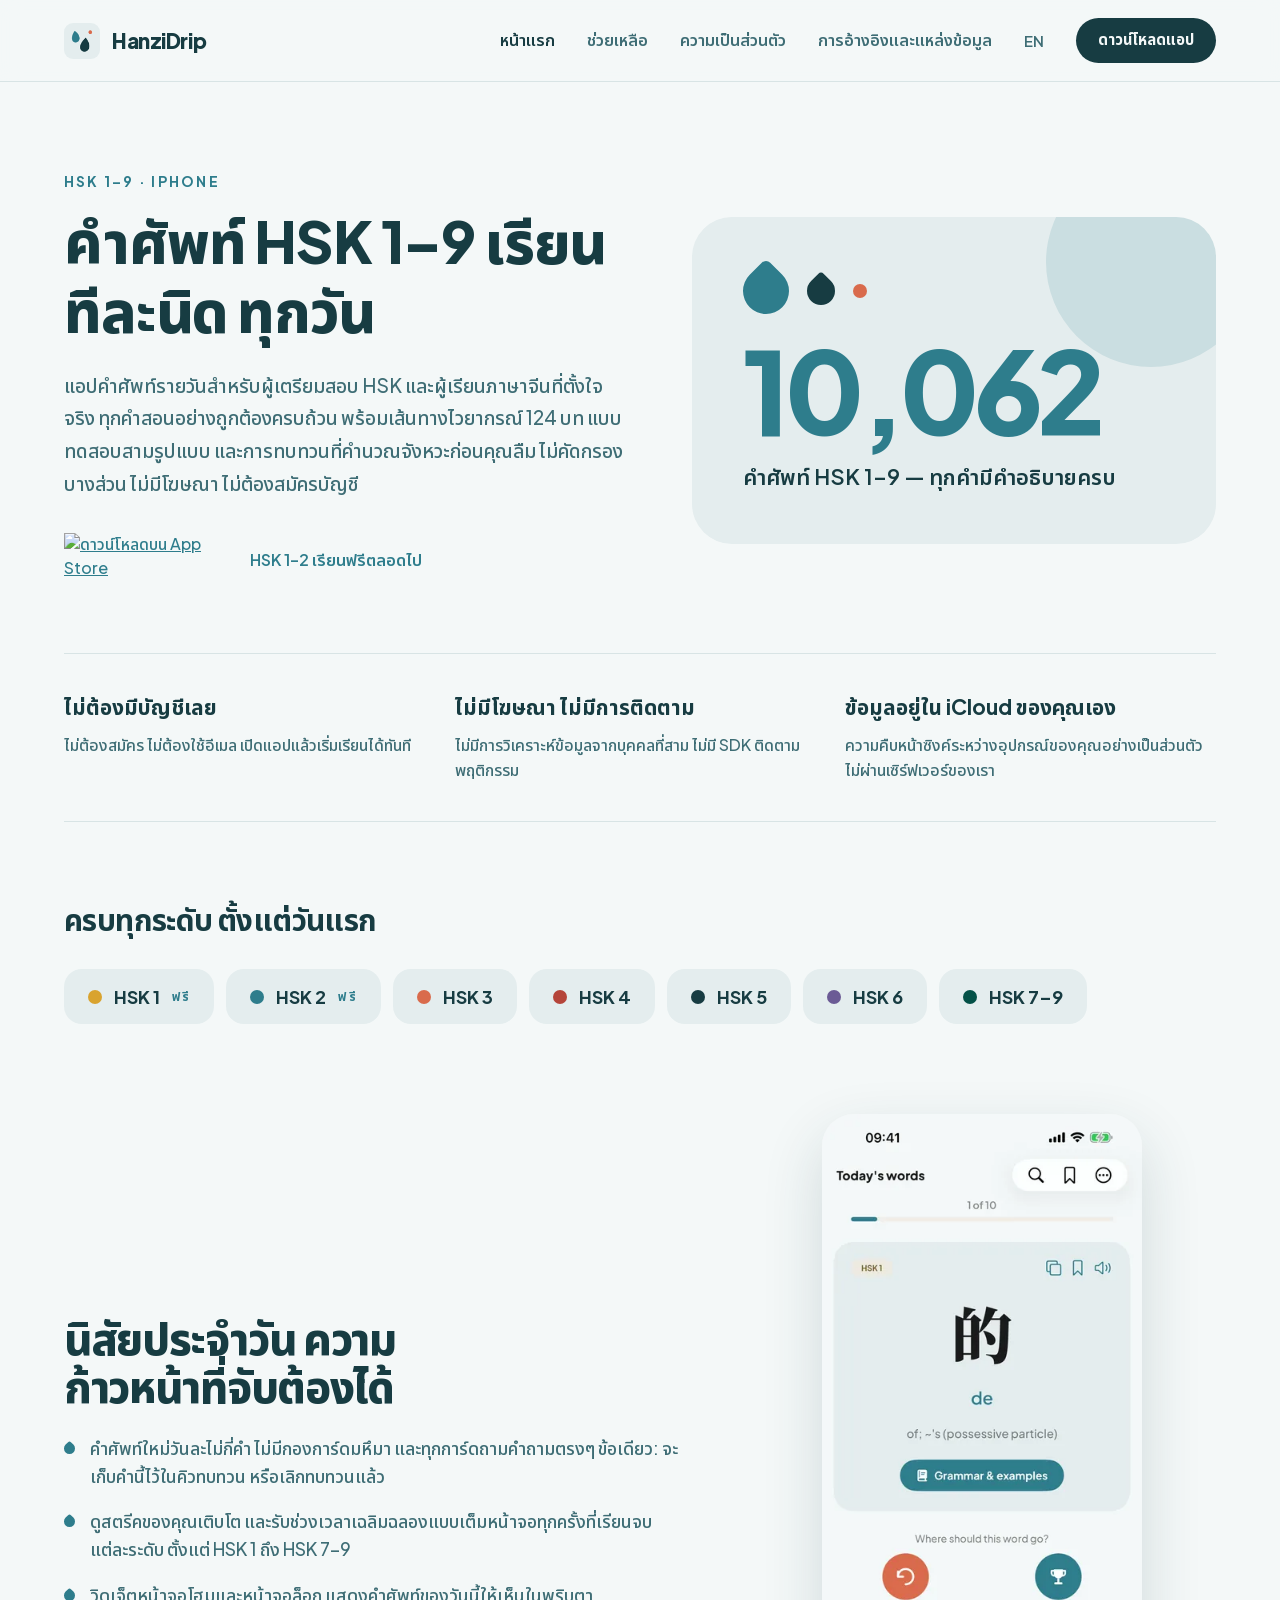
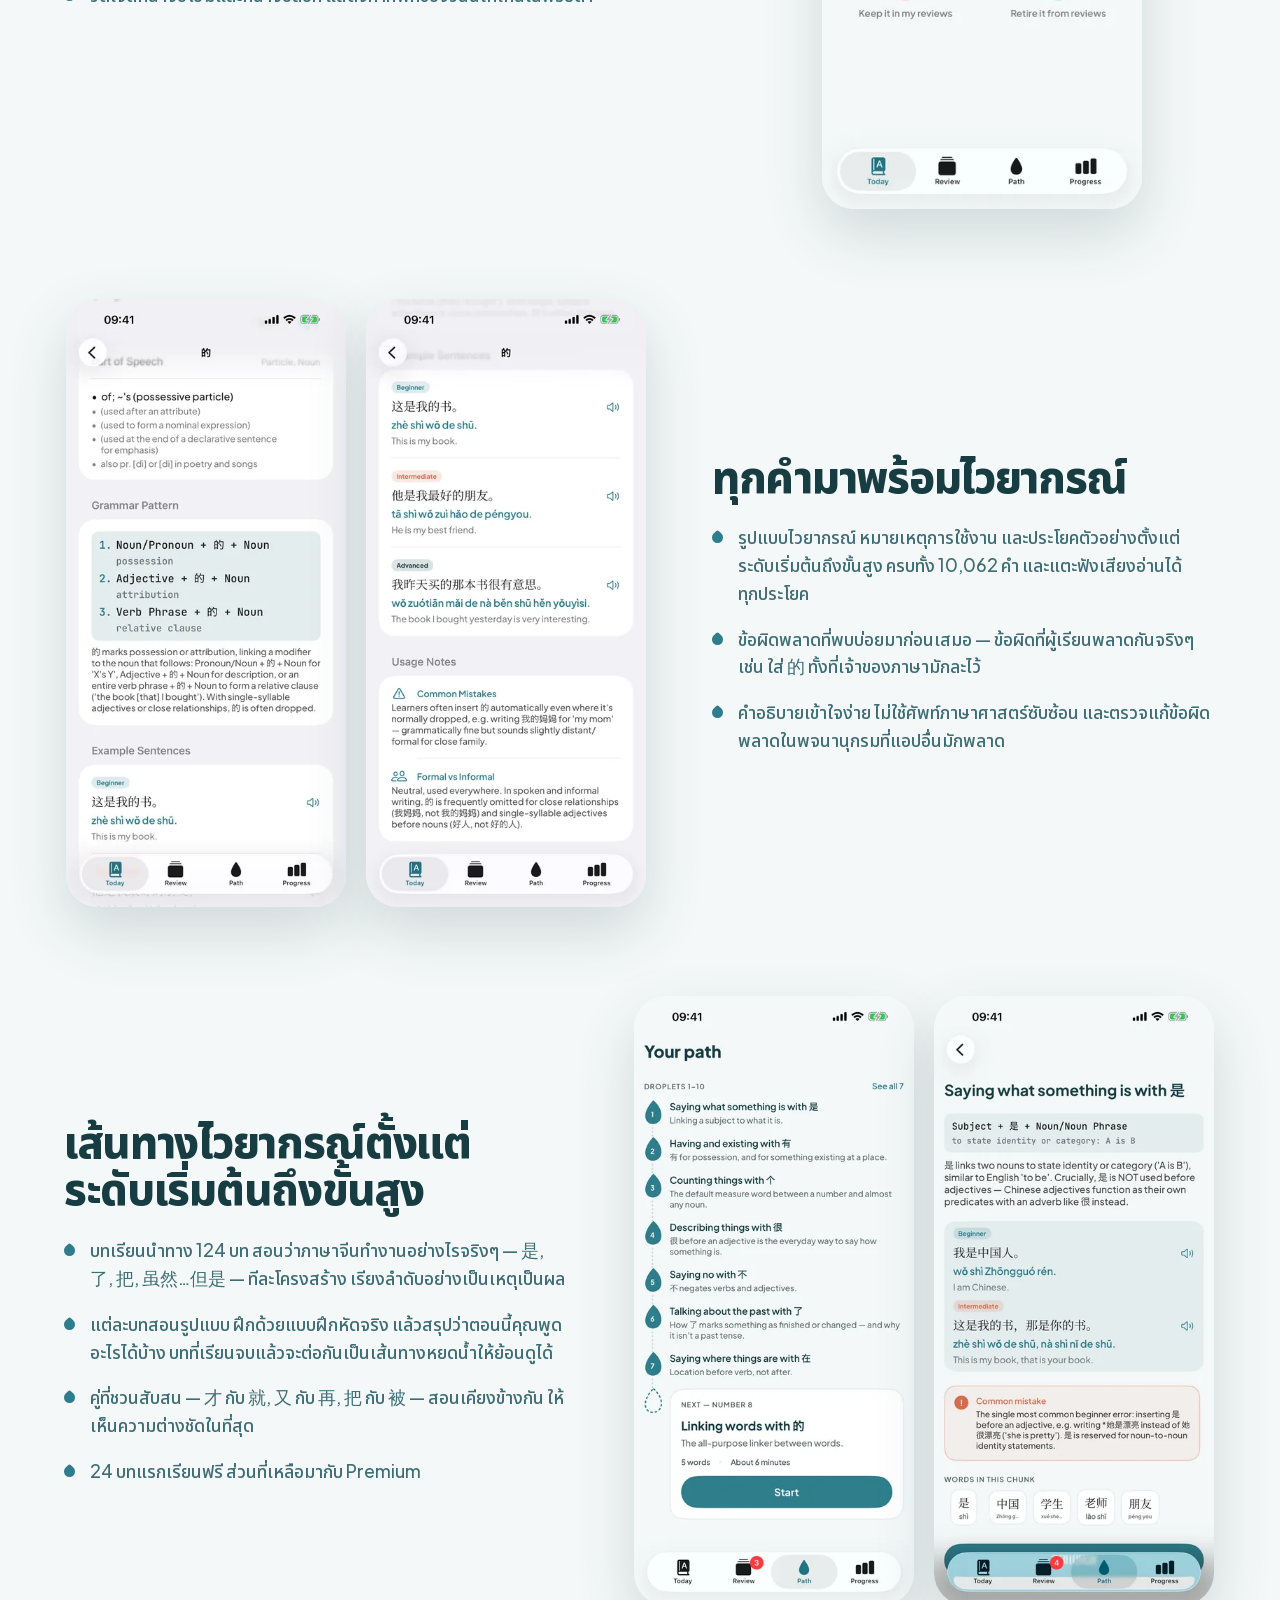
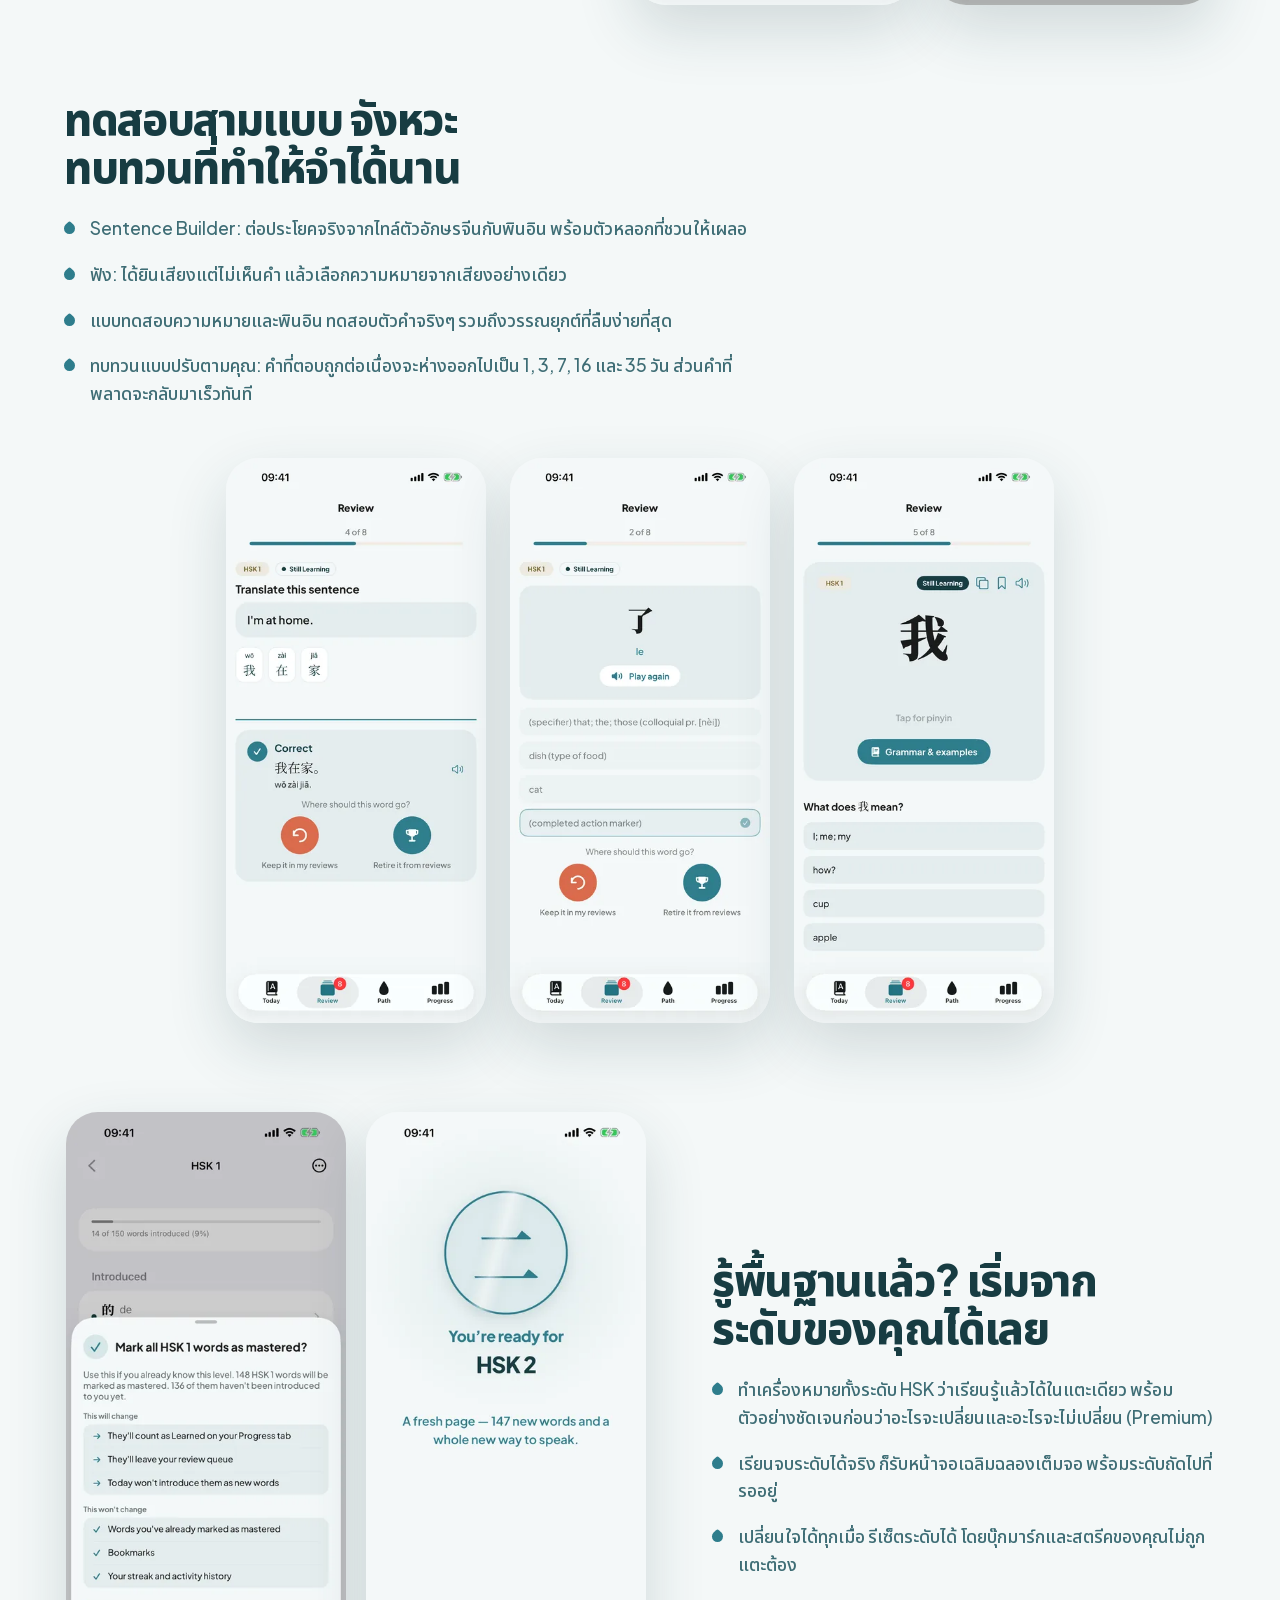
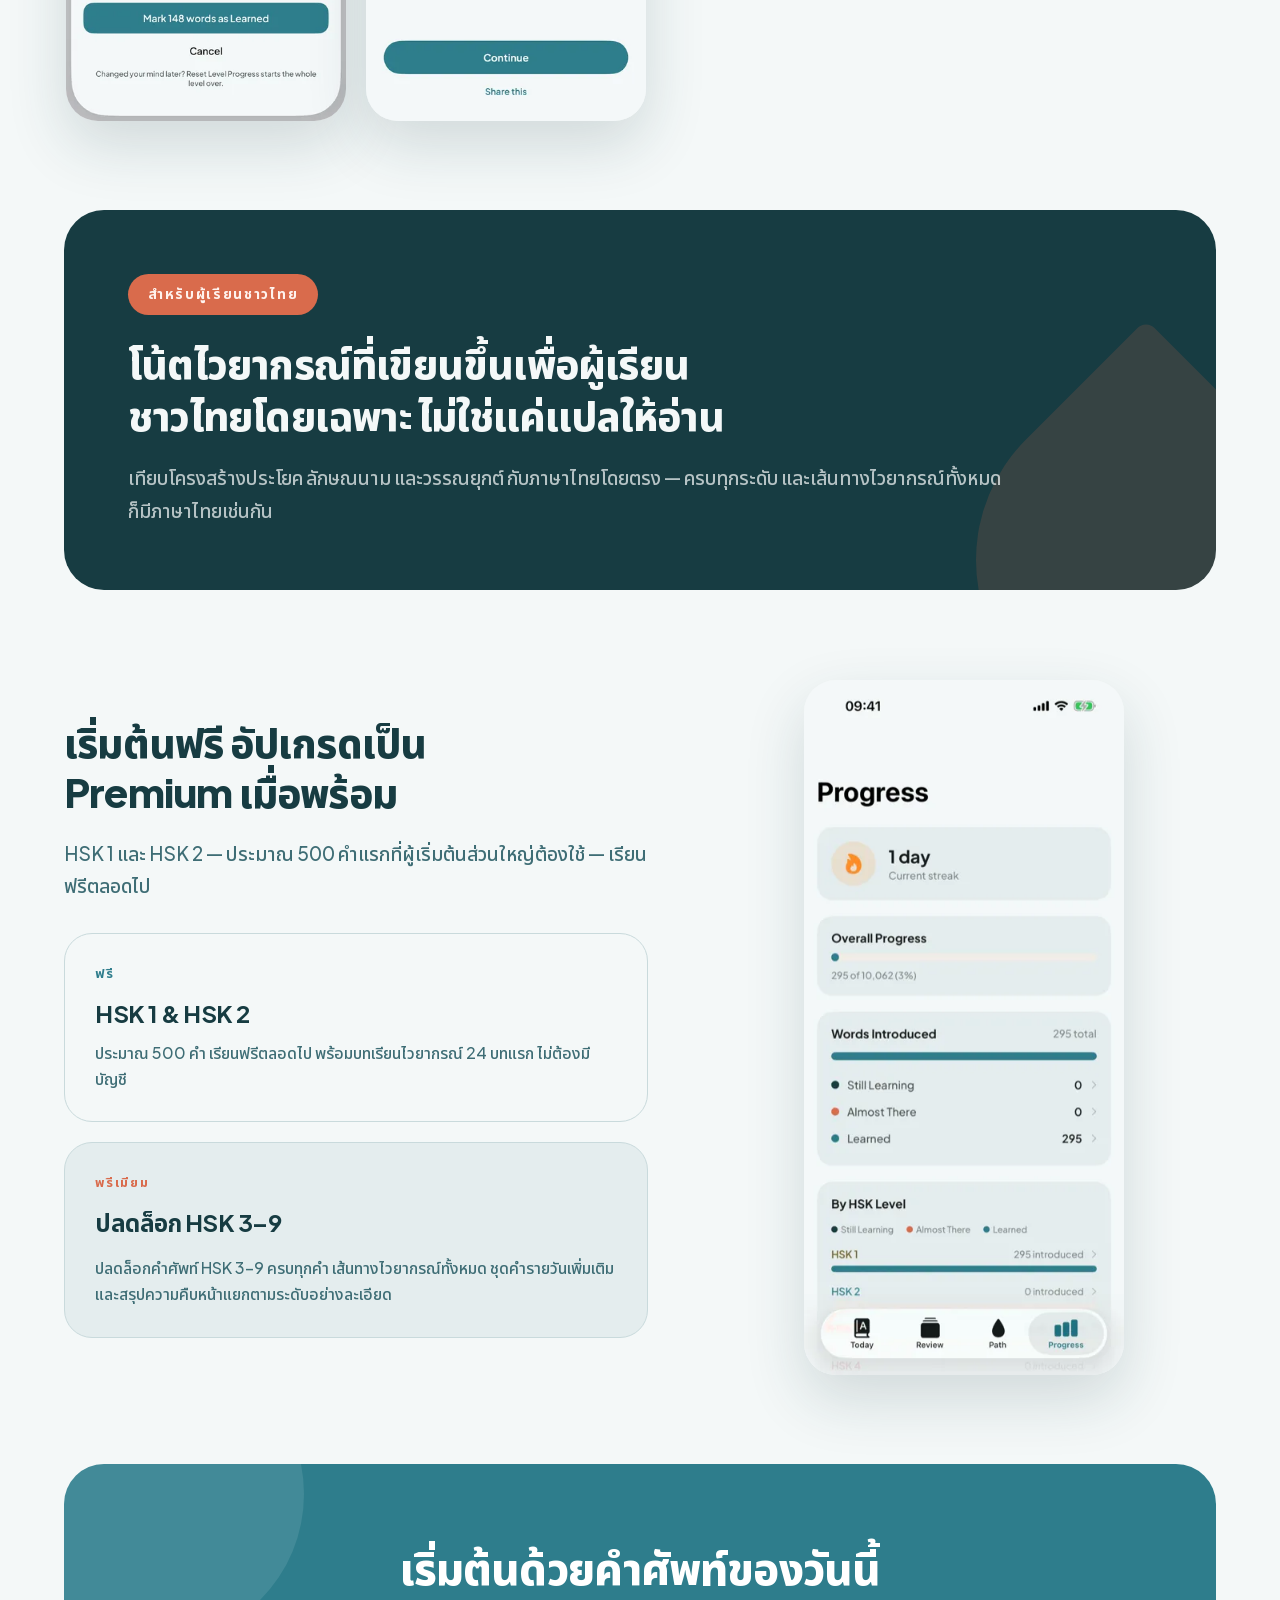
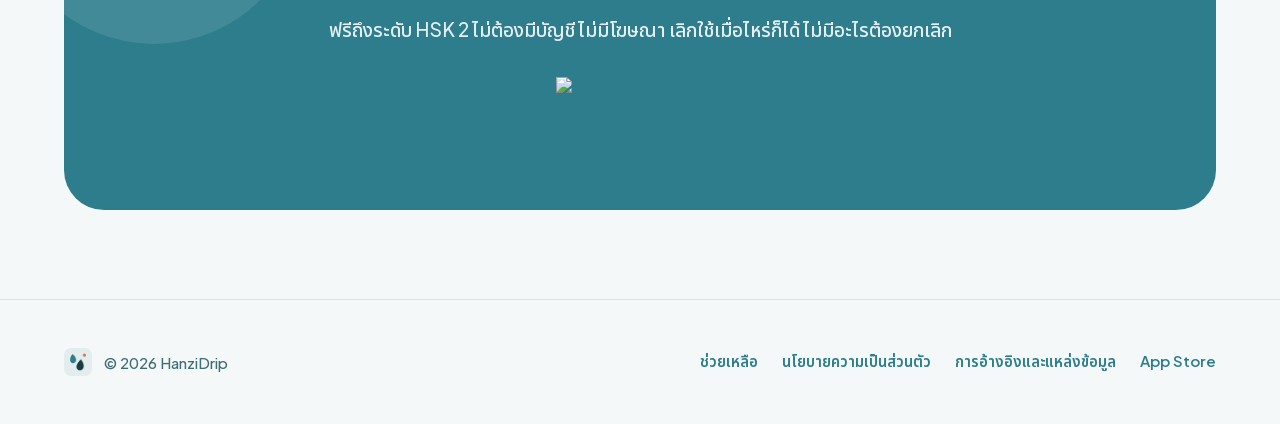
==== commit 14345651: "Retake the Progress screenshot for v1.5 (295 of 10,062) Co-Authored-By: Claude Opus 5.5 <noreply@ant" ====
--- a/th/index.html
+++ b/th/index.html
@@ -284,7 +284,7 @@
       <div style="flex: 1 1 300px; min-width: 0; display: flex; justify-content: center">
         <picture>
           <source type="image/webp" srcset="../screenshots/progress-400.webp 400w, ../screenshots/progress-800.webp 800w" sizes="320px">
-          <img src="../screenshots/progress-800.png" srcset="../screenshots/progress-400.png 400w, ../screenshots/progress-800.png 800w" sizes="320px" alt="หน้าจอ Progress ของ HanziDrip แสดงสถิติวันต่อเนื่อง ความคืบหน้ารวมจากทั้งหมด 4,991 คำ และสรุปแยกตามระดับ HSK" loading="lazy" style="width: 100%; max-width: 320px; height: auto; display: block; border-radius: 32px; box-shadow: 0 24px 60px rgba(23,60,66,0.16)">
+          <img src="../screenshots/progress-800.png" srcset="../screenshots/progress-400.png 400w, ../screenshots/progress-800.png 800w" sizes="320px" alt="หน้าจอ Progress ของ HanziDrip แสดงสถิติวันต่อเนื่อง ความคืบหน้ารวมจากทั้งหมด 10,062 คำ และสรุปแยกตามระดับ HSK" loading="lazy" style="width: 100%; max-width: 320px; height: auto; display: block; border-radius: 32px; box-shadow: 0 24px 60px rgba(23,60,66,0.16)">
         </picture>
       </div>
     </div>
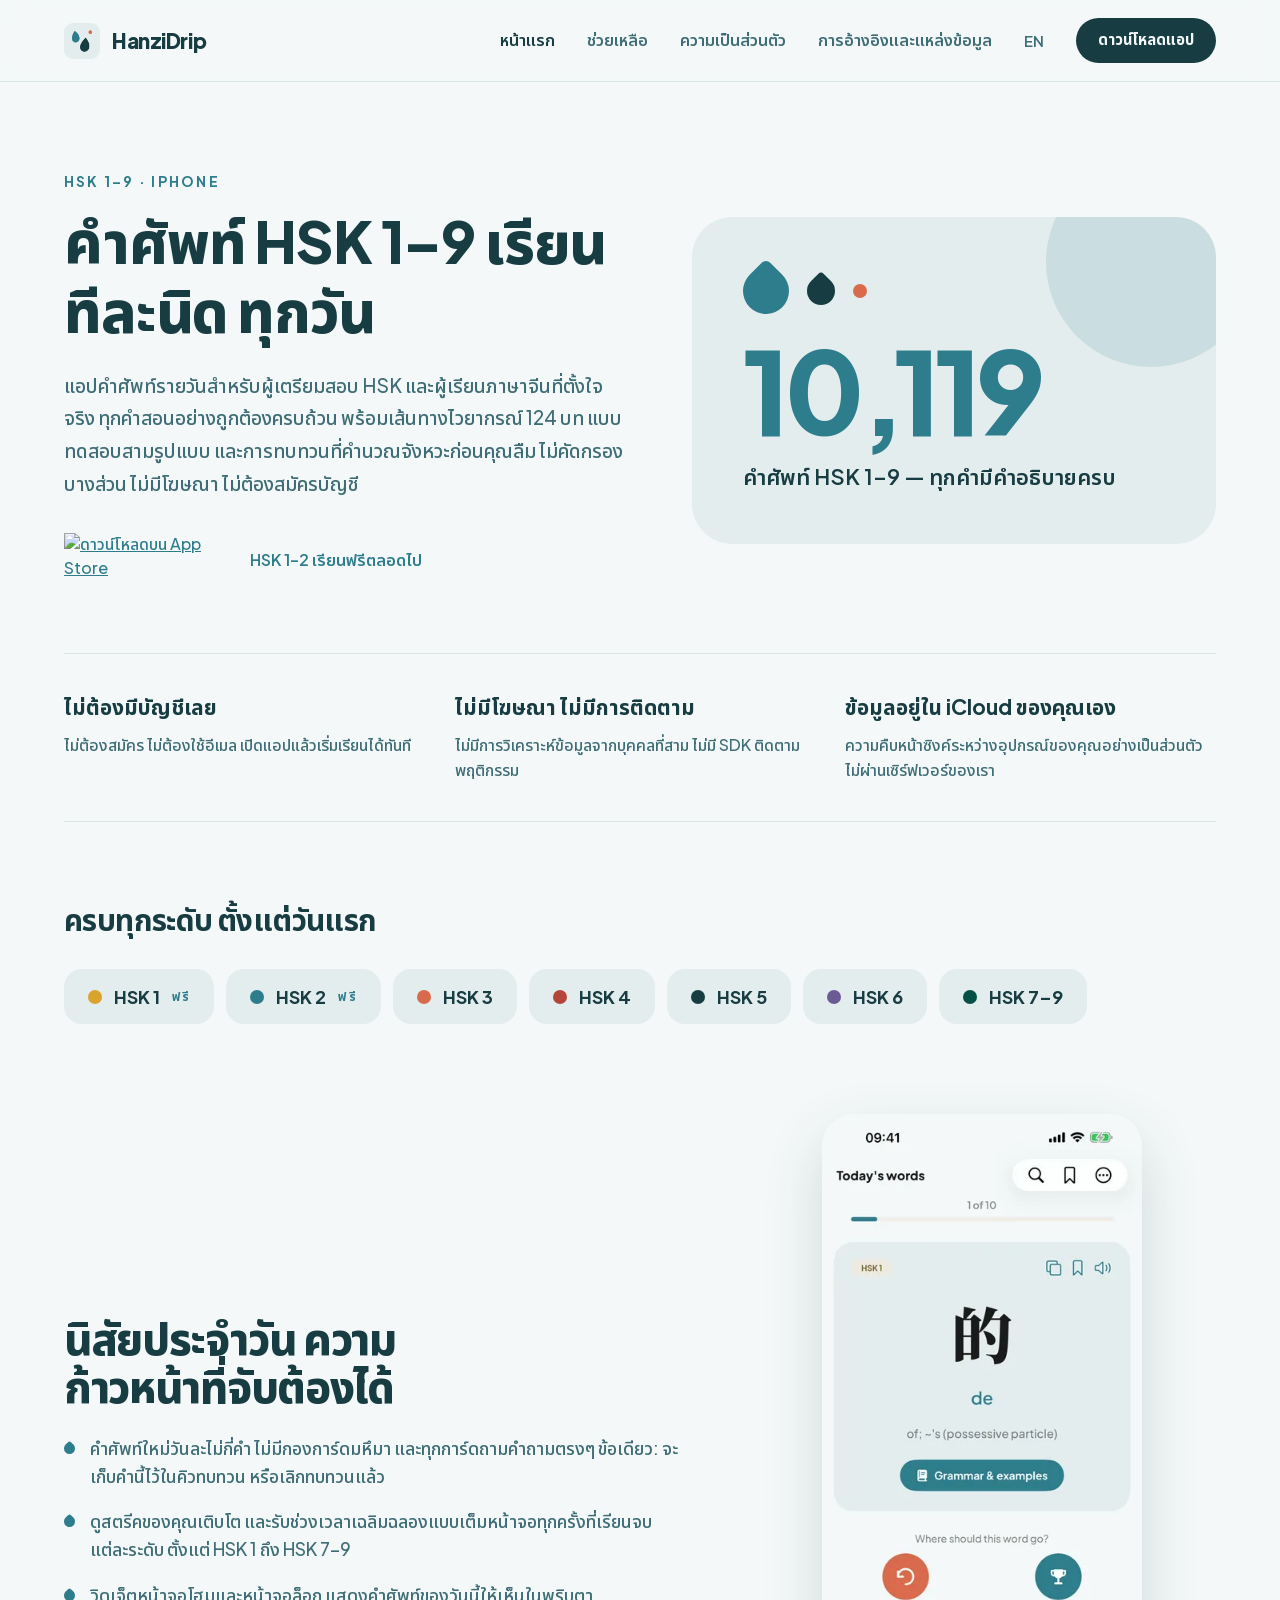
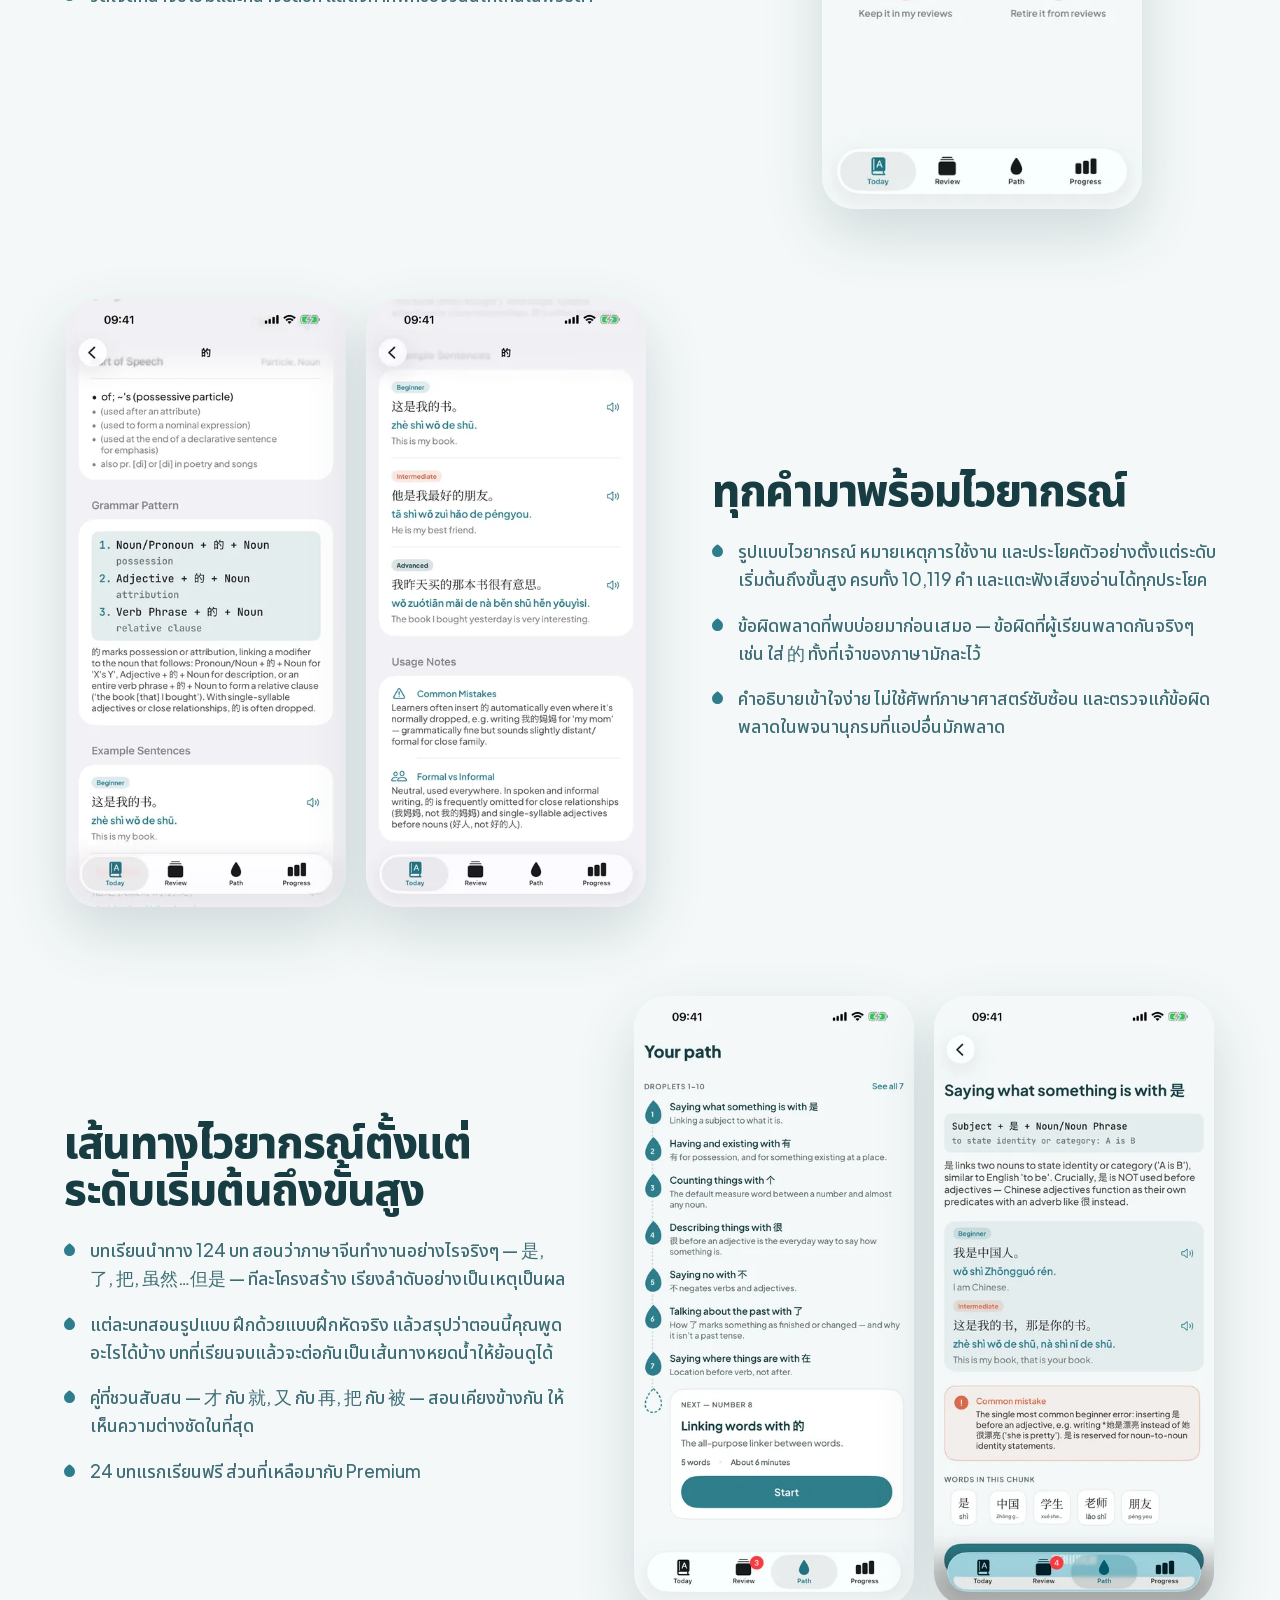
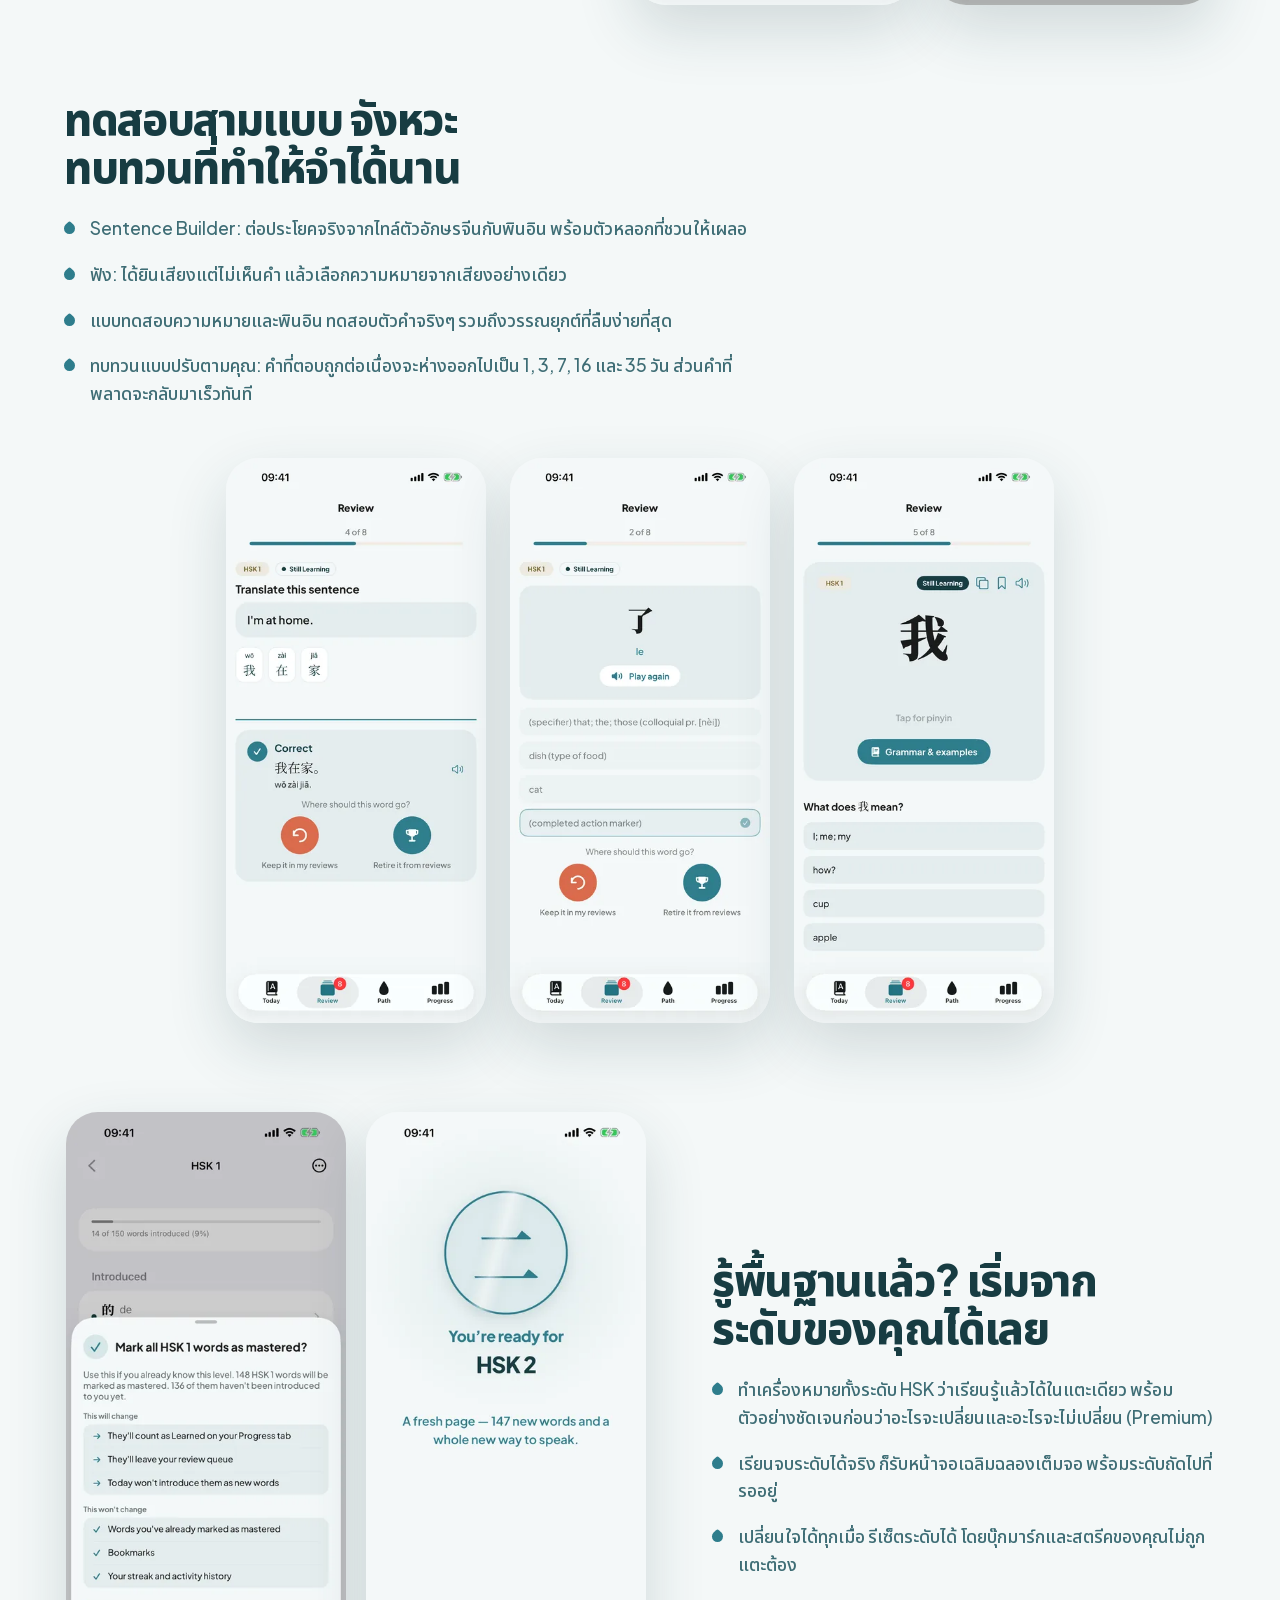
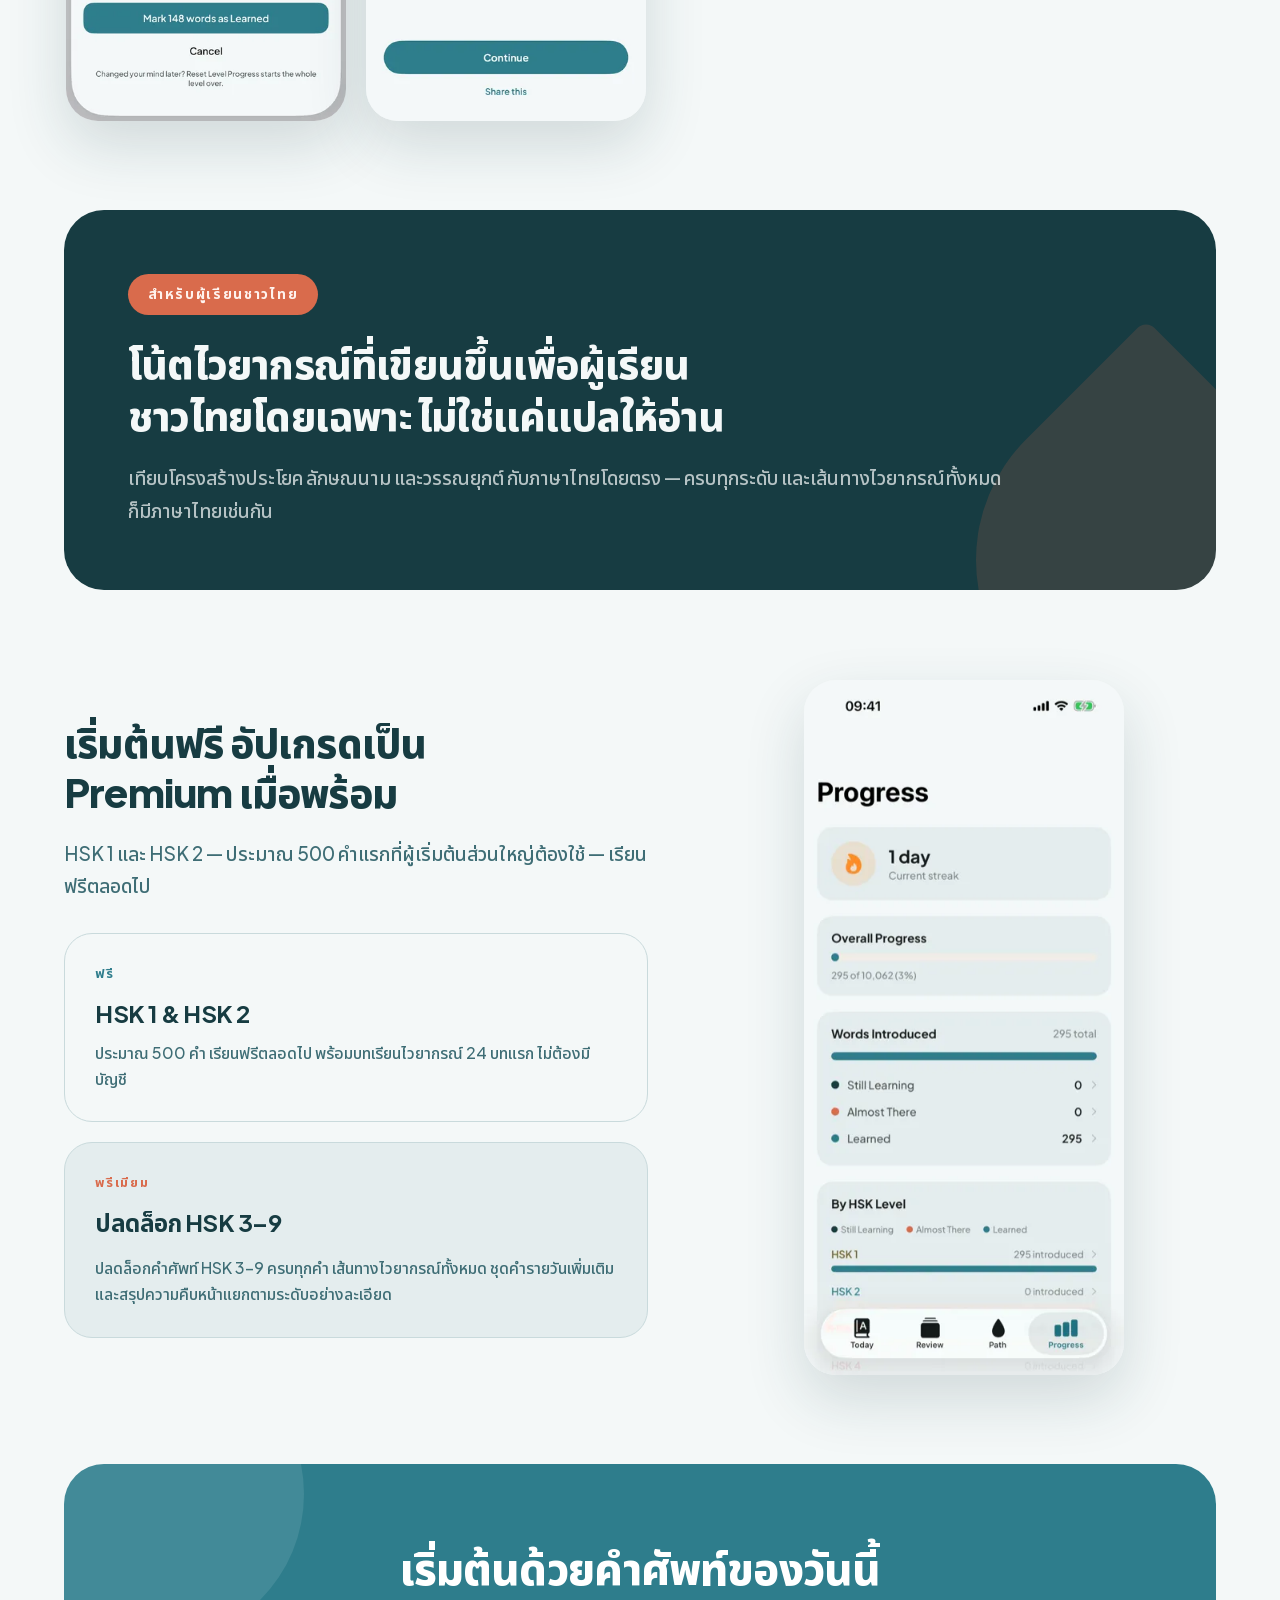
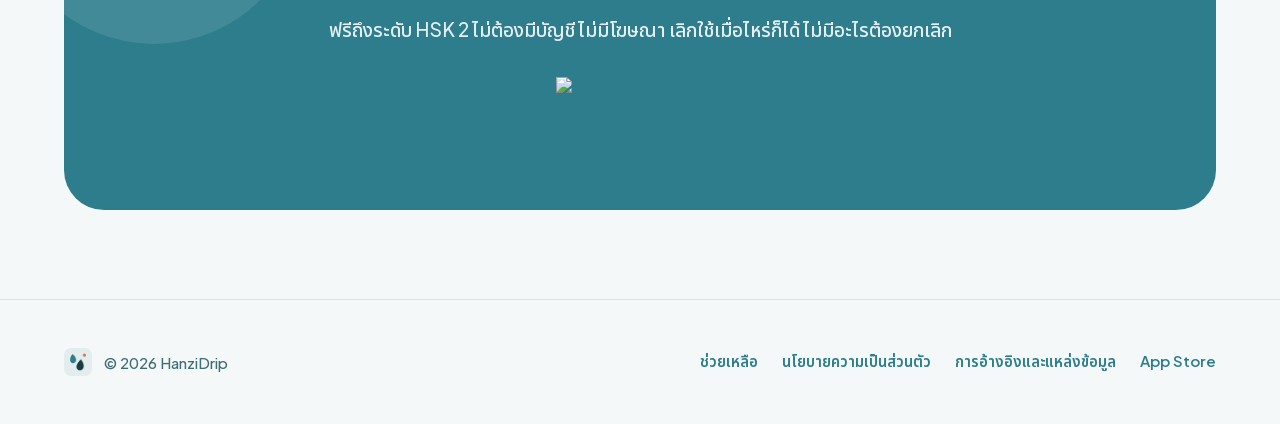
==== commit 7e5ed8a1: "Homepage (EN + TH): 10,119 words after adding 57 official HSK 1-5 words Co-Authored-By: Claude Opus " ====
--- a/th/index.html
+++ b/th/index.html
@@ -4,7 +4,7 @@
 <meta charset="utf-8">
 <meta name="viewport" content="width=device-width, initial-scale=1">
 <title>HanziDrip — คำศัพท์จีน HSK 1-9 พร้อมไวยากรณ์</title>
-<meta name="description" content="คำศัพท์ HSK 1–9 จำนวน 10,062 คำ พร้อมโน้ตไวยากรณ์ ตัวอย่างประโยค เส้นทางไวยากรณ์ 124 บท และการทบทวนแบบเว้นระยะ พร้อมคำอธิบายภาษาไทยโดยเฉพาะ ไม่มีโฆษณา ไม่ต้องสมัครสมาชิก HSK 1-2 เรียนฟรีตลอดไป">
+<meta name="description" content="คำศัพท์ HSK 1–9 จำนวน 10,119 คำ พร้อมโน้ตไวยากรณ์ ตัวอย่างประโยค เส้นทางไวยากรณ์ 124 บท และการทบทวนแบบเว้นระยะ พร้อมคำอธิบายภาษาไทยโดยเฉพาะ ไม่มีโฆษณา ไม่ต้องสมัครสมาชิก HSK 1-2 เรียนฟรีตลอดไป">
 <link rel="canonical" href="https://kamonchanoklh.github.io/hanzidrip-pages/th/">
 <link rel="alternate" hreflang="en" href="https://kamonchanoklh.github.io/hanzidrip-pages/">
 <link rel="alternate" hreflang="th" href="https://kamonchanoklh.github.io/hanzidrip-pages/th/">
@@ -14,13 +14,13 @@
 <meta property="og:site_name" content="HanziDrip">
 <meta property="og:url" content="https://kamonchanoklh.github.io/hanzidrip-pages/th/">
 <meta property="og:title" content="HanziDrip — คำศัพท์จีน HSK 1-9 พร้อมไวยากรณ์">
-<meta property="og:description" content="คำศัพท์ HSK 1–9 จำนวน 10,062 คำ พร้อมโน้ตไวยากรณ์ ตัวอย่างประโยค เส้นทางไวยากรณ์ 124 บท และการทบทวนแบบเว้นระยะ พร้อมคำอธิบายภาษาไทยโดยเฉพาะ ไม่มีโฆษณา ไม่ต้องสมัครสมาชิก HSK 1-2 เรียนฟรีตลอดไป">
+<meta property="og:description" content="คำศัพท์ HSK 1–9 จำนวน 10,119 คำ พร้อมโน้ตไวยากรณ์ ตัวอย่างประโยค เส้นทางไวยากรณ์ 124 บท และการทบทวนแบบเว้นระยะ พร้อมคำอธิบายภาษาไทยโดยเฉพาะ ไม่มีโฆษณา ไม่ต้องสมัครสมาชิก HSK 1-2 เรียนฟรีตลอดไป">
 <meta property="og:image" content="https://kamonchanoklh.github.io/hanzidrip-pages/assets/og-1200x630.png">
 <meta property="og:image:width" content="1200">
 <meta property="og:image:height" content="630">
 <meta name="twitter:card" content="summary_large_image">
 <meta name="twitter:title" content="HanziDrip — คำศัพท์จีน HSK 1-9 พร้อมไวยากรณ์">
-<meta name="twitter:description" content="คำศัพท์ HSK 1–9 จำนวน 10,062 คำ พร้อมโน้ตไวยากรณ์ ตัวอย่างประโยค เส้นทางไวยากรณ์ 124 บท และคำอธิบายภาษาไทยโดยเฉพาะ">
+<meta name="twitter:description" content="คำศัพท์ HSK 1–9 จำนวน 10,119 คำ พร้อมโน้ตไวยากรณ์ ตัวอย่างประโยค เส้นทางไวยากรณ์ 124 บท และคำอธิบายภาษาไทยโดยเฉพาะ">
 <meta name="twitter:image" content="https://kamonchanoklh.github.io/hanzidrip-pages/assets/og-1200x630.png">
 <link href="../assets/fonts.css" rel="stylesheet">
 <style>
@@ -80,7 +80,7 @@
             <div style="width: 28px; height: 28px; background: #173C42; border-radius: 50% 50% 50% 4px; transform: rotate(135deg)"></div>
             <div style="width: 14px; height: 14px; background: #D96B4C; border-radius: 50%"></div>
           </div>
-          <div style="position: relative; font: 800 clamp(64px, 9vw, 120px)/0.92 'Plus Jakarta Sans', 'Noto Sans Thai'; letter-spacing: -0.05em; color: #2E7D8C">10,062</div>
+          <div style="position: relative; font: 800 clamp(64px, 9vw, 120px)/0.92 'Plus Jakarta Sans', 'Noto Sans Thai'; letter-spacing: -0.05em; color: #2E7D8C">10,119</div>
           <div style="position: relative; margin-top: 18px; font: 600 clamp(17px, 1.7vw, 22px)/1.5 'Plus Jakarta Sans', 'Noto Sans Thai'; color: #173C42; text-wrap: pretty">คำศัพท์ HSK 1–9 — ทุกคำมีคำอธิบายครบ</div>
         </div>
       </div>
@@ -170,7 +170,7 @@
       <div style="flex: 1 1 380px; min-width: 0">
         <h2 style="margin: 0; font: 800 clamp(28px, 3.4vw, 44px)/1.1 'Plus Jakarta Sans', 'Noto Sans Thai'; letter-spacing: -0.03em; color: #173C42; text-wrap: balance">ทุกคำมาพร้อมไวยากรณ์</h2>
         <ul style="margin: 24px 0 0; padding: 0; list-style: none; display: flex; flex-direction: column; gap: 18px">
-          <li style="font: 500 clamp(16px, 1.4vw, 18px)/1.55 'Plus Jakarta Sans', 'Noto Sans Thai'; color: #3E6D75; padding-left: 26px; position: relative; text-wrap: pretty"><span style="position: absolute; left: 0; top: 9px; width: 11px; height: 11px; background: #2E7D8C; border-radius: 50% 50% 50% 2px; transform: rotate(135deg)"></span>รูปแบบไวยากรณ์ หมายเหตุการใช้งาน และประโยคตัวอย่างตั้งแต่ระดับเริ่มต้นถึงขั้นสูง ครบทั้ง 10,062 คำ และแตะฟังเสียงอ่านได้ทุกประโยค</li>
+          <li style="font: 500 clamp(16px, 1.4vw, 18px)/1.55 'Plus Jakarta Sans', 'Noto Sans Thai'; color: #3E6D75; padding-left: 26px; position: relative; text-wrap: pretty"><span style="position: absolute; left: 0; top: 9px; width: 11px; height: 11px; background: #2E7D8C; border-radius: 50% 50% 50% 2px; transform: rotate(135deg)"></span>รูปแบบไวยากรณ์ หมายเหตุการใช้งาน และประโยคตัวอย่างตั้งแต่ระดับเริ่มต้นถึงขั้นสูง ครบทั้ง 10,119 คำ และแตะฟังเสียงอ่านได้ทุกประโยค</li>
           <li style="font: 500 clamp(16px, 1.4vw, 18px)/1.55 'Plus Jakarta Sans', 'Noto Sans Thai'; color: #3E6D75; padding-left: 26px; position: relative; text-wrap: pretty"><span style="position: absolute; left: 0; top: 9px; width: 11px; height: 11px; background: #2E7D8C; border-radius: 50% 50% 50% 2px; transform: rotate(135deg)"></span>ข้อผิดพลาดที่พบบ่อยมาก่อนเสมอ — ข้อผิดที่ผู้เรียนพลาดกันจริงๆ เช่น ใส่ 的 ทั้งที่เจ้าของภาษามักละไว้</li>
           <li style="font: 500 clamp(16px, 1.4vw, 18px)/1.55 'Plus Jakarta Sans', 'Noto Sans Thai'; color: #3E6D75; padding-left: 26px; position: relative; text-wrap: pretty"><span style="position: absolute; left: 0; top: 9px; width: 11px; height: 11px; background: #2E7D8C; border-radius: 50% 50% 50% 2px; transform: rotate(135deg)"></span>คำอธิบายเข้าใจง่าย ไม่ใช้ศัพท์ภาษาศาสตร์ซับซ้อน และตรวจแก้ข้อผิดพลาดในพจนานุกรมที่แอปอื่นมักพลาด</li>
         </ul>
@@ -284,7 +284,7 @@
       <div style="flex: 1 1 300px; min-width: 0; display: flex; justify-content: center">
         <picture>
           <source type="image/webp" srcset="../screenshots/progress-400.webp 400w, ../screenshots/progress-800.webp 800w" sizes="320px">
-          <img src="../screenshots/progress-800.png" srcset="../screenshots/progress-400.png 400w, ../screenshots/progress-800.png 800w" sizes="320px" alt="หน้าจอ Progress ของ HanziDrip แสดงสถิติวันต่อเนื่อง ความคืบหน้ารวมจากทั้งหมด 10,062 คำ และสรุปแยกตามระดับ HSK" loading="lazy" style="width: 100%; max-width: 320px; height: auto; display: block; border-radius: 32px; box-shadow: 0 24px 60px rgba(23,60,66,0.16)">
+          <img src="../screenshots/progress-800.png" srcset="../screenshots/progress-400.png 400w, ../screenshots/progress-800.png 800w" sizes="320px" alt="หน้าจอ Progress ของ HanziDrip แสดงสถิติวันต่อเนื่อง ความคืบหน้ารวมจากทั้งหมด 10,119 คำ และสรุปแยกตามระดับ HSK" loading="lazy" style="width: 100%; max-width: 320px; height: auto; display: block; border-radius: 32px; box-shadow: 0 24px 60px rgba(23,60,66,0.16)">
         </picture>
       </div>
     </div>
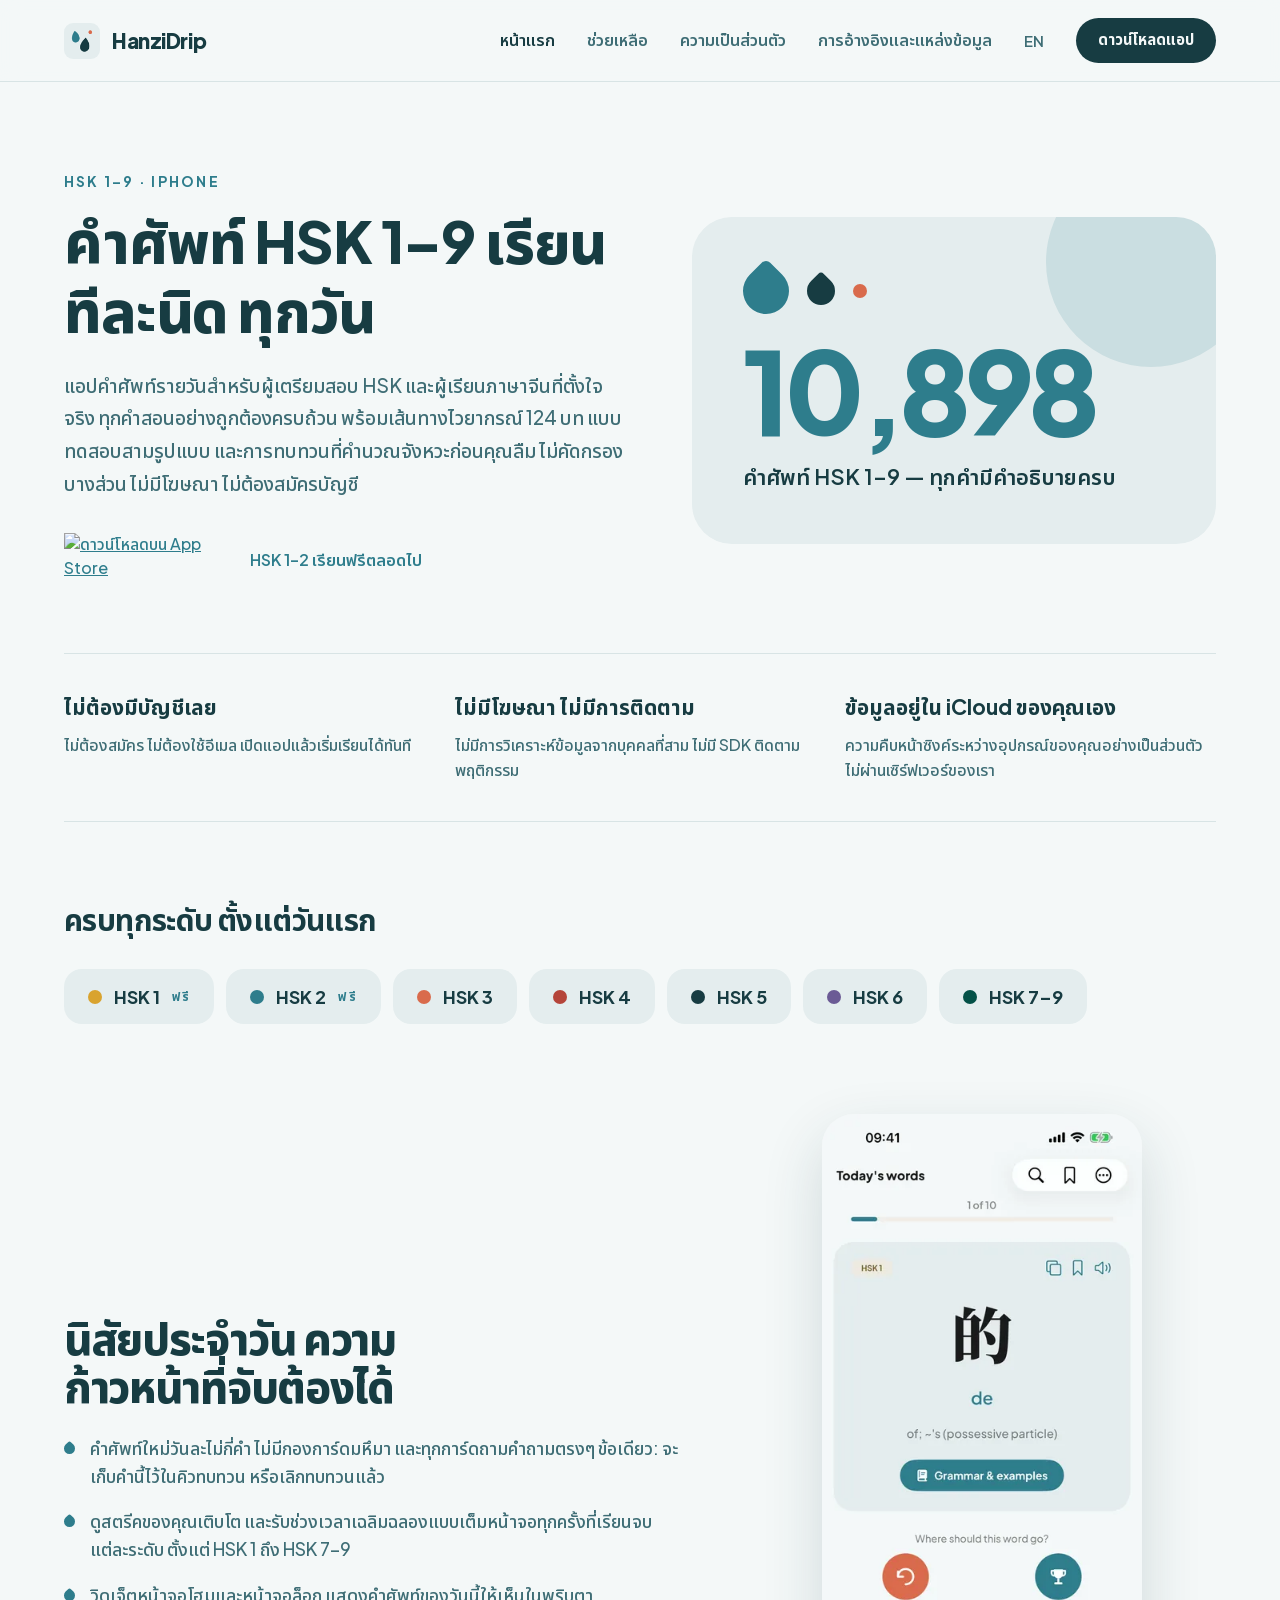
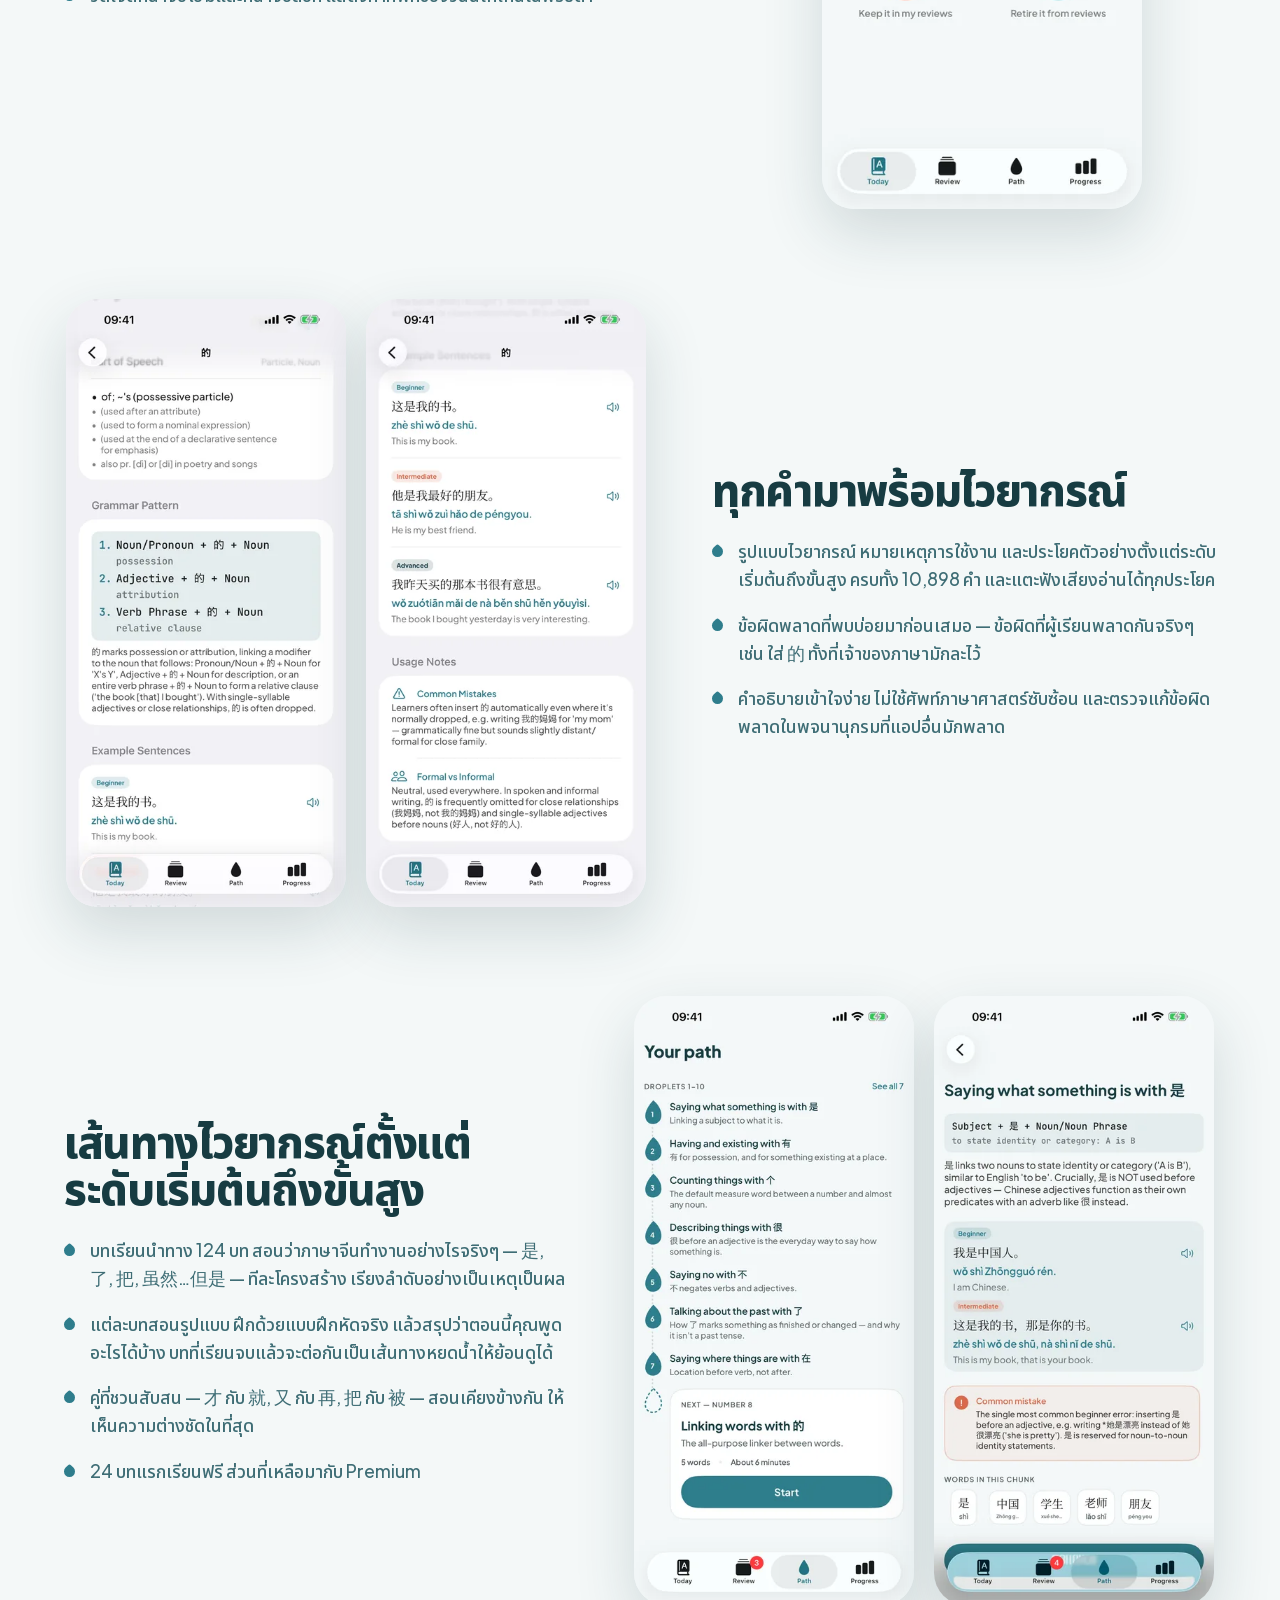
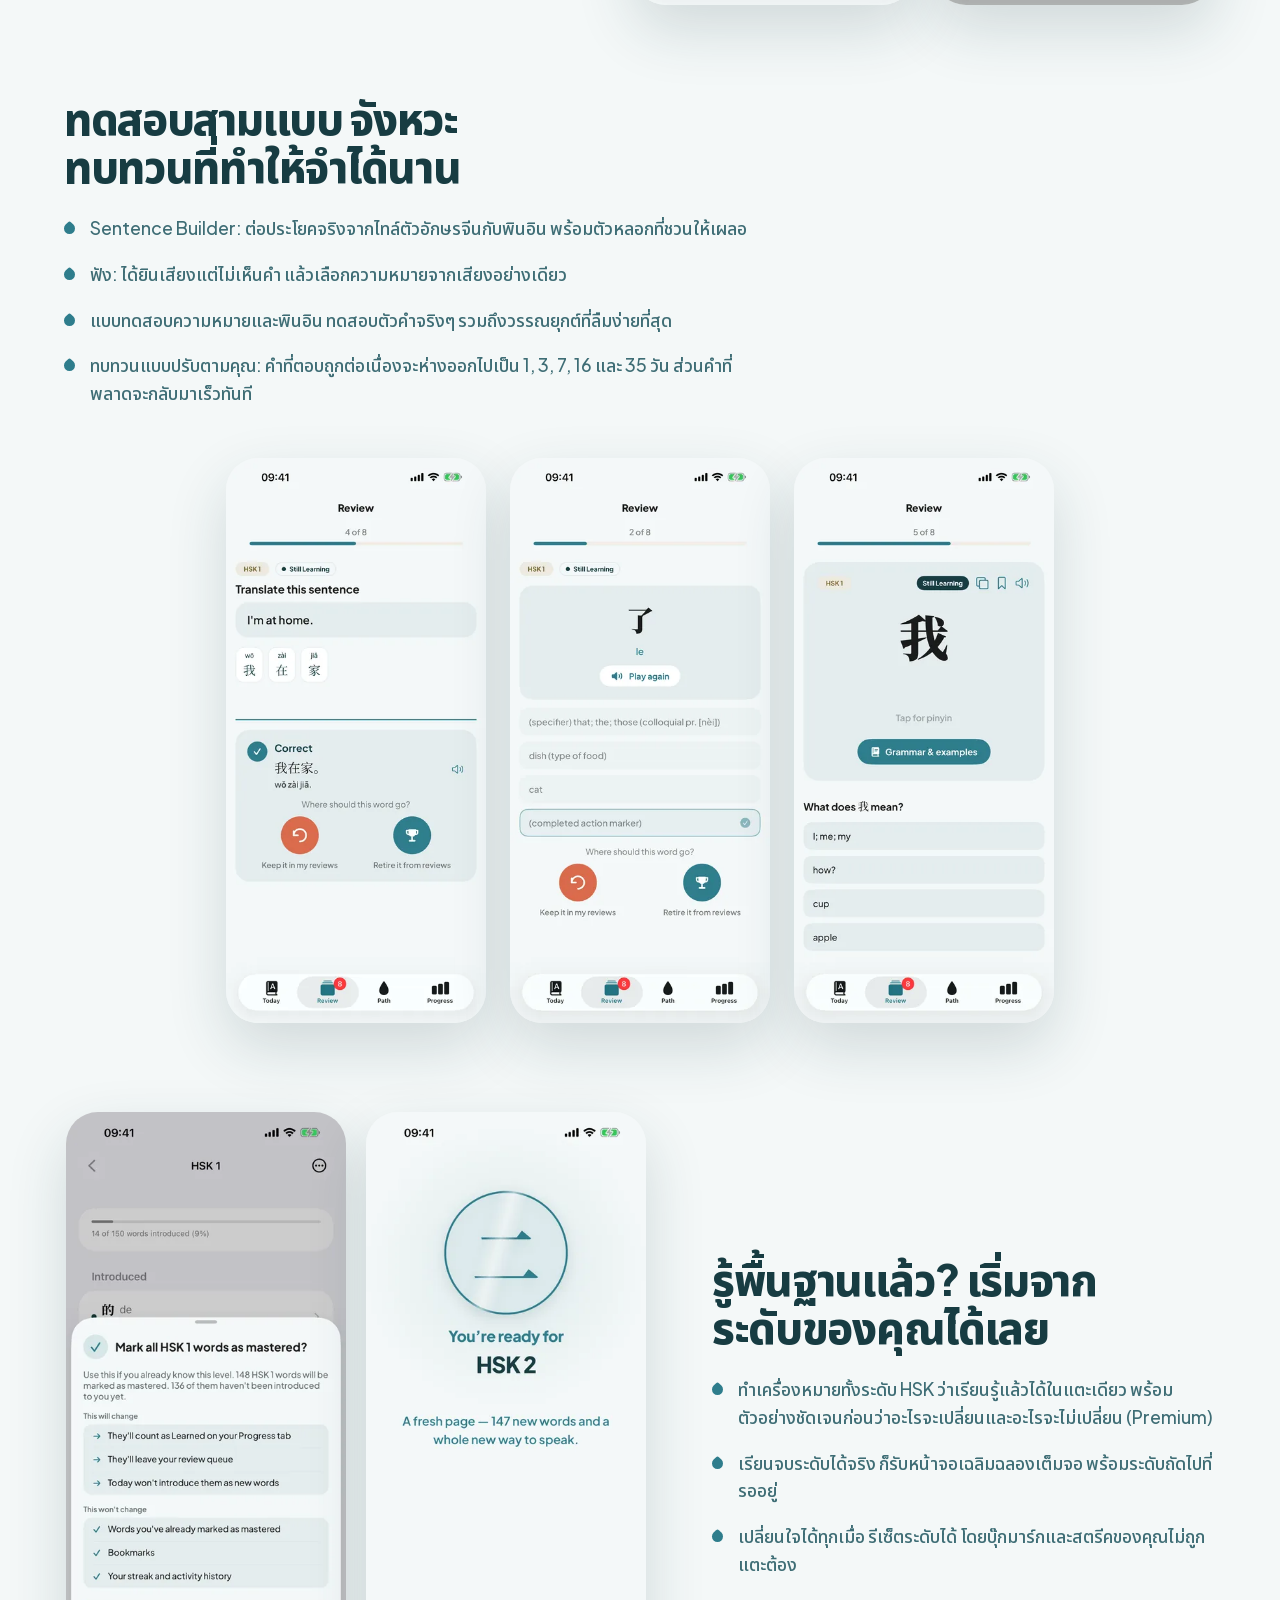
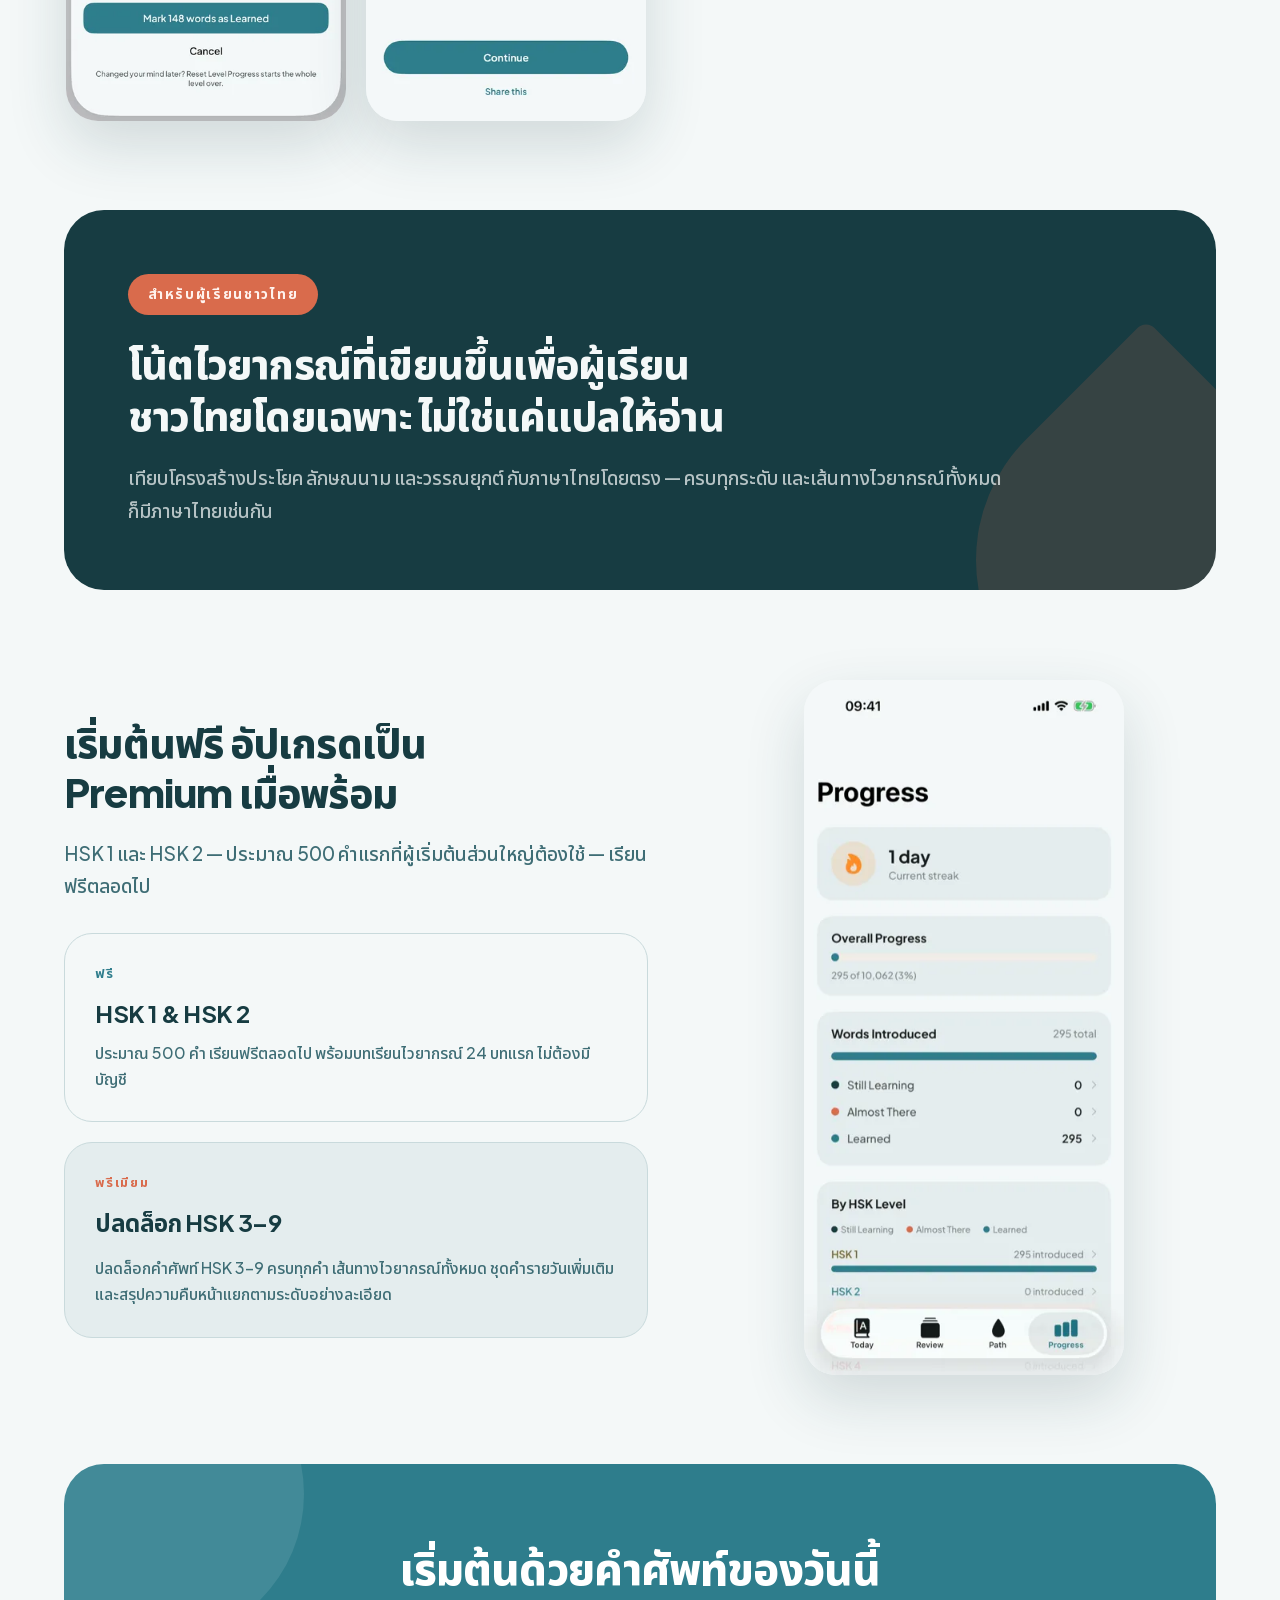
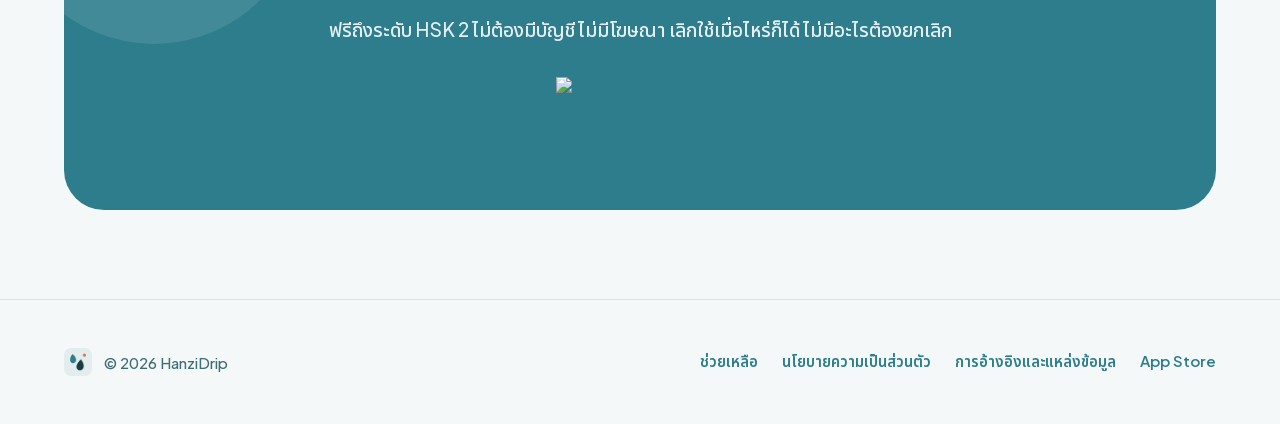
==== commit 9c7fa807: "Homepage (EN + TH): 10,898 words, every official HSK 3.0 word Co-Authored-By: Claude Opus 5.5 <norep" ====
--- a/th/index.html
+++ b/th/index.html
@@ -4,7 +4,7 @@
 <meta charset="utf-8">
 <meta name="viewport" content="width=device-width, initial-scale=1">
 <title>HanziDrip — คำศัพท์จีน HSK 1-9 พร้อมไวยากรณ์</title>
-<meta name="description" content="คำศัพท์ HSK 1–9 จำนวน 10,119 คำ พร้อมโน้ตไวยากรณ์ ตัวอย่างประโยค เส้นทางไวยากรณ์ 124 บท และการทบทวนแบบเว้นระยะ พร้อมคำอธิบายภาษาไทยโดยเฉพาะ ไม่มีโฆษณา ไม่ต้องสมัครสมาชิก HSK 1-2 เรียนฟรีตลอดไป">
+<meta name="description" content="คำศัพท์ HSK 1–9 จำนวน 10,898 คำ พร้อมโน้ตไวยากรณ์ ตัวอย่างประโยค เส้นทางไวยากรณ์ 124 บท และการทบทวนแบบเว้นระยะ พร้อมคำอธิบายภาษาไทยโดยเฉพาะ ไม่มีโฆษณา ไม่ต้องสมัครสมาชิก HSK 1-2 เรียนฟรีตลอดไป">
 <link rel="canonical" href="https://kamonchanoklh.github.io/hanzidrip-pages/th/">
 <link rel="alternate" hreflang="en" href="https://kamonchanoklh.github.io/hanzidrip-pages/">
 <link rel="alternate" hreflang="th" href="https://kamonchanoklh.github.io/hanzidrip-pages/th/">
@@ -14,13 +14,13 @@
 <meta property="og:site_name" content="HanziDrip">
 <meta property="og:url" content="https://kamonchanoklh.github.io/hanzidrip-pages/th/">
 <meta property="og:title" content="HanziDrip — คำศัพท์จีน HSK 1-9 พร้อมไวยากรณ์">
-<meta property="og:description" content="คำศัพท์ HSK 1–9 จำนวน 10,119 คำ พร้อมโน้ตไวยากรณ์ ตัวอย่างประโยค เส้นทางไวยากรณ์ 124 บท และการทบทวนแบบเว้นระยะ พร้อมคำอธิบายภาษาไทยโดยเฉพาะ ไม่มีโฆษณา ไม่ต้องสมัครสมาชิก HSK 1-2 เรียนฟรีตลอดไป">
+<meta property="og:description" content="คำศัพท์ HSK 1–9 จำนวน 10,898 คำ พร้อมโน้ตไวยากรณ์ ตัวอย่างประโยค เส้นทางไวยากรณ์ 124 บท และการทบทวนแบบเว้นระยะ พร้อมคำอธิบายภาษาไทยโดยเฉพาะ ไม่มีโฆษณา ไม่ต้องสมัครสมาชิก HSK 1-2 เรียนฟรีตลอดไป">
 <meta property="og:image" content="https://kamonchanoklh.github.io/hanzidrip-pages/assets/og-1200x630.png">
 <meta property="og:image:width" content="1200">
 <meta property="og:image:height" content="630">
 <meta name="twitter:card" content="summary_large_image">
 <meta name="twitter:title" content="HanziDrip — คำศัพท์จีน HSK 1-9 พร้อมไวยากรณ์">
-<meta name="twitter:description" content="คำศัพท์ HSK 1–9 จำนวน 10,119 คำ พร้อมโน้ตไวยากรณ์ ตัวอย่างประโยค เส้นทางไวยากรณ์ 124 บท และคำอธิบายภาษาไทยโดยเฉพาะ">
+<meta name="twitter:description" content="คำศัพท์ HSK 1–9 จำนวน 10,898 คำ พร้อมโน้ตไวยากรณ์ ตัวอย่างประโยค เส้นทางไวยากรณ์ 124 บท และคำอธิบายภาษาไทยโดยเฉพาะ">
 <meta name="twitter:image" content="https://kamonchanoklh.github.io/hanzidrip-pages/assets/og-1200x630.png">
 <link href="../assets/fonts.css" rel="stylesheet">
 <style>
@@ -80,7 +80,7 @@
             <div style="width: 28px; height: 28px; background: #173C42; border-radius: 50% 50% 50% 4px; transform: rotate(135deg)"></div>
             <div style="width: 14px; height: 14px; background: #D96B4C; border-radius: 50%"></div>
           </div>
-          <div style="position: relative; font: 800 clamp(64px, 9vw, 120px)/0.92 'Plus Jakarta Sans', 'Noto Sans Thai'; letter-spacing: -0.05em; color: #2E7D8C">10,119</div>
+          <div style="position: relative; font: 800 clamp(64px, 9vw, 120px)/0.92 'Plus Jakarta Sans', 'Noto Sans Thai'; letter-spacing: -0.05em; color: #2E7D8C">10,898</div>
           <div style="position: relative; margin-top: 18px; font: 600 clamp(17px, 1.7vw, 22px)/1.5 'Plus Jakarta Sans', 'Noto Sans Thai'; color: #173C42; text-wrap: pretty">คำศัพท์ HSK 1–9 — ทุกคำมีคำอธิบายครบ</div>
         </div>
       </div>
@@ -170,7 +170,7 @@
       <div style="flex: 1 1 380px; min-width: 0">
         <h2 style="margin: 0; font: 800 clamp(28px, 3.4vw, 44px)/1.1 'Plus Jakarta Sans', 'Noto Sans Thai'; letter-spacing: -0.03em; color: #173C42; text-wrap: balance">ทุกคำมาพร้อมไวยากรณ์</h2>
         <ul style="margin: 24px 0 0; padding: 0; list-style: none; display: flex; flex-direction: column; gap: 18px">
-          <li style="font: 500 clamp(16px, 1.4vw, 18px)/1.55 'Plus Jakarta Sans', 'Noto Sans Thai'; color: #3E6D75; padding-left: 26px; position: relative; text-wrap: pretty"><span style="position: absolute; left: 0; top: 9px; width: 11px; height: 11px; background: #2E7D8C; border-radius: 50% 50% 50% 2px; transform: rotate(135deg)"></span>รูปแบบไวยากรณ์ หมายเหตุการใช้งาน และประโยคตัวอย่างตั้งแต่ระดับเริ่มต้นถึงขั้นสูง ครบทั้ง 10,119 คำ และแตะฟังเสียงอ่านได้ทุกประโยค</li>
+          <li style="font: 500 clamp(16px, 1.4vw, 18px)/1.55 'Plus Jakarta Sans', 'Noto Sans Thai'; color: #3E6D75; padding-left: 26px; position: relative; text-wrap: pretty"><span style="position: absolute; left: 0; top: 9px; width: 11px; height: 11px; background: #2E7D8C; border-radius: 50% 50% 50% 2px; transform: rotate(135deg)"></span>รูปแบบไวยากรณ์ หมายเหตุการใช้งาน และประโยคตัวอย่างตั้งแต่ระดับเริ่มต้นถึงขั้นสูง ครบทั้ง 10,898 คำ และแตะฟังเสียงอ่านได้ทุกประโยค</li>
           <li style="font: 500 clamp(16px, 1.4vw, 18px)/1.55 'Plus Jakarta Sans', 'Noto Sans Thai'; color: #3E6D75; padding-left: 26px; position: relative; text-wrap: pretty"><span style="position: absolute; left: 0; top: 9px; width: 11px; height: 11px; background: #2E7D8C; border-radius: 50% 50% 50% 2px; transform: rotate(135deg)"></span>ข้อผิดพลาดที่พบบ่อยมาก่อนเสมอ — ข้อผิดที่ผู้เรียนพลาดกันจริงๆ เช่น ใส่ 的 ทั้งที่เจ้าของภาษามักละไว้</li>
           <li style="font: 500 clamp(16px, 1.4vw, 18px)/1.55 'Plus Jakarta Sans', 'Noto Sans Thai'; color: #3E6D75; padding-left: 26px; position: relative; text-wrap: pretty"><span style="position: absolute; left: 0; top: 9px; width: 11px; height: 11px; background: #2E7D8C; border-radius: 50% 50% 50% 2px; transform: rotate(135deg)"></span>คำอธิบายเข้าใจง่าย ไม่ใช้ศัพท์ภาษาศาสตร์ซับซ้อน และตรวจแก้ข้อผิดพลาดในพจนานุกรมที่แอปอื่นมักพลาด</li>
         </ul>
@@ -284,7 +284,7 @@
       <div style="flex: 1 1 300px; min-width: 0; display: flex; justify-content: center">
         <picture>
           <source type="image/webp" srcset="../screenshots/progress-400.webp 400w, ../screenshots/progress-800.webp 800w" sizes="320px">
-          <img src="../screenshots/progress-800.png" srcset="../screenshots/progress-400.png 400w, ../screenshots/progress-800.png 800w" sizes="320px" alt="หน้าจอ Progress ของ HanziDrip แสดงสถิติวันต่อเนื่อง ความคืบหน้ารวมจากทั้งหมด 10,119 คำ และสรุปแยกตามระดับ HSK" loading="lazy" style="width: 100%; max-width: 320px; height: auto; display: block; border-radius: 32px; box-shadow: 0 24px 60px rgba(23,60,66,0.16)">
+          <img src="../screenshots/progress-800.png" srcset="../screenshots/progress-400.png 400w, ../screenshots/progress-800.png 800w" sizes="320px" alt="หน้าจอ Progress ของ HanziDrip แสดงสถิติวันต่อเนื่อง ความคืบหน้ารวมจากทั้งหมด 10,898 คำ และสรุปแยกตามระดับ HSK" loading="lazy" style="width: 100%; max-width: 320px; height: auto; display: block; border-radius: 32px; box-shadow: 0 24px 60px rgba(23,60,66,0.16)">
         </picture>
       </div>
     </div>
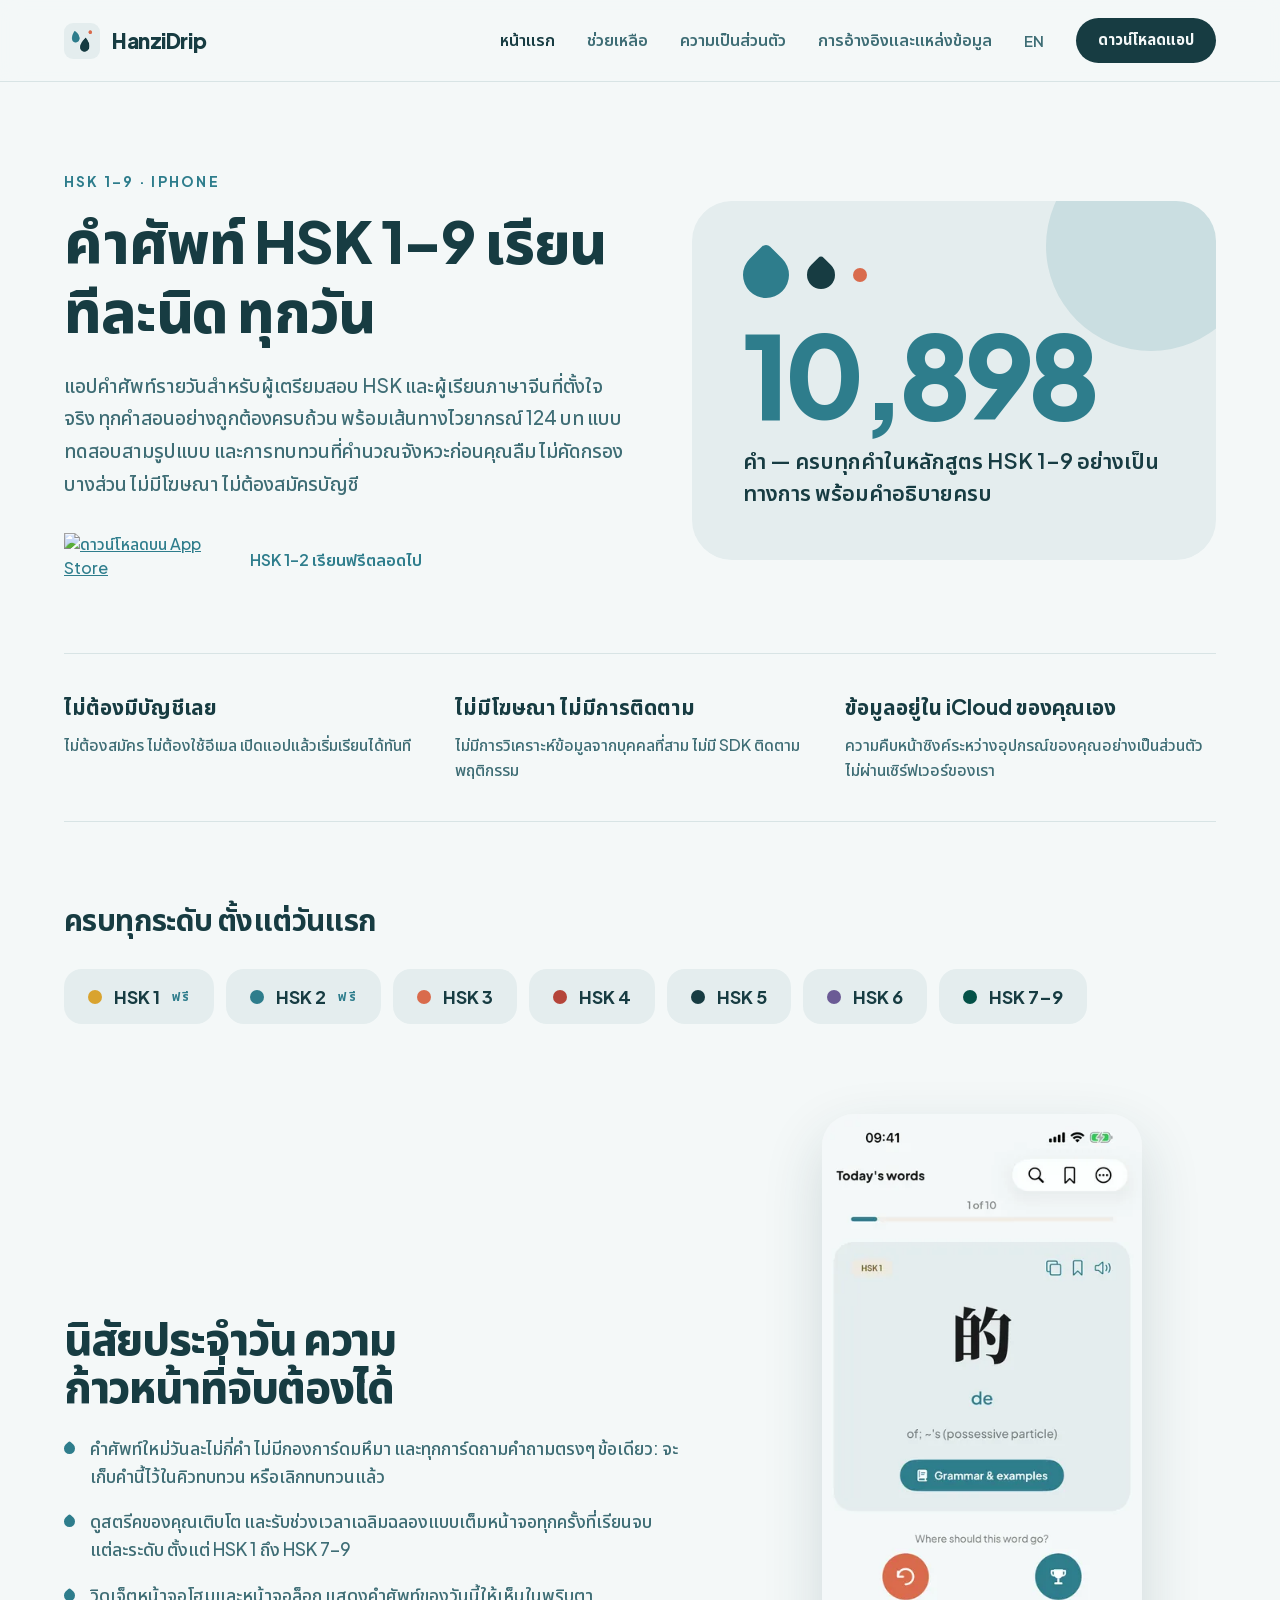
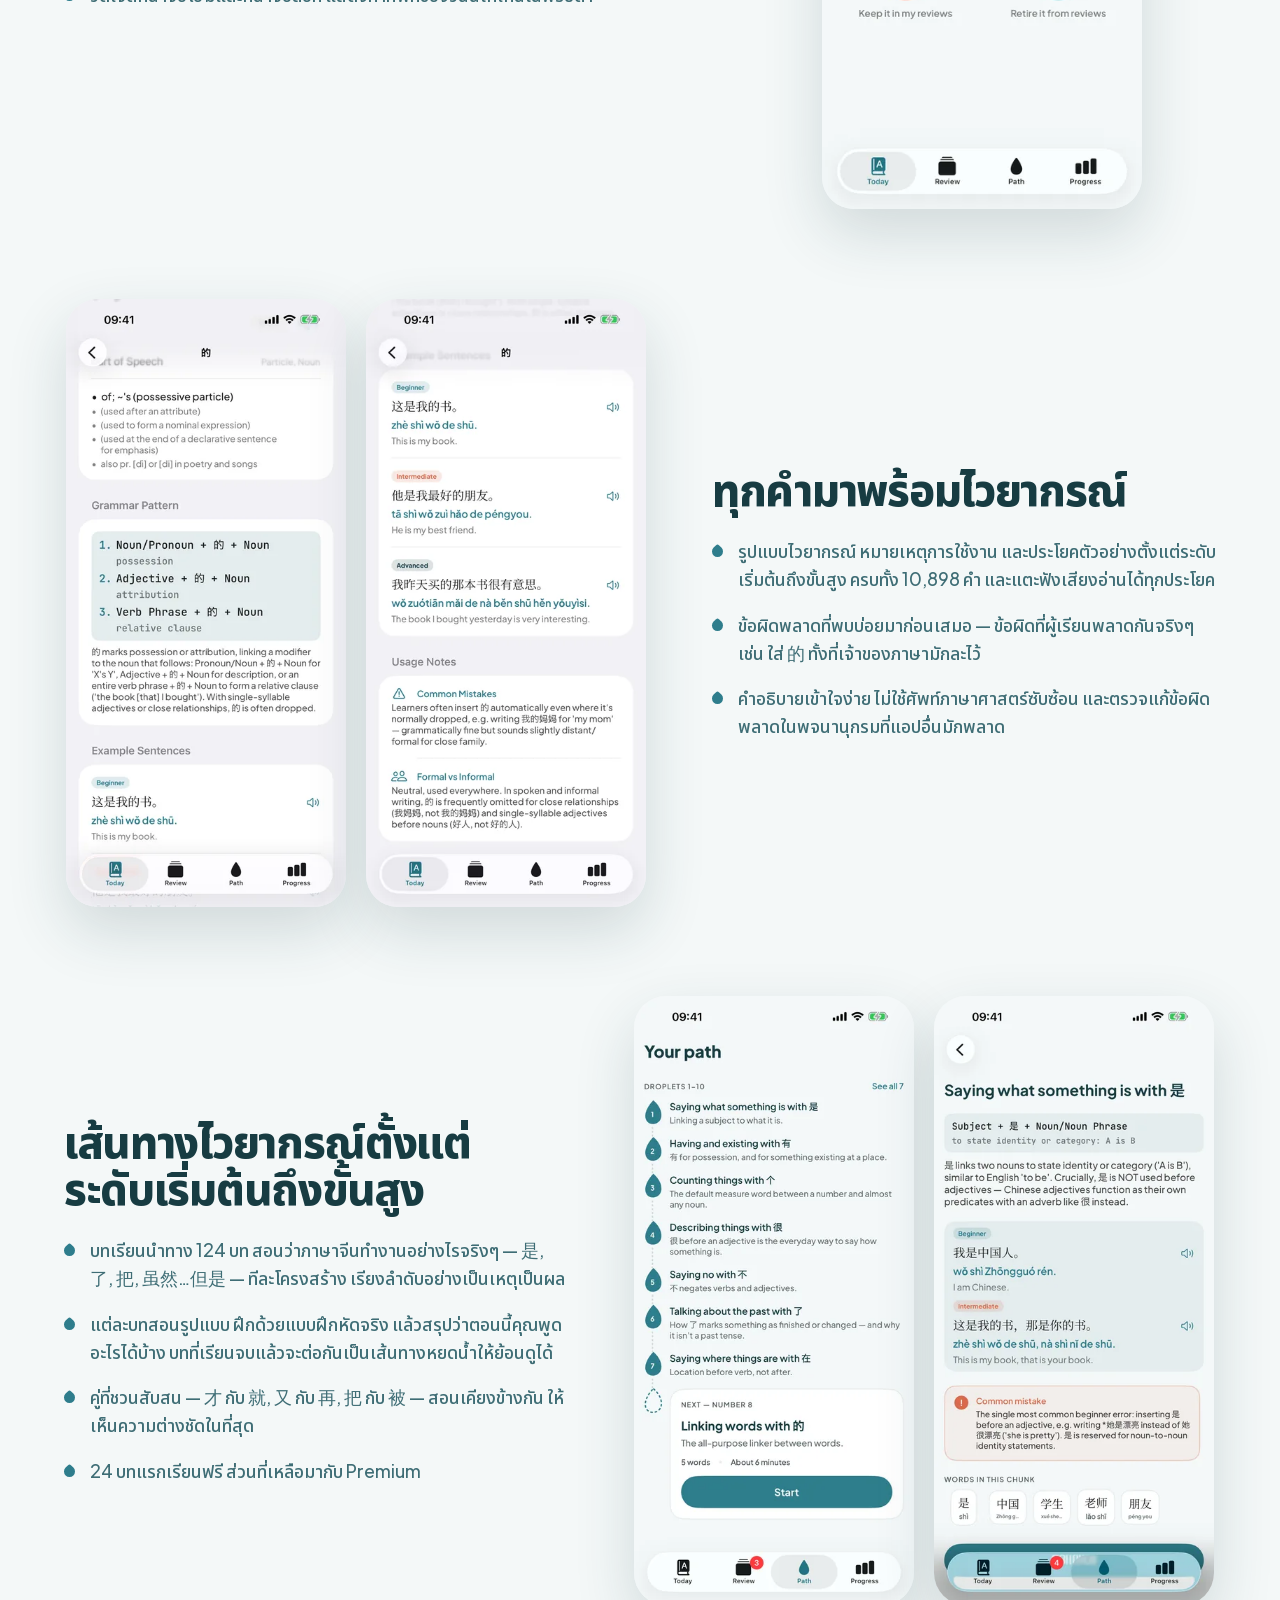
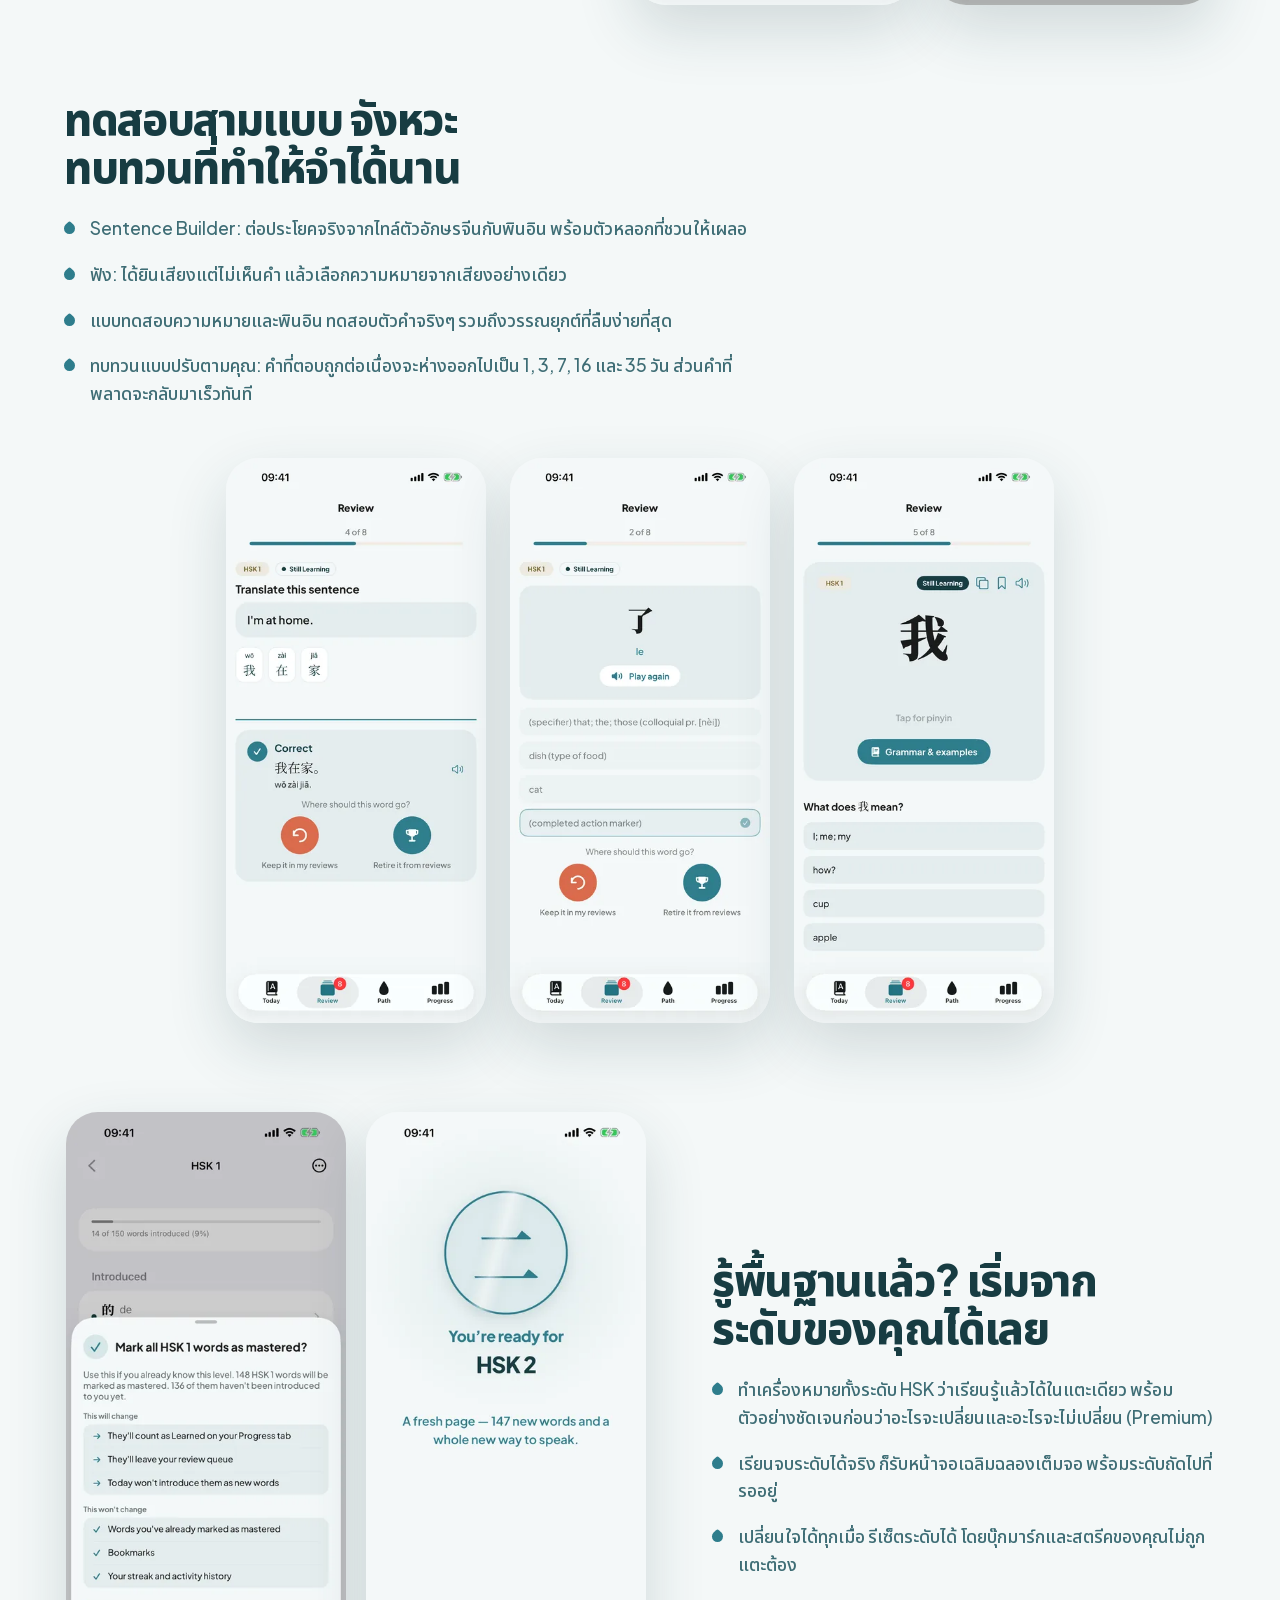
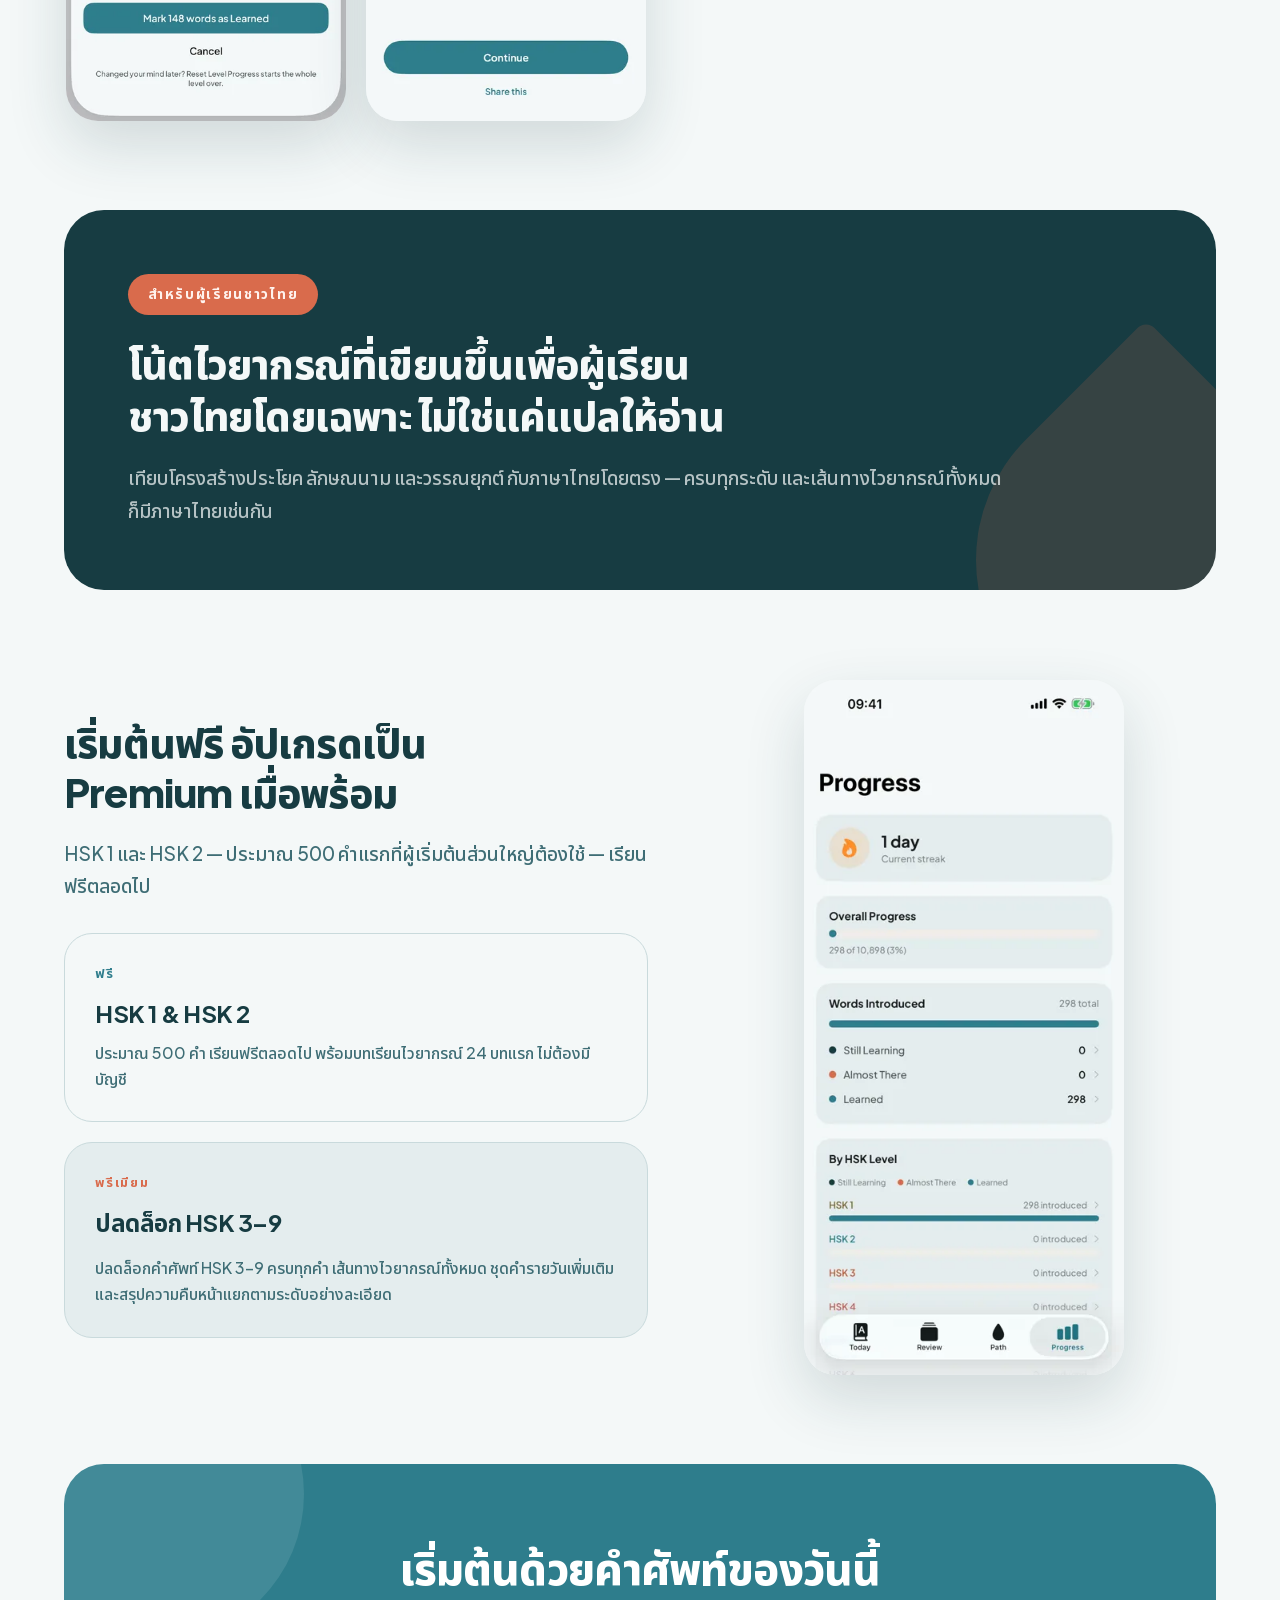
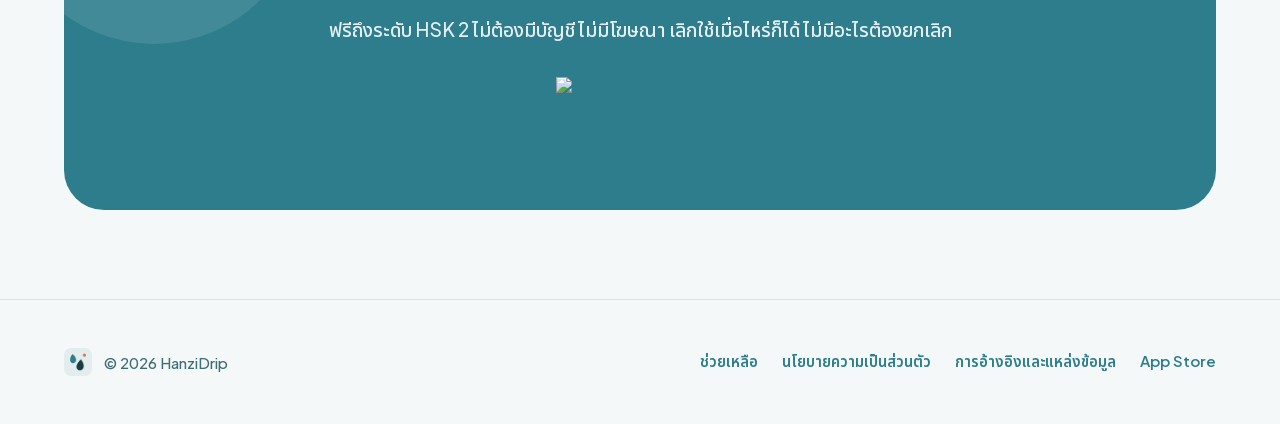
==== commit e6f38891: "Homepage (EN + TH): say the word list is every official HSK 1-9 word Co-Authored-By: Claude Opus 5.5" ====
--- a/th/index.html
+++ b/th/index.html
@@ -4,7 +4,7 @@
 <meta charset="utf-8">
 <meta name="viewport" content="width=device-width, initial-scale=1">
 <title>HanziDrip — คำศัพท์จีน HSK 1-9 พร้อมไวยากรณ์</title>
-<meta name="description" content="คำศัพท์ HSK 1–9 จำนวน 10,898 คำ พร้อมโน้ตไวยากรณ์ ตัวอย่างประโยค เส้นทางไวยากรณ์ 124 บท และการทบทวนแบบเว้นระยะ พร้อมคำอธิบายภาษาไทยโดยเฉพาะ ไม่มีโฆษณา ไม่ต้องสมัครสมาชิก HSK 1-2 เรียนฟรีตลอดไป">
+<meta name="description" content="คำศัพท์ครบทุกคำในหลักสูตร HSK 1–9 อย่างเป็นทางการ 10,898 คำ พร้อมโน้ตไวยากรณ์ ตัวอย่างประโยค เส้นทางไวยากรณ์ 124 บท และการทบทวนแบบเว้นระยะ พร้อมคำอธิบายภาษาไทยโดยเฉพาะ ไม่มีโฆษณา ไม่ต้องสมัครสมาชิก HSK 1-2 เรียนฟรีตลอดไป">
 <link rel="canonical" href="https://kamonchanoklh.github.io/hanzidrip-pages/th/">
 <link rel="alternate" hreflang="en" href="https://kamonchanoklh.github.io/hanzidrip-pages/">
 <link rel="alternate" hreflang="th" href="https://kamonchanoklh.github.io/hanzidrip-pages/th/">
@@ -14,13 +14,13 @@
 <meta property="og:site_name" content="HanziDrip">
 <meta property="og:url" content="https://kamonchanoklh.github.io/hanzidrip-pages/th/">
 <meta property="og:title" content="HanziDrip — คำศัพท์จีน HSK 1-9 พร้อมไวยากรณ์">
-<meta property="og:description" content="คำศัพท์ HSK 1–9 จำนวน 10,898 คำ พร้อมโน้ตไวยากรณ์ ตัวอย่างประโยค เส้นทางไวยากรณ์ 124 บท และการทบทวนแบบเว้นระยะ พร้อมคำอธิบายภาษาไทยโดยเฉพาะ ไม่มีโฆษณา ไม่ต้องสมัครสมาชิก HSK 1-2 เรียนฟรีตลอดไป">
+<meta property="og:description" content="คำศัพท์ครบทุกคำในหลักสูตร HSK 1–9 อย่างเป็นทางการ 10,898 คำ พร้อมโน้ตไวยากรณ์ ตัวอย่างประโยค เส้นทางไวยากรณ์ 124 บท และการทบทวนแบบเว้นระยะ พร้อมคำอธิบายภาษาไทยโดยเฉพาะ ไม่มีโฆษณา ไม่ต้องสมัครสมาชิก HSK 1-2 เรียนฟรีตลอดไป">
 <meta property="og:image" content="https://kamonchanoklh.github.io/hanzidrip-pages/assets/og-1200x630.png">
 <meta property="og:image:width" content="1200">
 <meta property="og:image:height" content="630">
 <meta name="twitter:card" content="summary_large_image">
 <meta name="twitter:title" content="HanziDrip — คำศัพท์จีน HSK 1-9 พร้อมไวยากรณ์">
-<meta name="twitter:description" content="คำศัพท์ HSK 1–9 จำนวน 10,898 คำ พร้อมโน้ตไวยากรณ์ ตัวอย่างประโยค เส้นทางไวยากรณ์ 124 บท และคำอธิบายภาษาไทยโดยเฉพาะ">
+<meta name="twitter:description" content="คำศัพท์ครบทุกคำในหลักสูตร HSK 1–9 อย่างเป็นทางการ 10,898 คำ พร้อมโน้ตไวยากรณ์ ตัวอย่างประโยค เส้นทางไวยากรณ์ 124 บท และคำอธิบายภาษาไทยโดยเฉพาะ">
 <meta name="twitter:image" content="https://kamonchanoklh.github.io/hanzidrip-pages/assets/og-1200x630.png">
 <link href="../assets/fonts.css" rel="stylesheet">
 <style>
@@ -81,7 +81,7 @@
             <div style="width: 14px; height: 14px; background: #D96B4C; border-radius: 50%"></div>
           </div>
           <div style="position: relative; font: 800 clamp(64px, 9vw, 120px)/0.92 'Plus Jakarta Sans', 'Noto Sans Thai'; letter-spacing: -0.05em; color: #2E7D8C">10,898</div>
-          <div style="position: relative; margin-top: 18px; font: 600 clamp(17px, 1.7vw, 22px)/1.5 'Plus Jakarta Sans', 'Noto Sans Thai'; color: #173C42; text-wrap: pretty">คำศัพท์ HSK 1–9 — ทุกคำมีคำอธิบายครบ</div>
+          <div style="position: relative; margin-top: 18px; font: 600 clamp(17px, 1.7vw, 22px)/1.5 'Plus Jakarta Sans', 'Noto Sans Thai'; color: #173C42; text-wrap: pretty">คำ — ครบทุกคำในหลักสูตร HSK 1–9 อย่างเป็นทางการ พร้อมคำอธิบายครบ</div>
         </div>
       </div>
     </div>
